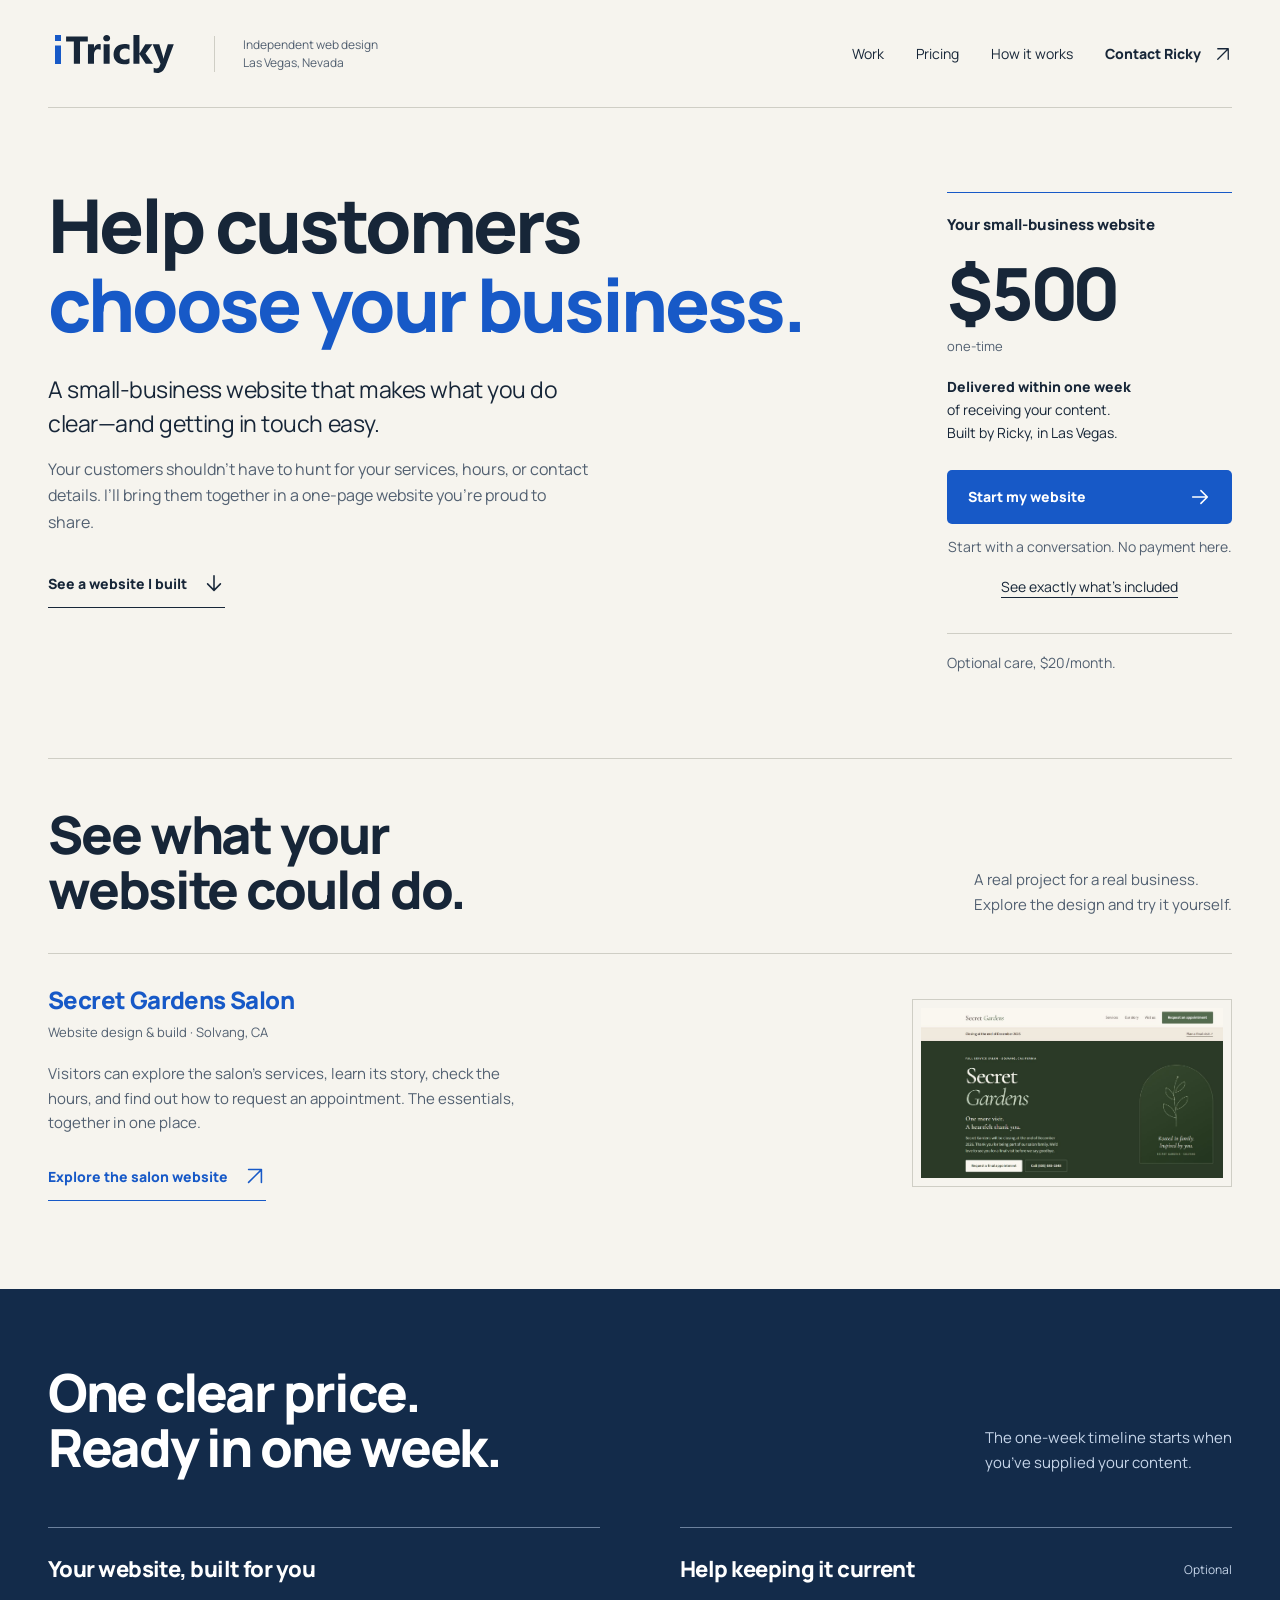
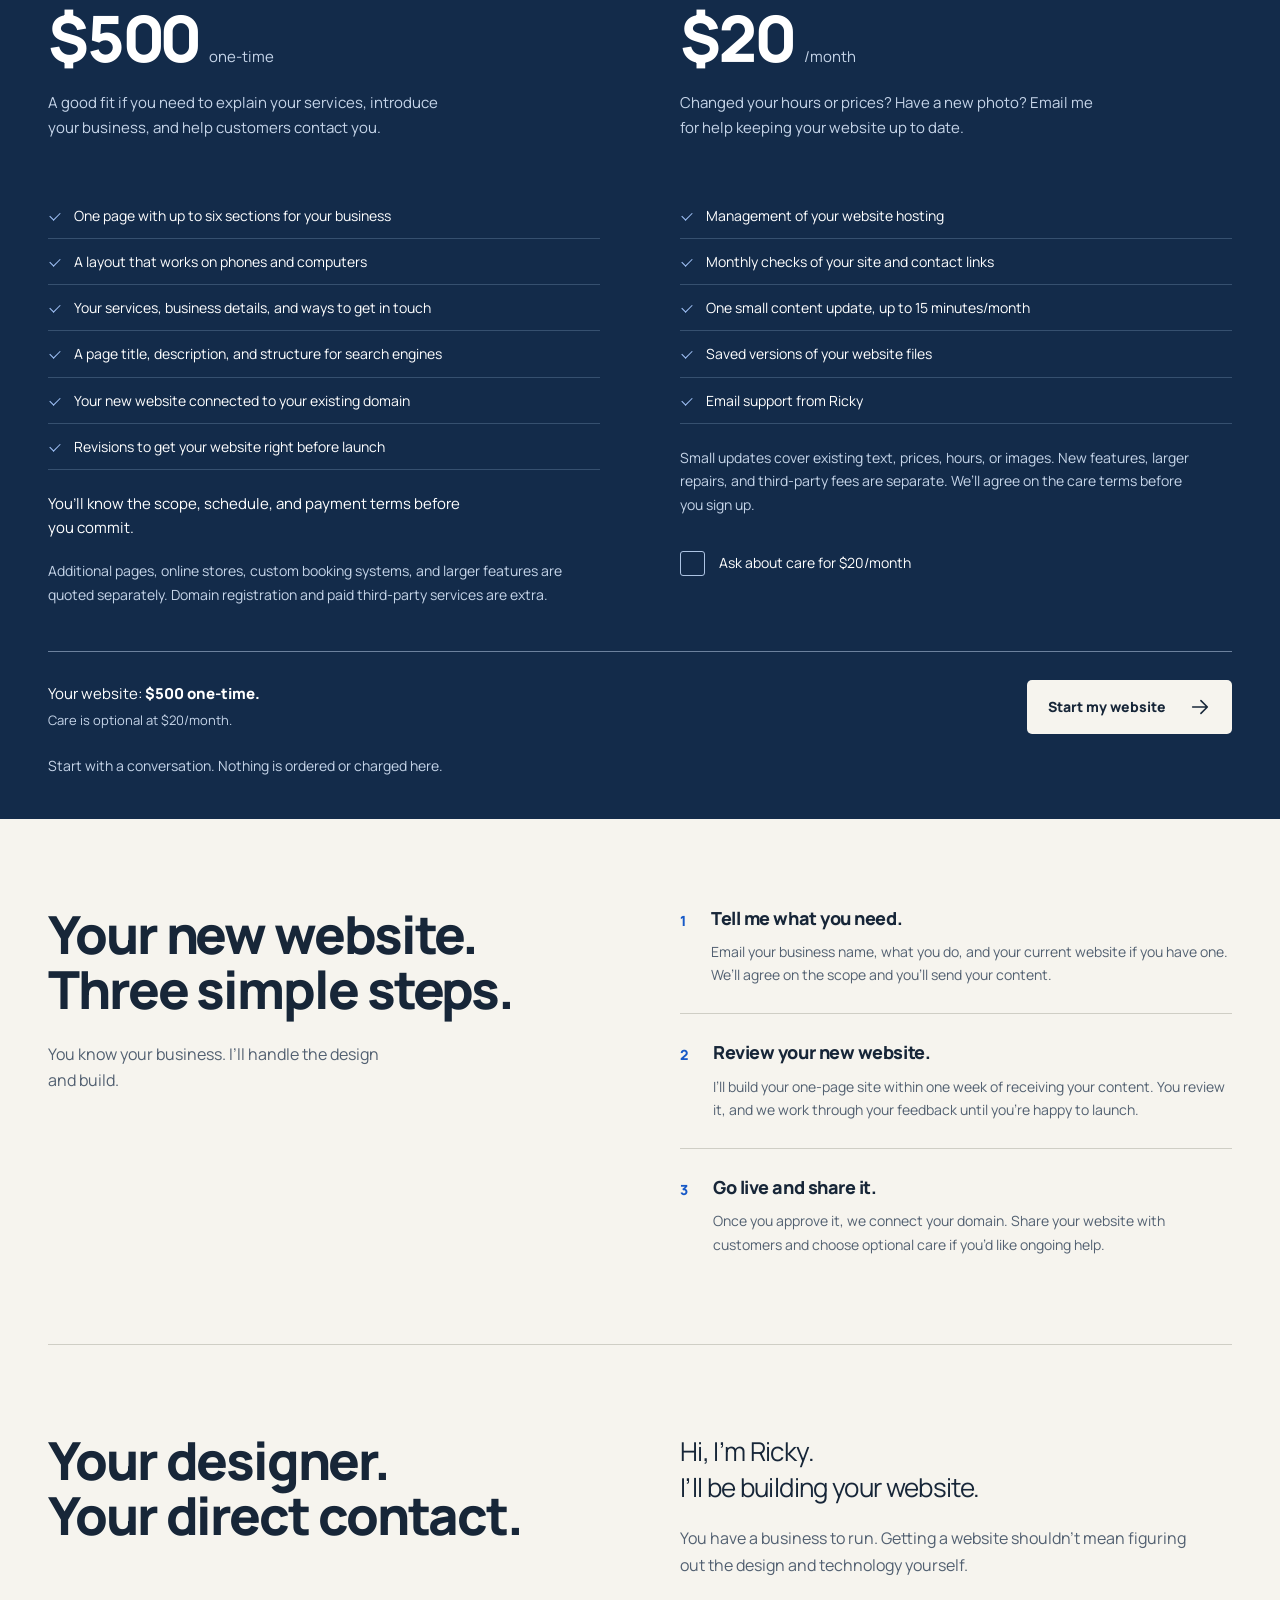
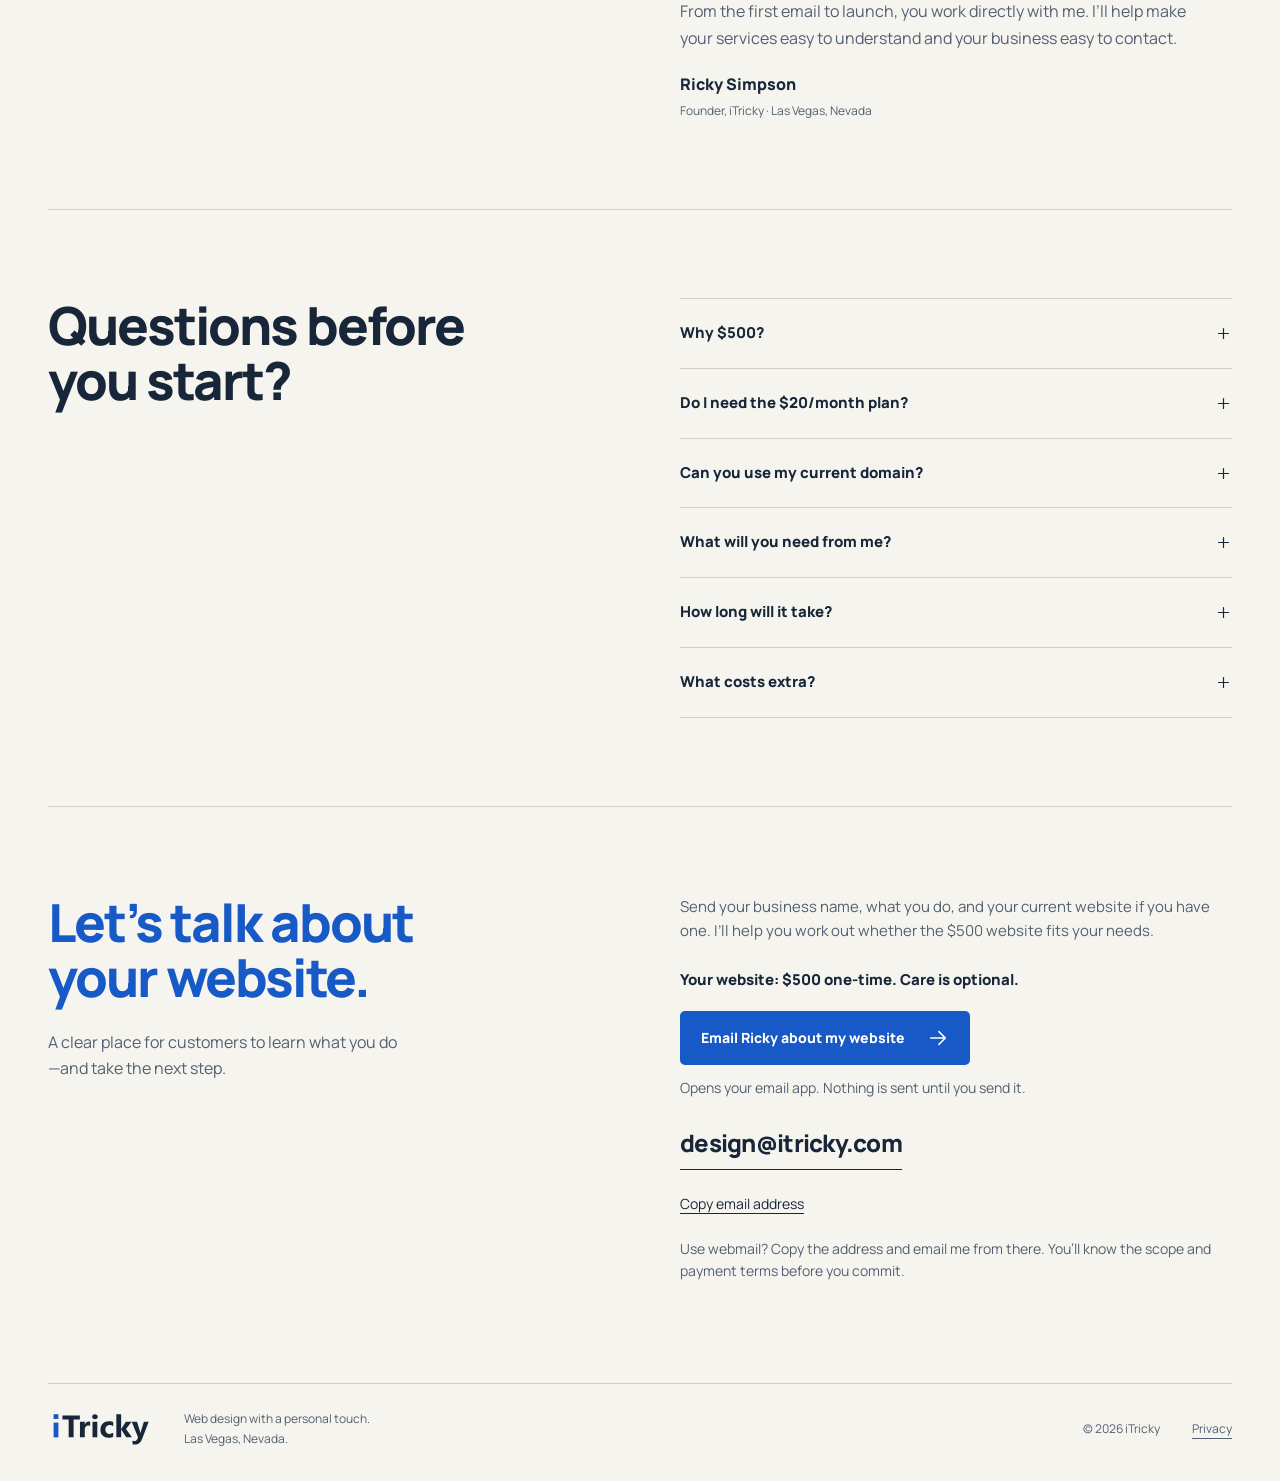
==== index.html @ b45ccc2a "Updated offer" ====
<!doctype html>
<html lang="en">
<head>
  <meta charset="utf-8">
  <meta name="viewport" content="width=device-width, initial-scale=1">
  <meta name="theme-color" content="#f6f4ee">
  <title>iTricky — $500 Websites for Small Businesses | Las Vegas</title>
  <meta name="description" content="Help customers understand your business and get in touch. A one-page website for $500, delivered within one week of receiving your content. Built by Ricky Simpson in Las Vegas.">
  <meta property="og:title" content="Help customers choose your business. — iTricky">
  <meta property="og:description" content="Your small-business website for $500, delivered within one week of receiving your content. Work directly with Ricky. Optional care for $20/month.">
  <meta property="og:type" content="website">
  <meta property="og:url" content="https://www.itricky.com/">
  <link rel="canonical" href="https://www.itricky.com/">
  <link rel="icon" type="image/svg+xml" href="assets/favicon.svg">
  <link rel="preload" href="assets/manrope-extrabold.ttf" as="font" type="font/ttf" crossorigin>
  <link rel="stylesheet" href="styles.css">
  <script src="script.js" defer></script>
</head>
<body>
  <a class="skip-link" href="#main">Skip to content</a>
  <header class="masthead wrap">
    <a class="brand" href="#" aria-label="iTricky home"><img src="assets/itricky-wordmark.svg" width="130" height="55" alt="iTricky"></a>
    <p class="location">Independent web design<br>Las Vegas, Nevada</p>
    <nav aria-label="Main navigation"><a href="#work">Work</a><a href="#pricing">Pricing</a><a href="#process">How it works</a><a class="nav-contact" href="#contact">Contact Ricky <svg aria-hidden="true" viewBox="0 0 24 24"><path d="M5 19 19 5M5 5h14v14"/></svg></a></nav>
  </header>
  <main id="main" tabindex="-1">
    <section class="hero wrap" aria-labelledby="hero-title">
      <div class="hero-story">
        <h1 id="hero-title">Help customers<br><span>choose your business.</span></h1>
        <p class="intro">A small-business website that makes what you do clear—and getting in touch easy.</p>
        <p class="hero-copy">Your customers shouldn’t have to hunt for your services, hours, or contact details. I’ll bring them together in a one-page website you’re proud to share.</p>
        <a class="text-link" href="#work">See a website I built <svg aria-hidden="true" viewBox="0 0 24 24"><path d="M12 4v16M5 13l7 7 7-7"/></svg></a>
      </div>
      <aside class="hero-offer" aria-label="Website offer">
        <p class="offer-title">Your small-business website</p>
        <p class="hero-price">$500<span>one-time</span></p>
        <p class="delivery-promise"><strong>Delivered within one week</strong><br>of receiving your content.<br>Built by Ricky, in Las Vegas.</p>
        <a class="button primary" href="#contact">Start my website <svg aria-hidden="true" viewBox="0 0 24 24"><path d="M4 12h16m-7-7 7 7-7 7"/></svg></a>
        <p class="action-note">Start with a conversation. No payment here.</p>
        <a class="offer-details" href="#pricing">See exactly what’s included</a>
        <p class="optional-note">Optional care, $20/month.</p>
      </aside>
    </section>

    <section class="work wrap section" id="work" aria-labelledby="work-title">
      <div class="section-heading"><h2 id="work-title">See what your<br>website could do.</h2><p>A real project for a real business.<br class="desktop-break"> Explore the design and try it yourself.</p></div>
      <article class="project">
        <div class="project-details">
          <h3>Secret Gardens Salon</h3>
          <p class="project-meta">Website design &amp; build · Solvang, CA</p>
          <p class="project-description">Visitors can explore the salon’s services, learn its story, check the hours, and find out how to request an appointment. The essentials, together in one place.</p>
          <a class="text-link" href="https://secretgardenssalon.com/" target="_blank" rel="noopener noreferrer">Explore the salon website <svg aria-hidden="true" viewBox="0 0 24 24"><path d="M5 19 19 5M5 5h14v14"/></svg><span class="sr-only"> (opens in a new tab)</span></a>
        </div>
        <a class="project-art project-screenshot" href="https://secretgardenssalon.com/" target="_blank" rel="noopener noreferrer" aria-label="Visit Secret Gardens Salon website (opens in a new tab)">
          <img src="assets/salon-website.jpg" alt="Secret Gardens Salon website, with an olive-green homepage, elegant typography, services navigation, and appointment links" width="1425" height="802" loading="lazy">
        </a>
      </article>
    </section>

    <section class="pricing" id="pricing" aria-labelledby="pricing-title">
      <div class="wrap pricing-inner">
        <div class="section-heading"><h2 id="pricing-title">One clear price.<br>Ready in one week.</h2><p>The one-week timeline starts when<br class="desktop-break"> you’ve supplied your content.</p></div>
        <div class="price-layout">
          <div class="website-plan">
            <h3>Your website, built for you</h3><p class="price">$500 <span>one-time</span></p>
            <p class="plan-description">A good fit if you need to explain your services, introduce your business, and help customers contact you.</p>
            <ul class="included"><li>One page with up to six sections for your business</li><li>A layout that works on phones and computers</li><li>Your services, business details, and ways to get in touch</li><li>A page title, description, and structure for search engines</li><li>Your new website connected to your existing domain</li><li>Revisions to get your website right before launch</li></ul>
            <p class="plan-reassurance">You’ll know the scope, schedule, and payment terms before you commit.</p>
            <p class="fineprint">Additional pages, online stores, custom booking systems, and larger features are quoted separately. Domain registration and paid third-party services are extra.</p>
          </div>
          <div class="care-plan">
            <div class="plan-label"><h3>Help keeping it current</h3><span>Optional</span></div>
            <p class="price">$20 <span>/month</span></p>
            <p class="plan-description">Changed your hours or prices? Have a new photo? Email me for help keeping your website up to date.</p>
            <ul class="included"><li>Management of your website hosting</li><li>Monthly checks of your site and contact links</li><li>One small content update, up to 15 minutes/month</li><li>Saved versions of your website files</li><li>Email support from Ricky</li></ul>
            <p class="fineprint">Small updates cover existing text, prices, hours, or images. New features, larger repairs, and third-party fees are separate. We’ll agree on the care terms before you sign up.</p>
            <label class="care-choice" for="care" hidden><input type="checkbox" id="care"><span>Ask about care for $20/month</span><span class="check-visual" aria-hidden="true"><svg viewBox="0 0 24 24"><path d="m5 12 4 4 10-10"/></svg></span></label>
            <noscript><p class="fineprint">Interested in care? Mention the $20/month plan in your email.</p></noscript>
          </div>
        </div>
        <div class="price-summary"><p id="price-summary" aria-live="polite" aria-atomic="true">Your website: <strong>$500 one-time.</strong><span>Care is optional at $20/month.</span></p><a class="button light" href="#contact">Start my website <svg aria-hidden="true" viewBox="0 0 24 24"><path d="M4 12h16m-7-7 7 7-7 7"/></svg></a></div>
        <p class="inquiry-note">Start with a conversation. Nothing is ordered or charged here.</p>
      </div>
    </section>

    <section class="process wrap section" id="process" aria-labelledby="process-title">
      <div><h2 id="process-title">Your new website.<br>Three simple steps.</h2><p class="section-intro">You know your business. I’ll handle the design and build.</p></div>
      <ol class="steps"><li><span class="step-number" aria-hidden="true">1</span><div><h3>Tell me what you need.</h3><p>Email your business name, what you do, and your current website if you have one. We’ll agree on the scope and you’ll send your content.</p></div></li><li><span class="step-number" aria-hidden="true">2</span><div><h3>Review your new website.</h3><p>I’ll build your one-page site within one week of receiving your content. You review it, and we work through your feedback until you’re happy to launch.</p></div></li><li><span class="step-number" aria-hidden="true">3</span><div><h3>Go live and share it.</h3><p>Once you approve it, we connect your domain. Share your website with customers and choose optional care if you’d like ongoing help.</p></div></li></ol>
    </section>

    <section class="about wrap section" aria-labelledby="about-title">
      <h2 id="about-title">Your designer.<br>Your direct contact.</h2>
      <div class="about-copy"><p class="lead">Hi, I’m Ricky.<br>I’ll be building your website.</p><p>You have a business to run. Getting a website shouldn’t mean figuring out the design and technology yourself.</p><p>From the first email to launch, you work directly with me. I’ll help make your services easy to understand and your business easy to contact.</p><p class="signature">Ricky Simpson <span>Founder, iTricky · Las Vegas, Nevada</span></p></div>
    </section>

    <section class="faq wrap section" id="questions" aria-labelledby="faq-title">
      <h2 id="faq-title">Questions before<br>you start?</h2>
      <div class="questions">
        <details><summary>Why $500?<svg aria-hidden="true" viewBox="0 0 24 24"><path d="M5 12h14M12 5v14"/></svg></summary><div><p>The offer has a clear, focused scope: one page with up to six sections, built around your business. I use modern tools and work directly with you to keep the process efficient.</p></div></details>
        <details><summary>Do I need the $20/month plan?<svg aria-hidden="true" viewBox="0 0 24 24"><path d="M5 12h14M12 5v14"/></svg></summary><div><p>No. Care is optional. If you prefer to manage the site yourself, we’ll agree on the hosting setup and handoff before work begins. You can discuss care with me later, too.</p></div></details>
        <details><summary>Can you use my current domain?<svg aria-hidden="true" viewBox="0 0 24 24"><path d="M5 12h14M12 5v14"/></svg></summary><div><p>Yes. You keep ownership of your domain. We’ll arrange the access needed to connect the new site and preserve your existing email settings.</p></div></details>
        <details><summary>What will you need from me?<svg aria-hidden="true" viewBox="0 0 24 24"><path d="M5 12h14M12 5v14"/></svg></summary><div><p>Your business details, services, contact information, and any logo or photos you want to use. If something is missing, tell me—we’ll work out what’s needed before starting.</p></div></details>
        <details><summary>How long will it take?<svg aria-hidden="true" viewBox="0 0 24 24"><path d="M5 12h14M12 5v14"/></svg></summary><div><p>I’ll deliver your one-page website within one week of receiving your content. We’ll confirm what you need to send before starting. The site goes live after your review and approval.</p></div></details>
        <details><summary>What costs extra?<svg aria-hidden="true" viewBox="0 0 24 24"><path d="M5 12h14M12 5v14"/></svg></summary><div><p>Domain registration and paid third-party services are separate. Additional pages, online stores, custom booking systems, and larger features need a separate quote. We’ll agree on what your project needs before work begins.</p></div></details>
      </div>
    </section>

    <section class="contact wrap section" id="contact" aria-labelledby="contact-title">
      <div><h2 id="contact-title">Let’s talk about<br>your website.</h2><p class="section-intro">A clear place for customers to learn what you do—and take the next step.</p></div>
      <div class="contact-details">
        <p>Send your business name, what you do, and your current website if you have one. I’ll help you work out whether the $500 website fits your needs.</p>
        <p class="contact-plan" id="contact-plan">Your website: $500 one-time. Care is optional.</p>
        <a class="button primary inquiry" href="mailto:design@itricky.com?subject=My%20%24500%20website%20inquiry">Email Ricky about my website <svg aria-hidden="true" viewBox="0 0 24 24"><path d="M4 12h16m-7-7 7 7-7 7"/></svg></a>
        <p class="contact-note">Opens your email app. Nothing is sent until you send it.</p>
        <a class="contact-email inquiry" href="mailto:design@itricky.com?subject=My%20%24500%20website%20inquiry">design@itricky.com</a>
        <div class="email-help"><button type="button" id="copy-email" hidden>Copy email address</button><span id="copy-status" role="status"></span></div>
        <p class="contact-note">Use webmail? Copy the address and email me from there. You’ll know the scope and payment terms before you commit.</p>
      </div>
    </section>
  </main>
  <footer class="wrap footer"><a class="brand" href="#" aria-label="iTricky home"><img src="assets/itricky-wordmark.svg" width="104" height="44" alt="iTricky"></a><p>Web design with a personal touch.<br>Las Vegas, Nevada.</p><p class="copyright">© <span id="year">2026</span> iTricky</p><a href="privacy.html">Privacy</a></footer>
</body>
</html>
---- styles.css ----
@font-face{font-family:Manrope;src:url('assets/manrope-regular.ttf') format('truetype');font-weight:400;font-style:normal;font-display:swap}
@font-face{font-family:Manrope;src:url('assets/manrope-extrabold.ttf') format('truetype');font-weight:800;font-style:normal;font-display:swap}
:root{--paper:#f6f4ee;--ink:#172638;--muted:#526071;--blue:#1759c7;--line:#cfcec5;--dark:#132b4a;--light-ink:#c6d5e9;--max:1240px;--ease:cubic-bezier(.16,1,.3,1)}
*{box-sizing:border-box}html{scroll-behavior:smooth;scroll-padding-top:28px;scrollbar-color:var(--blue) var(--paper)}body{margin:0;background:var(--paper);color:var(--ink);font-family:Manrope,Arial,sans-serif;font-size:16px;line-height:1.65;-webkit-font-smoothing:antialiased}::selection{background:var(--blue);color:white}a{color:inherit;text-underline-offset:5px}button,input{font:inherit}button,a,input,summary{-webkit-tap-highlight-color:transparent}a:focus-visible,button:focus-visible,summary:focus-visible,input:focus-visible{outline:3px solid var(--blue);outline-offset:6px}svg{width:22px;height:22px;fill:none;stroke:currentColor;stroke-width:1.7;stroke-linecap:round;stroke-linejoin:round;flex-shrink:0}img{display:block;max-width:100%}h1,h2,h3,p{margin:0}h1,h2,h3{font-weight:800}h1,h2{letter-spacing:-.04em;line-height:1.05;text-wrap:balance}h2{font-size:clamp(32px,4.1vw,54px)}h3{font-size:22px;letter-spacing:-.025em;line-height:1.3}.wrap{width:min(var(--max),calc(100% - 96px));margin-inline:auto}.section{padding-block:88px}.skip-link{position:absolute;top:8px;left:8px;transform:translateY(-160%);padding:10px 20px;background:var(--ink);color:#fff;z-index:10}.skip-link:focus{transform:none}.sr-only{position:absolute;width:1px;height:1px;padding:0;margin:-1px;overflow:hidden;clip:rect(0,0,0,0);white-space:nowrap;border:0}
.masthead{display:flex;align-items:center;gap:36px;border-bottom:1px solid var(--line);min-height:108px}.brand{display:inline-flex;flex-shrink:0}.brand img{object-fit:contain}.location{font-size:12px;line-height:1.5;color:var(--muted);border-left:1px solid var(--line);padding-left:28px}.masthead nav{display:flex;align-items:center;gap:32px;margin-left:auto;font-size:14px}.masthead nav a{text-decoration:none;padding-block:12px}.masthead nav a:hover{color:var(--blue)}.nav-contact{display:flex;align-items:center;gap:13px;font-weight:800}.nav-contact svg{width:18px;height:18px}
.hero{display:grid;grid-template-columns:minmax(0,1fr) 285px;gap:72px;padding-top:78px;padding-bottom:84px}.hero h1{font-size:clamp(48px,6.7vw,88px);line-height:1.06;max-width:900px}.hero h1 span{color:var(--blue)}.intro{font-size:23px;line-height:1.45;margin-top:30px;letter-spacing:-.02em}.hero-copy{color:var(--muted);max-width:48ch;margin-top:16px;font-size:16px}.text-link{display:inline-flex;align-items:center;gap:16px;font-weight:800;text-decoration:none;border-bottom:1px solid currentColor;padding-bottom:5px;line-height:1.5;transition:gap .25s var(--ease)}.text-link:hover{gap:23px;color:var(--blue)}.hero-story>.text-link{margin-top:29px;font-size:14px}.hero-offer{align-self:start;border-top:1px solid var(--blue);padding-top:20px;margin-top:6px}.offer-title{font-size:15px;font-weight:800}.hero-price{font-size:72px;font-weight:800;letter-spacing:-.04em;line-height:1.2;margin:12px 0 20px;font-variant-numeric:tabular-nums}.hero-price span{display:block;font-size:13px;font-weight:400;letter-spacing:0;color:var(--muted);margin-top:3px}.hero-offer>p:not(.hero-price):not(.offer-title){font-size:14px}.hero-offer .button{margin-top:26px;width:100%}.button{display:inline-flex;align-items:center;justify-content:space-between;gap:22px;min-height:54px;padding:14px 21px;text-decoration:none;font-size:14px;font-weight:800;border-radius:5px;transition:background .2s var(--ease),color .2s var(--ease)}.primary{background:var(--blue);color:#fff}.primary:hover{background:var(--ink)}.offer-details{display:block;font-size:12px;margin-top:15px;text-align:center}.hero-offer .optional-note{border-top:1px solid var(--line);padding-top:17px;margin-top:24px;color:var(--muted);font-size:12px!important}
.work{border-top:1px solid var(--line);padding-top:48px}.section-heading{display:flex;align-items:end;justify-content:space-between;gap:32px;margin-bottom:36px}.section-heading>p{color:var(--muted);font-size:15px;max-width:34ch}.about{display:grid;grid-template-columns:1fr 1fr;gap:80px;border-top:1px solid var(--line)}.about-copy{max-width:51ch}.lead{font-size:26px;line-height:1.4;letter-spacing:-.025em}.about-copy>p+p{margin-top:20px}.about-copy>p:not(.lead):not(.signature){color:var(--muted)}.signature{font-weight:800}.signature span{display:block;font-size:12px;font-weight:400;color:var(--muted);margin-top:4px}
.pricing{background:var(--dark);color:#fff}.pricing-inner{padding-block:76px 42px}.pricing .section-heading{margin-bottom:52px}.pricing .section-heading>p{color:var(--light-ink)}.price-layout{display:grid;grid-template-columns:1fr 1fr;gap:80px}.website-plan{border-top:1px solid #6c819d;padding-top:27px}.care-plan{border-top:1px solid #6c819d;padding-top:27px}.plan-label{display:flex;align-items:center;justify-content:space-between;gap:15px}.plan-label>span{color:var(--light-ink);font-size:12px}.price{font-size:64px;letter-spacing:-.04em;line-height:1.3;font-weight:800;margin-top:12px;font-variant-numeric:tabular-nums}.price>span{font-size:15px;font-weight:400;letter-spacing:0;color:var(--light-ink)}.plan-description{font-size:15px;color:var(--light-ink);margin-top:12px;max-width:46ch;min-height:76px}.included{list-style:none;margin:26px 0 22px;padding:0}.included li{padding:11px 0 11px 26px;position:relative;border-bottom:1px solid #36506f;font-size:14px}.included li:before{content:"";position:absolute;left:2px;top:19px;width:9px;height:5px;border-left:1.5px solid #a2c4fa;border-bottom:1.5px solid #a2c4fa;transform:rotate(-45deg)}.fineprint{font-size:12px;color:var(--light-ink);max-width:58ch;line-height:1.8}.care-choice{display:flex;align-items:center;gap:14px;margin-top:24px;position:relative;width:fit-content;cursor:pointer;font-size:14px;min-height:44px;padding:6px 0}.care-choice input{position:absolute;left:0;top:10px;width:24px;height:24px;opacity:0}.check-visual{order:-1;width:25px;height:25px;border:1px solid #adc4e3;border-radius:3px;display:grid;place-items:center;transition:background .2s var(--ease)}.check-visual svg{opacity:0;width:20px;height:20px}.care-choice input:checked~.check-visual{background:#fff;color:var(--blue);border-color:white}.care-choice input:checked~.check-visual svg{opacity:1}.care-choice input:focus-visible~.check-visual{outline:3px solid #a2c4fa;outline-offset:5px}.price-summary{display:flex;align-items:center;justify-content:space-between;gap:30px;margin-top:44px;padding-top:28px;border-top:1px solid #6c819d}.price-summary p{font-size:15px}.price-summary p>span{display:block;font-size:13px;color:var(--light-ink);margin-top:4px}.light{background:var(--paper);color:var(--ink);min-width:205px}.light:hover{background:#dceaff}.pricing :focus-visible{outline-color:#a2c4fa}.inquiry-note{font-size:12px;color:var(--light-ink);margin-top:20px}.summary-change{animation:summary-pulse .5s var(--ease)}@keyframes summary-pulse{from{color:#a2c4fa;filter:blur(.3px)}to{color:#fff;filter:blur(0)}}
.process{display:grid;grid-template-columns:1fr 1fr;gap:80px}.steps{padding:0;list-style:none;margin:0}.steps li{display:flex;gap:25px;padding-block:27px;border-bottom:1px solid var(--line)}.steps li:first-child{padding-top:0}.steps li:last-child{border:0;padding-bottom:0}.step-number{font-size:14px;color:var(--blue);font-weight:800;padding-top:2px}.steps h3{font-size:18px}.steps p{font-size:14px;color:var(--muted);margin-top:10px}.faq{border-top:1px solid var(--line);display:grid;grid-template-columns:1fr 1fr;gap:80px}.faq h2{max-width:10ch}.questions details{border-bottom:1px solid var(--line)}.questions details:first-child{border-top:1px solid var(--line)}summary{display:flex;align-items:center;justify-content:space-between;gap:25px;cursor:pointer;list-style:none;padding:22px 0;font-size:15px;font-weight:800}summary::-webkit-details-marker{display:none}summary svg{width:17px;height:17px;transition:transform .25s var(--ease)}details[open] summary svg{transform:rotate(45deg)}details>div{padding:0 24px 22px 0;font-size:14px;color:var(--muted)}.contact{border-top:1px solid var(--line);display:grid;grid-template-columns:1fr 1fr;gap:80px;padding-bottom:100px}.contact h2{color:var(--blue)}.contact-details>p{font-size:15px;color:var(--muted)}.contact-email{display:flex;align-items:center;gap:15px;width:fit-content;font-size:clamp(22px,2.6vw,33px);font-weight:800;letter-spacing:-.03em;text-decoration:none;border-bottom:1px solid currentColor;margin-top:25px;padding-bottom:6px;overflow-wrap:anywhere}.contact-email:hover{color:var(--blue)}.email-help{display:flex;align-items:center;gap:14px;flex-wrap:wrap;margin-top:12px;font-size:12px;min-height:44px}.email-help button{border:0;background:none;color:var(--ink);padding:10px 0;text-decoration:underline;text-underline-offset:4px;cursor:pointer;font-size:12px}.email-help button:hover{color:var(--blue)}#copy-status{color:var(--blue)}.contact-details .contact-note{font-size:12px;margin-top:19px}.footer{border-top:1px solid var(--line);padding-block:23px 30px;display:flex;align-items:center;gap:32px;font-size:12px;color:var(--muted)}.copyright{margin-left:auto}.footer>a:last-child{padding-block:10px}
.legal{max-width:760px;padding-block:65px 100px}.legal h1{font-size:48px;margin-bottom:24px}.legal h2{font-size:25px;margin:38px 0 16px}.legal p{margin-top:16px;color:var(--muted)}
@media(min-width:1500px){.hero{padding-block:92px 100px}.hero h1{font-size:92px}}
@media(max-width:1100px){.wrap{width:calc(100% - 64px)}.hero{gap:40px;grid-template-columns:minmax(0,1fr) 255px}.hero h1{font-size:64px}.location{display:none}.about,.process,.faq,.contact,.price-layout{gap:44px}}
@media(max-width:760px){.wrap{width:calc(100% - 40px)}.masthead{min-height:84px;gap:16px}.masthead .brand img{width:106px;height:45px}.masthead nav{gap:17px;font-size:12px}.masthead .nav-contact{gap:6px}.nav-contact svg{width:15px;height:15px}.hero{grid-template-columns:1fr;gap:36px;padding-block:48px 50px}.hero h1{font-size:clamp(43px,8.8vw,65px)}.intro{font-size:21px;margin-top:24px}.hero-copy{font-size:15px;max-width:48ch}.hero-offer{display:grid;grid-template-columns:1fr 1fr;column-gap:24px;padding-top:20px;margin:0}.offer-title{grid-column:1}.hero-price{font-size:54px;grid-column:1;margin:8px 0 16px}.hero-offer>p:nth-of-type(3){grid-column:2;grid-row:1 / 3;align-self:center;font-size:12px!important}.hero-offer .button{grid-column:1 / -1;margin-top:8px}.offer-details{grid-column:1 / -1}.hero-offer .optional-note{grid-column:1 / -1;text-align:center;margin-top:17px;padding-top:13px}.section{padding-block:52px}.section-heading{display:block;margin-bottom:26px}.section-heading>p{margin-top:20px}.desktop-break{display:none}.about,.process,.faq,.contact{grid-template-columns:1fr;gap:30px}.about-copy{max-width:none}.lead{font-size:23px}.pricing-inner{padding-block:52px 30px}.pricing .section-heading{margin-bottom:32px}.price-layout{grid-template-columns:1fr;gap:36px}.price{font-size:58px}.plan-description{min-height:0;max-width:none}.price-summary{display:block;margin-top:32px}.price-summary .button{width:100%;margin-top:23px}.inquiry-note{line-height:1.7}.faq h2{max-width:none}.contact{padding-bottom:62px}.contact-email{font-size:27px}.footer{flex-wrap:wrap;gap:18px;justify-content:space-between}.footer>p:nth-child(2){font-size:12px;text-align:right}.copyright{margin-left:0;flex-basis:70%}.footer .brand img{width:94px;height:40px}.legal h1{font-size:38px}}
@media(max-width:370px){.masthead nav{gap:12px}.hero h1{font-size:40px}.hero-offer{column-gap:15px}.hero-offer>p:nth-of-type(3){font-size:12px!important}.contact-email{font-size:24px}}


.project{display:grid;grid-template-columns:minmax(0,1fr) 320px;align-items:center;gap:64px;padding-top:30px;border-top:1px solid var(--line)}
.project-details{max-width:58ch}.project-details h3{color:var(--blue);font-size:24px}.project-meta{font-size:13px;color:var(--muted);margin-top:7px}.project-description{font-size:15px;color:var(--muted);margin-top:18px;max-width:54ch}.project-details .text-link{color:var(--blue);font-size:14px;margin-top:21px}
.project-art{display:block;width:100%;border:1px solid var(--line);padding:8px;text-decoration:none;transition:border-color .2s var(--ease)}.project-art:hover{border-color:var(--blue)}.project-art img{display:block;width:100%;height:auto}
@media(max-width:760px){.project{grid-template-columns:1fr;gap:25px;padding-top:25px}.project-art{max-width:260px}.project-details h3{font-size:22px}}
@media(prefers-reduced-motion:reduce){html{scroll-behavior:auto}*,*:before,*:after{animation:none!important;transition:none!important}}

/* Clearer offer, readable terms, and one consistent inquiry path. */
[hidden]{display:none!important}
.hero h1{font-size:clamp(48px,5.8vw,76px);max-width:16ch}
.intro{max-width:39ch}
.hero-copy{max-width:54ch}
.hero-offer .action-note{font-size:13px;text-align:center;color:var(--muted);margin-top:12px;line-height:1.5}
.hero-offer .optional-note{font-size:14px!important}
.offer-details{font-size:14px;min-height:44px;display:flex;align-items:center;justify-content:center;margin-top:8px}
.delivery-promise strong{font-weight:800}
.fineprint{font-size:14px;line-height:1.7}
.plan-reassurance{font-size:15px;margin-bottom:18px;max-width:48ch}
.section-intro{font-size:16px;color:var(--muted);max-width:35ch;margin-top:24px}
.faq h2{max-width:14ch}
.contact-details .contact-plan{font-weight:800;color:var(--ink);margin-top:24px}
.contact-details>.button{margin-top:18px}
.contact-details .contact-note{font-size:14px;line-height:1.6;margin-top:12px}
.contact-email{font-size:24px;margin-top:24px;max-width:100%}
.email-help,.email-help button{font-size:14px}
.email-help button{min-height:44px}
.inquiry-note{font-size:14px}
.text-link{min-height:44px;align-items:center}
.footer a:last-child{min-height:44px;display:inline-flex;align-items:center}
@media(max-width:900px){
  .hero{grid-template-columns:1fr;gap:32px;padding-block:48px 52px}
  .hero h1{font-size:clamp(42px,7.4vw,64px);max-width:18ch}
  .hero-offer{display:grid;grid-template-columns:1fr 1fr;column-gap:24px;padding-top:20px;margin:0}
  .offer-title{grid-column:1}
  .hero-price{grid-column:1;font-size:54px;margin:8px 0 16px}
  .hero-offer>p.delivery-promise{grid-column:2;grid-row:1 / 3;align-self:center;font-size:14px!important}
  .hero-offer .button{grid-column:1 / -1;margin-top:8px}
  .hero-offer .action-note,.offer-details,.hero-offer .optional-note{grid-column:1 / -1}
  .hero-offer .optional-note{text-align:center;margin-top:16px;padding-top:16px}
}
@media(max-width:600px){
  .masthead{flex-wrap:wrap;gap:4px;padding-block:16px 8px}
  .masthead nav{width:100%;margin-left:0;justify-content:space-between;gap:12px;font-size:12px}
  .masthead nav a{min-height:44px;display:inline-flex;align-items:center}
  .masthead .nav-contact svg{display:none}
  .hero{padding-top:32px}
  .hero h1{font-size:clamp(36px,8.2vw,48px);max-width:17ch}
  .hero-offer{column-gap:16px}
  .hero-offer .offer-title{font-size:14px}
  .hero-offer>p.delivery-promise{font-size:14px!important}
  .contact-details>.button{width:100%;gap:14px}
  .contact-email{font-size:clamp(21px,6vw,24px)}
}
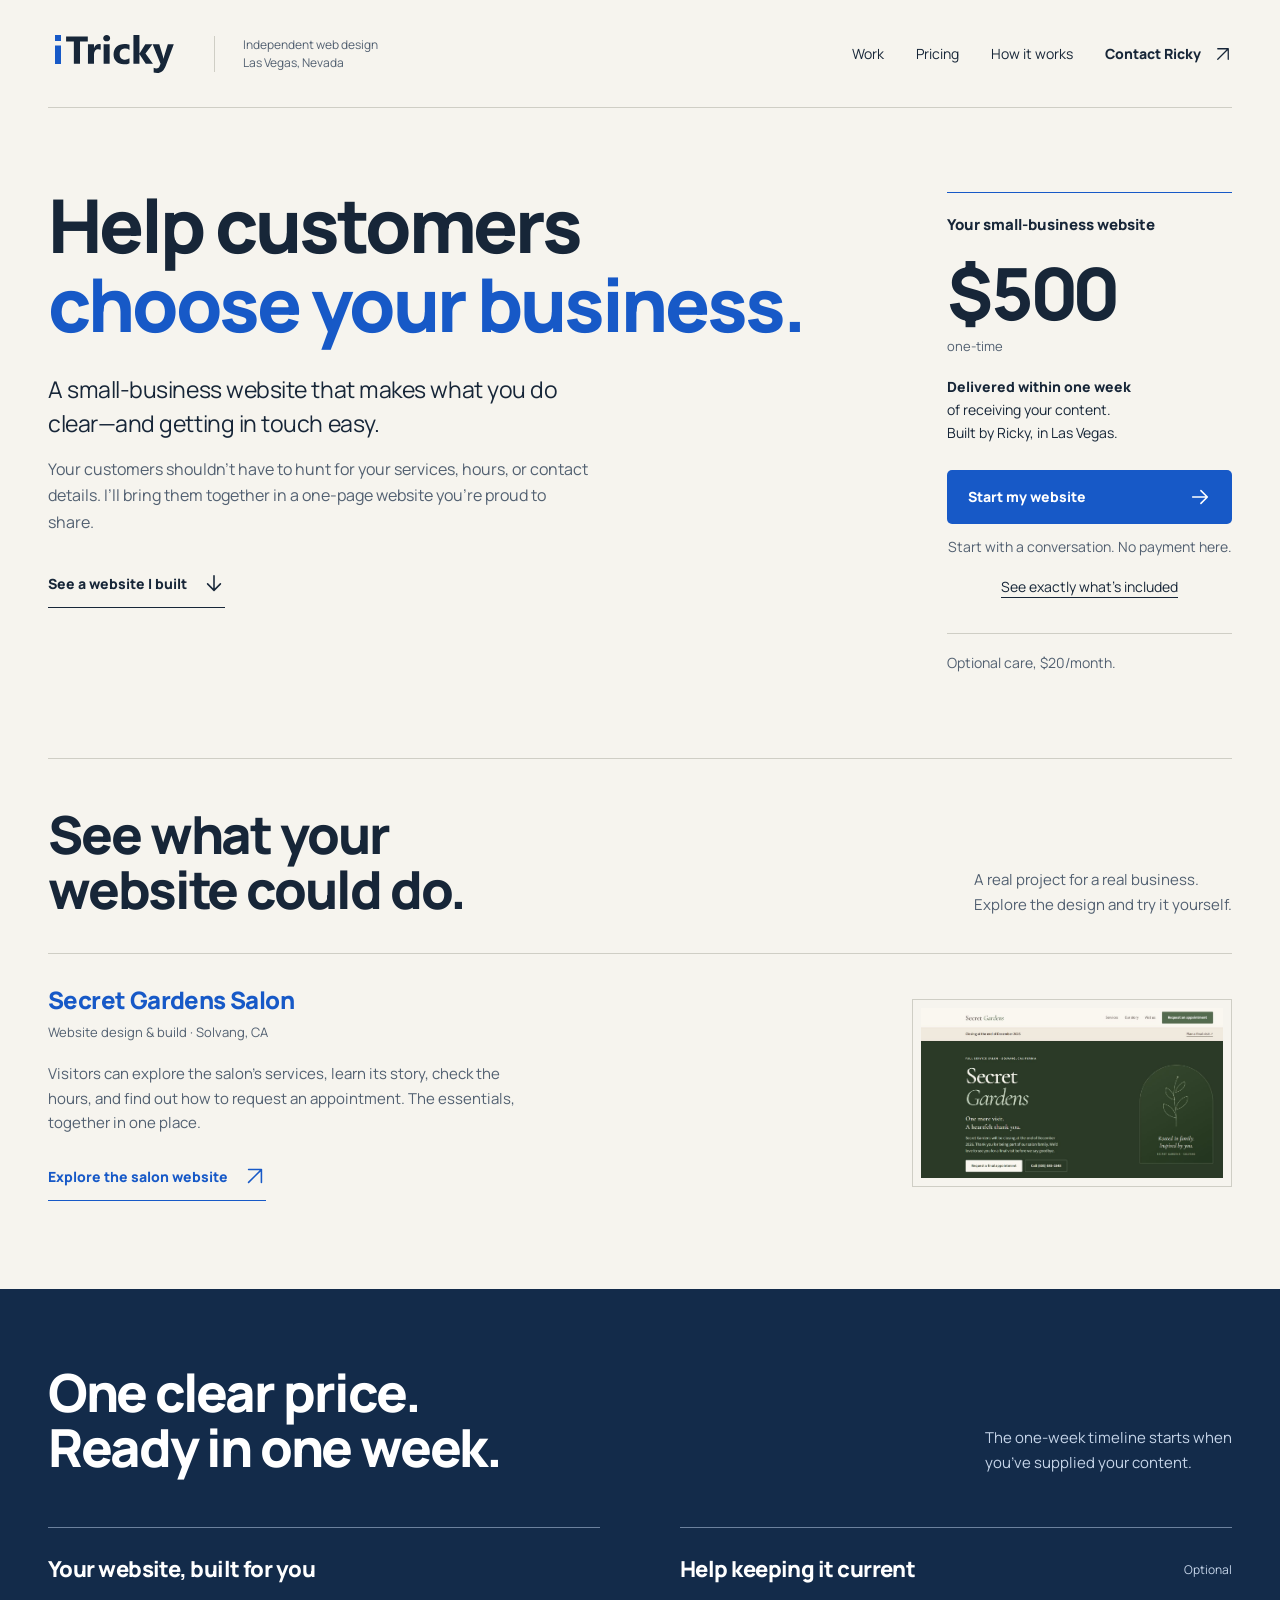
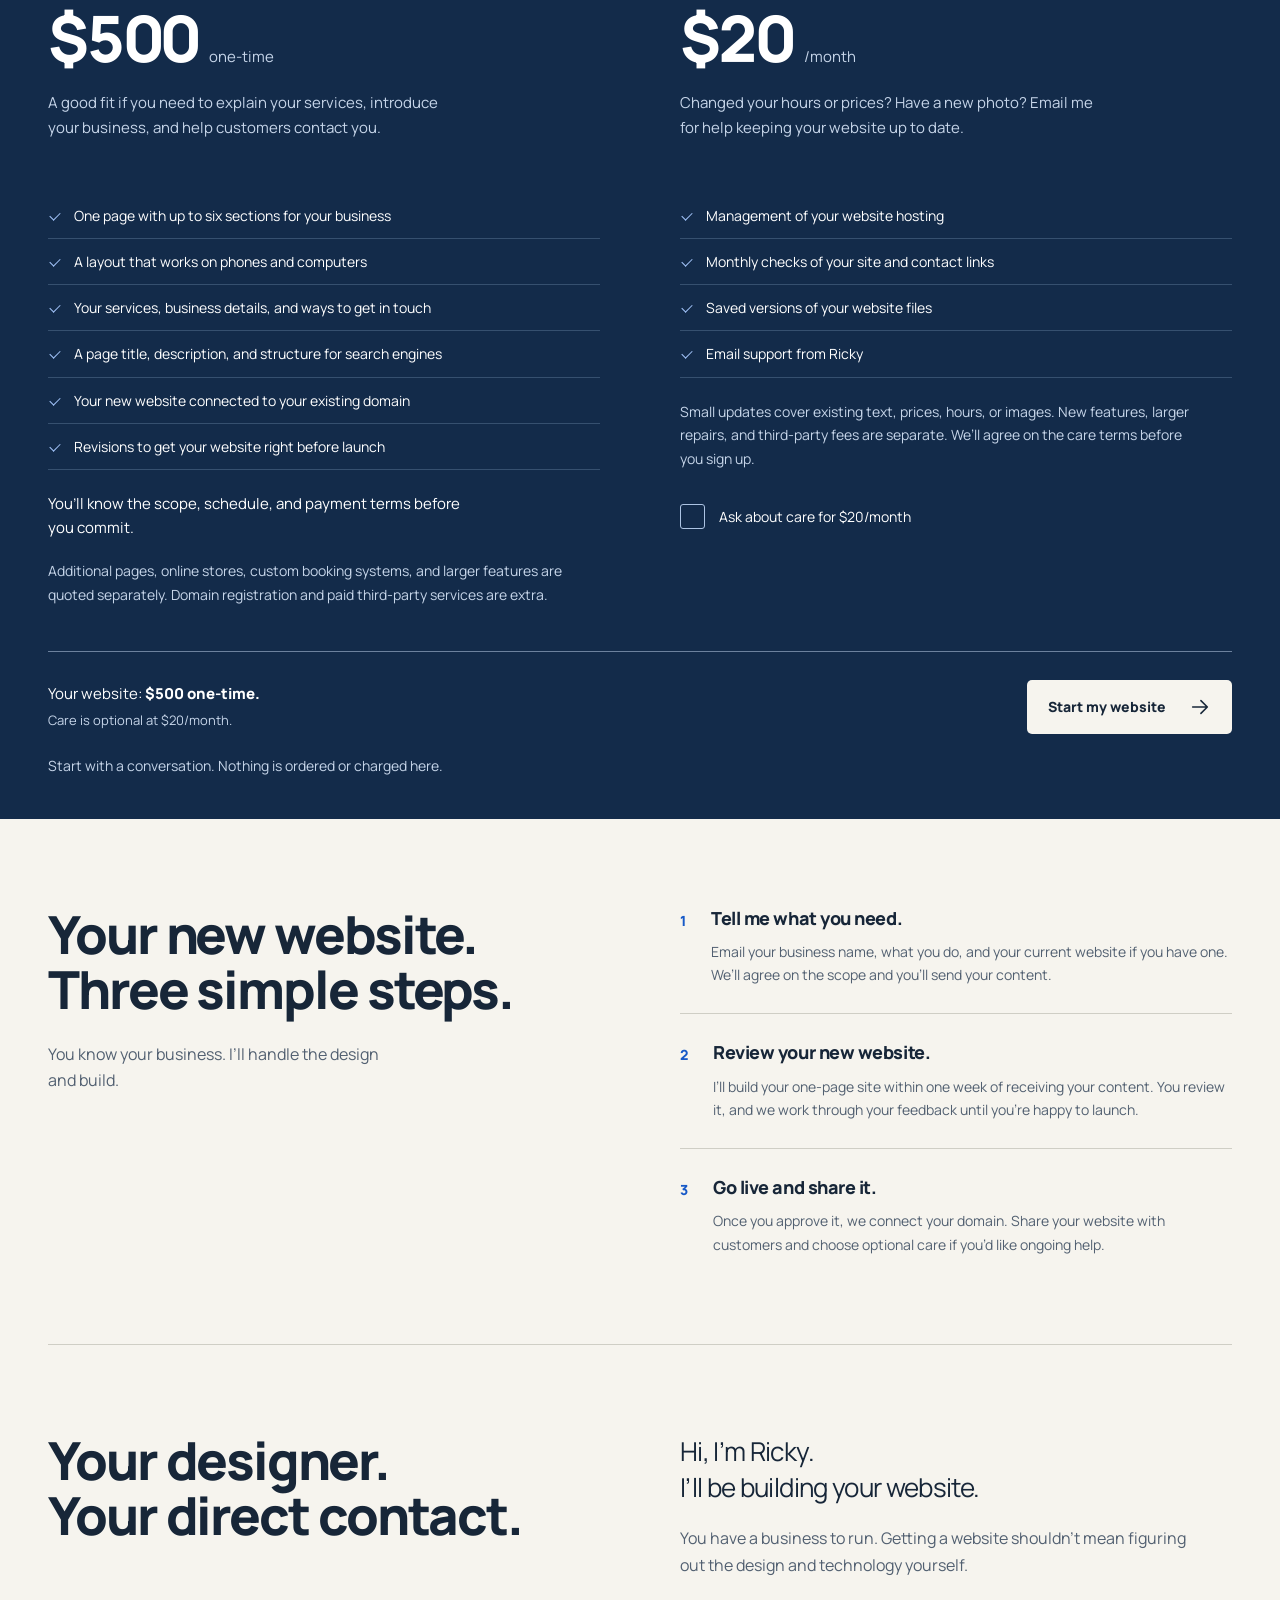
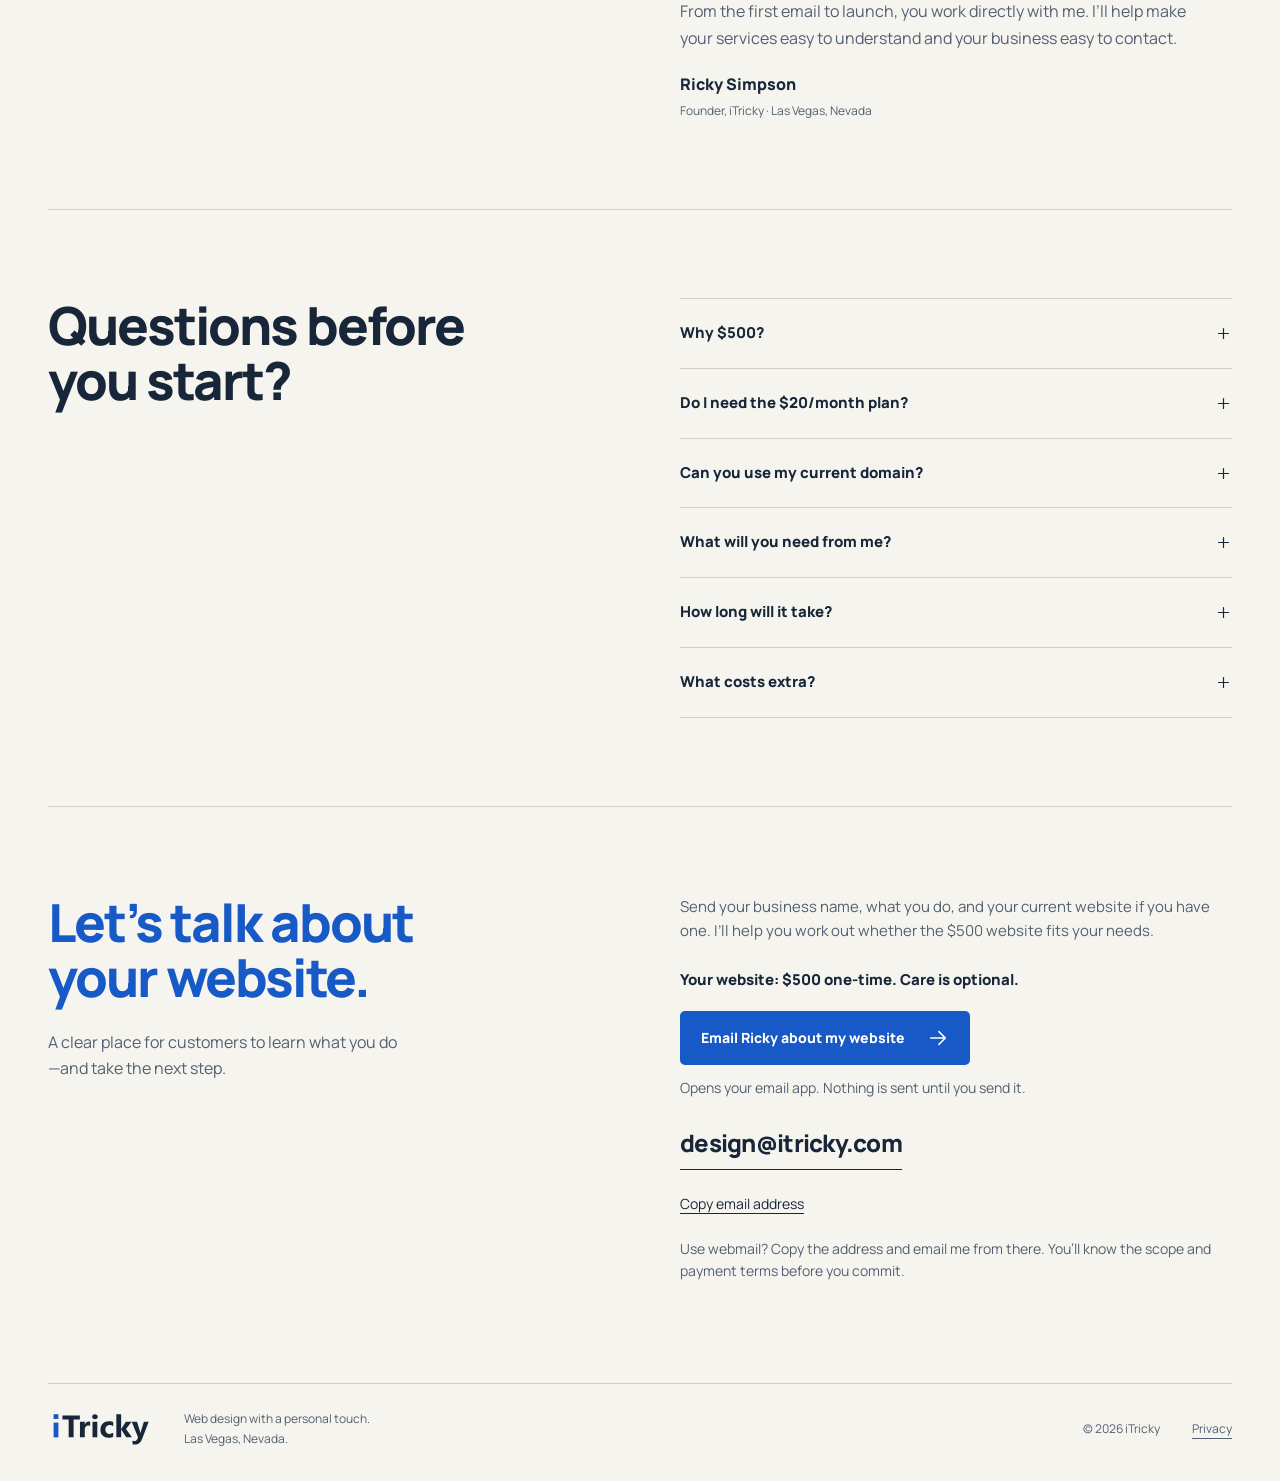
==== commit 927f8aaf: "Removed one line" ====
--- a/index.html
+++ b/index.html
@@ -72,7 +72,7 @@
             <div class="plan-label"><h3>Help keeping it current</h3><span>Optional</span></div>
             <p class="price">$20 <span>/month</span></p>
             <p class="plan-description">Changed your hours or prices? Have a new photo? Email me for help keeping your website up to date.</p>
-            <ul class="included"><li>Management of your website hosting</li><li>Monthly checks of your site and contact links</li><li>One small content update, up to 15 minutes/month</li><li>Saved versions of your website files</li><li>Email support from Ricky</li></ul>
+            <ul class="included"><li>Management of your website hosting</li><li>Monthly checks of your site and contact links</li><li>Saved versions of your website files</li><li>Email support from Ricky</li></ul>
             <p class="fineprint">Small updates cover existing text, prices, hours, or images. New features, larger repairs, and third-party fees are separate. We’ll agree on the care terms before you sign up.</p>
             <label class="care-choice" for="care" hidden><input type="checkbox" id="care"><span>Ask about care for $20/month</span><span class="check-visual" aria-hidden="true"><svg viewBox="0 0 24 24"><path d="m5 12 4 4 10-10"/></svg></span></label>
             <noscript><p class="fineprint">Interested in care? Mention the $20/month plan in your email.</p></noscript>
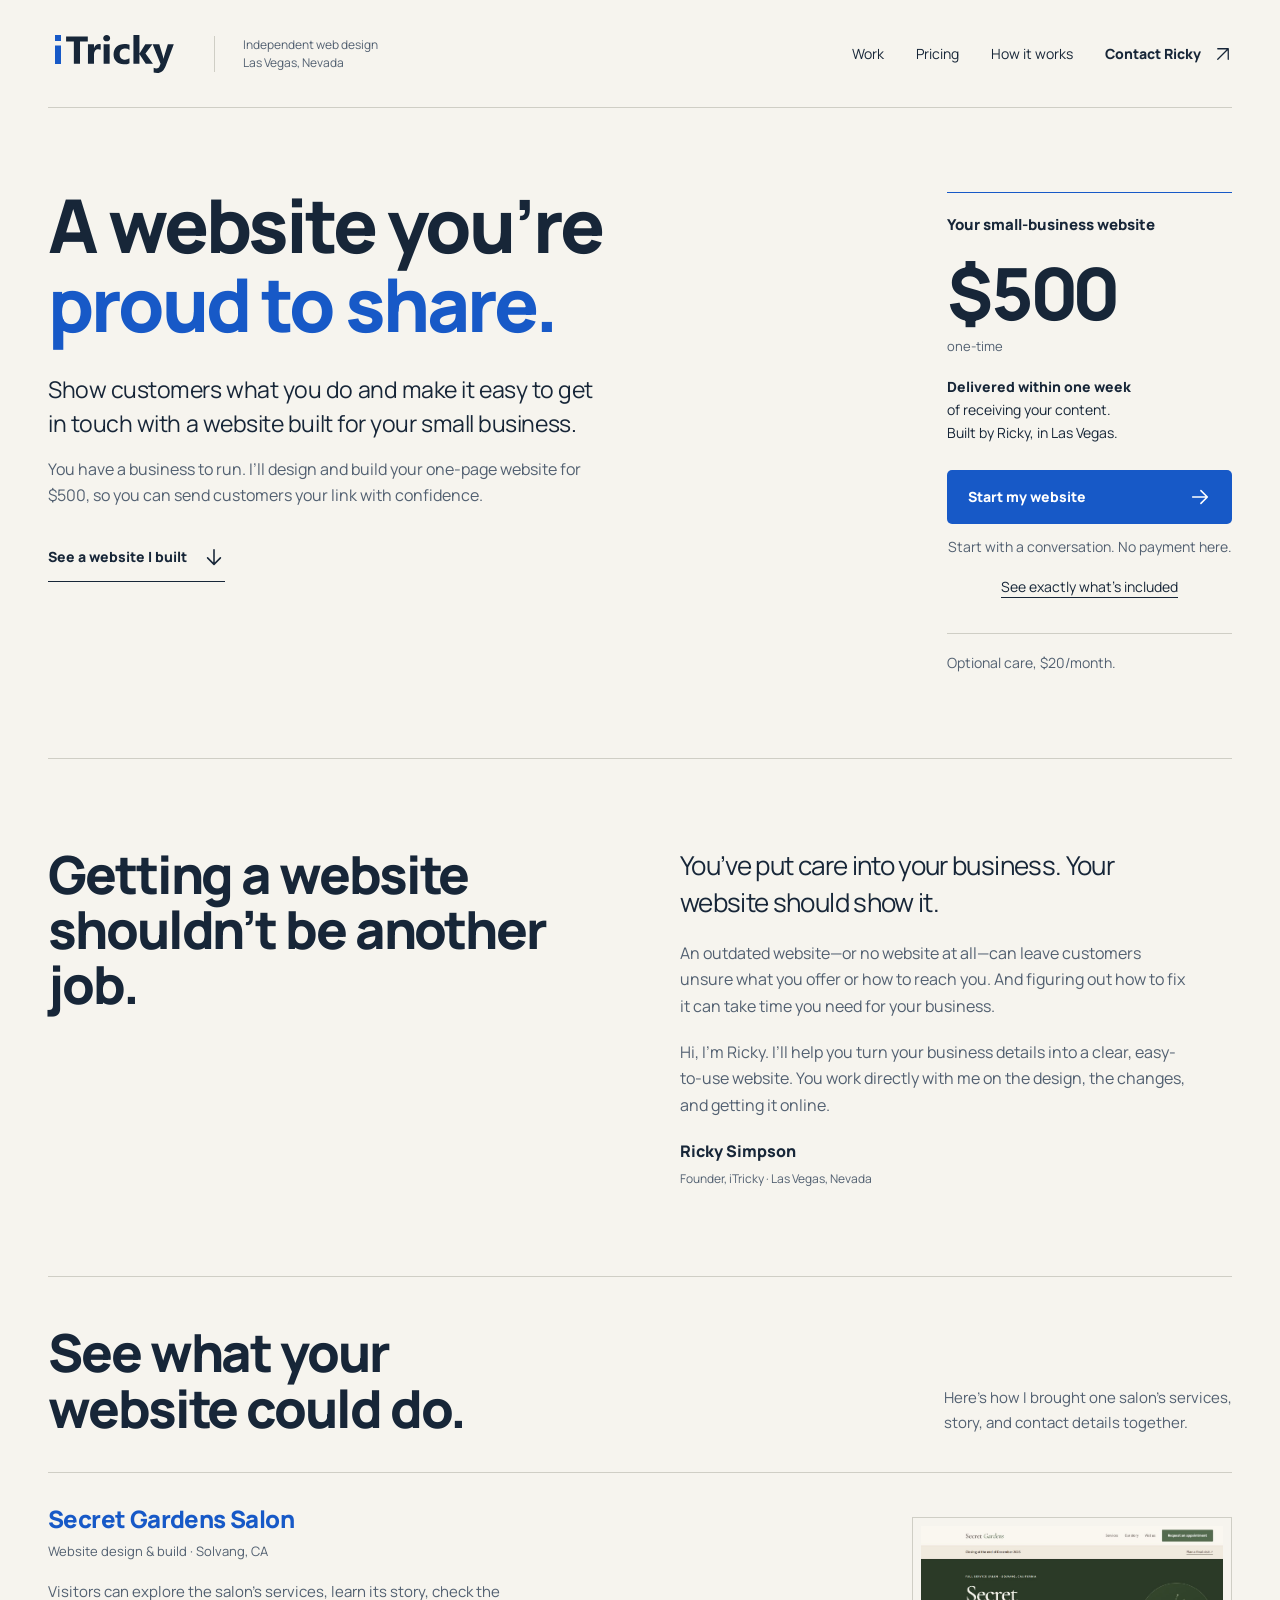
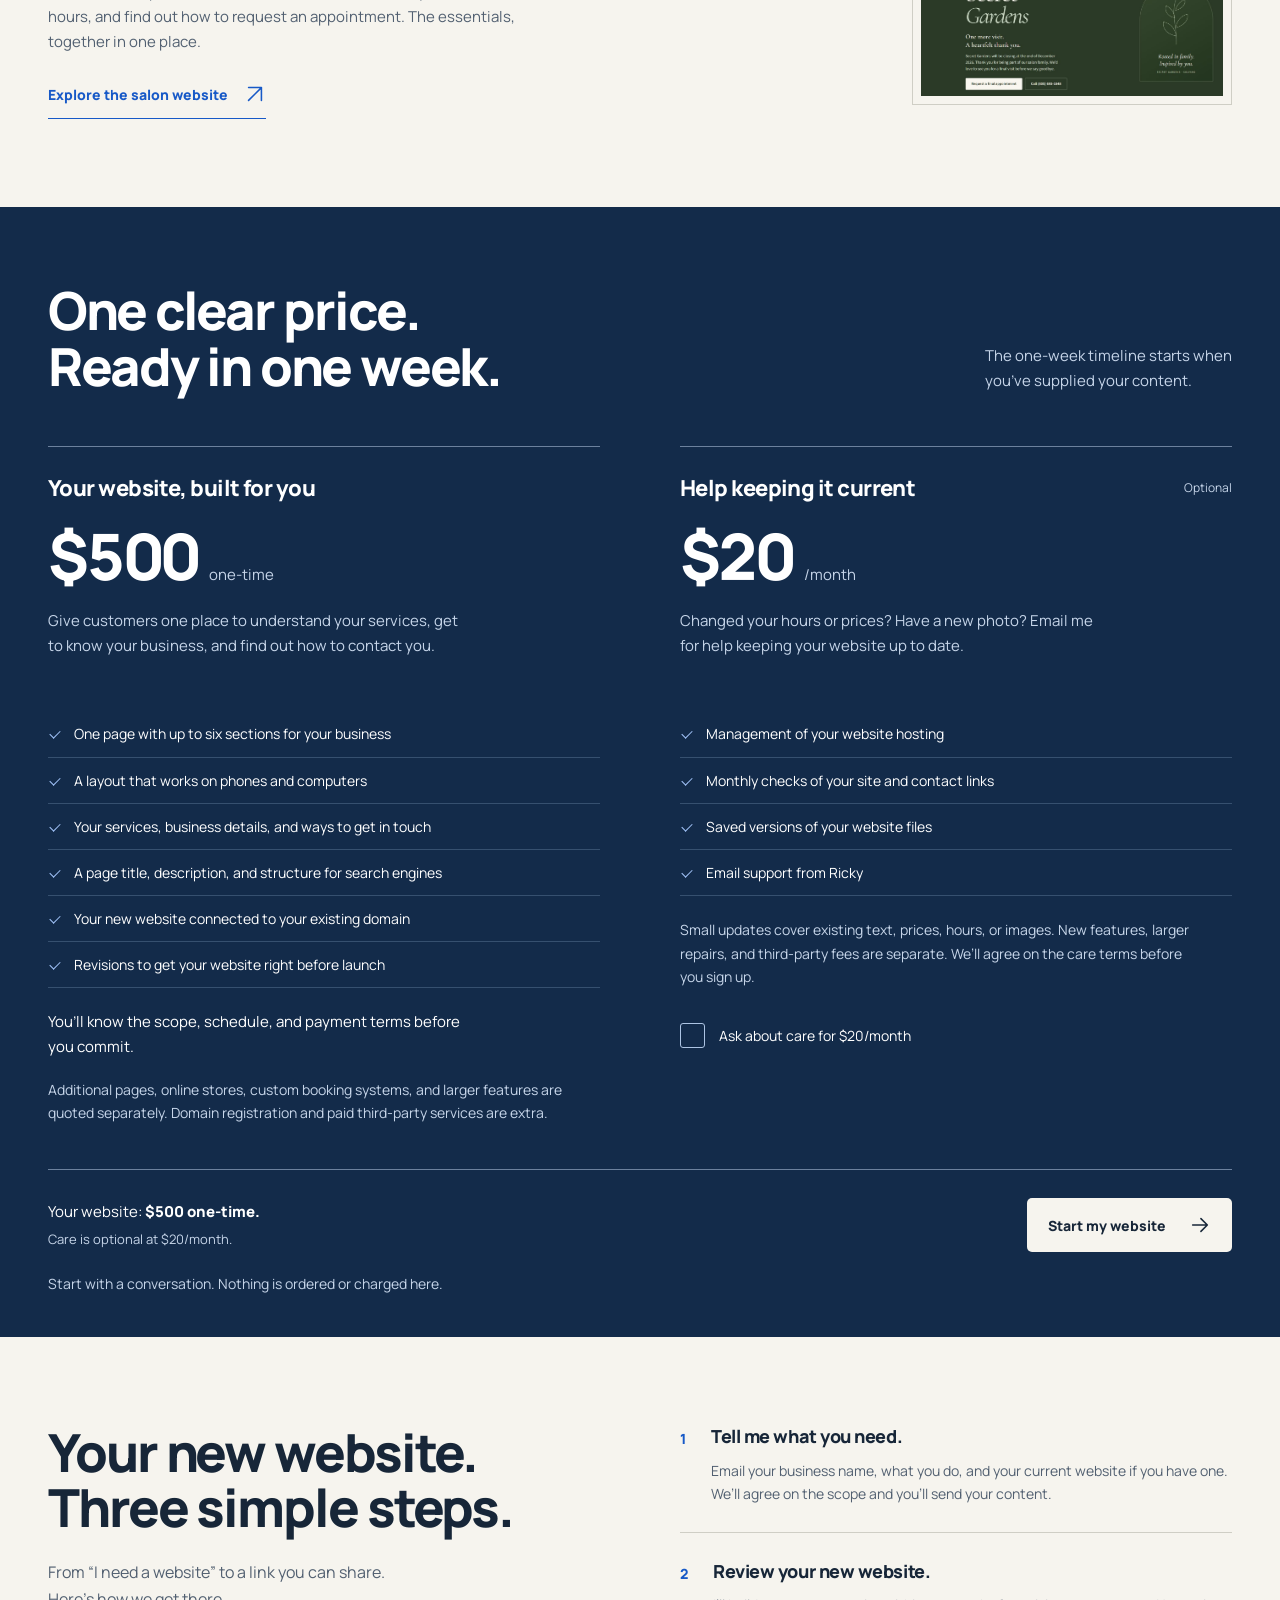
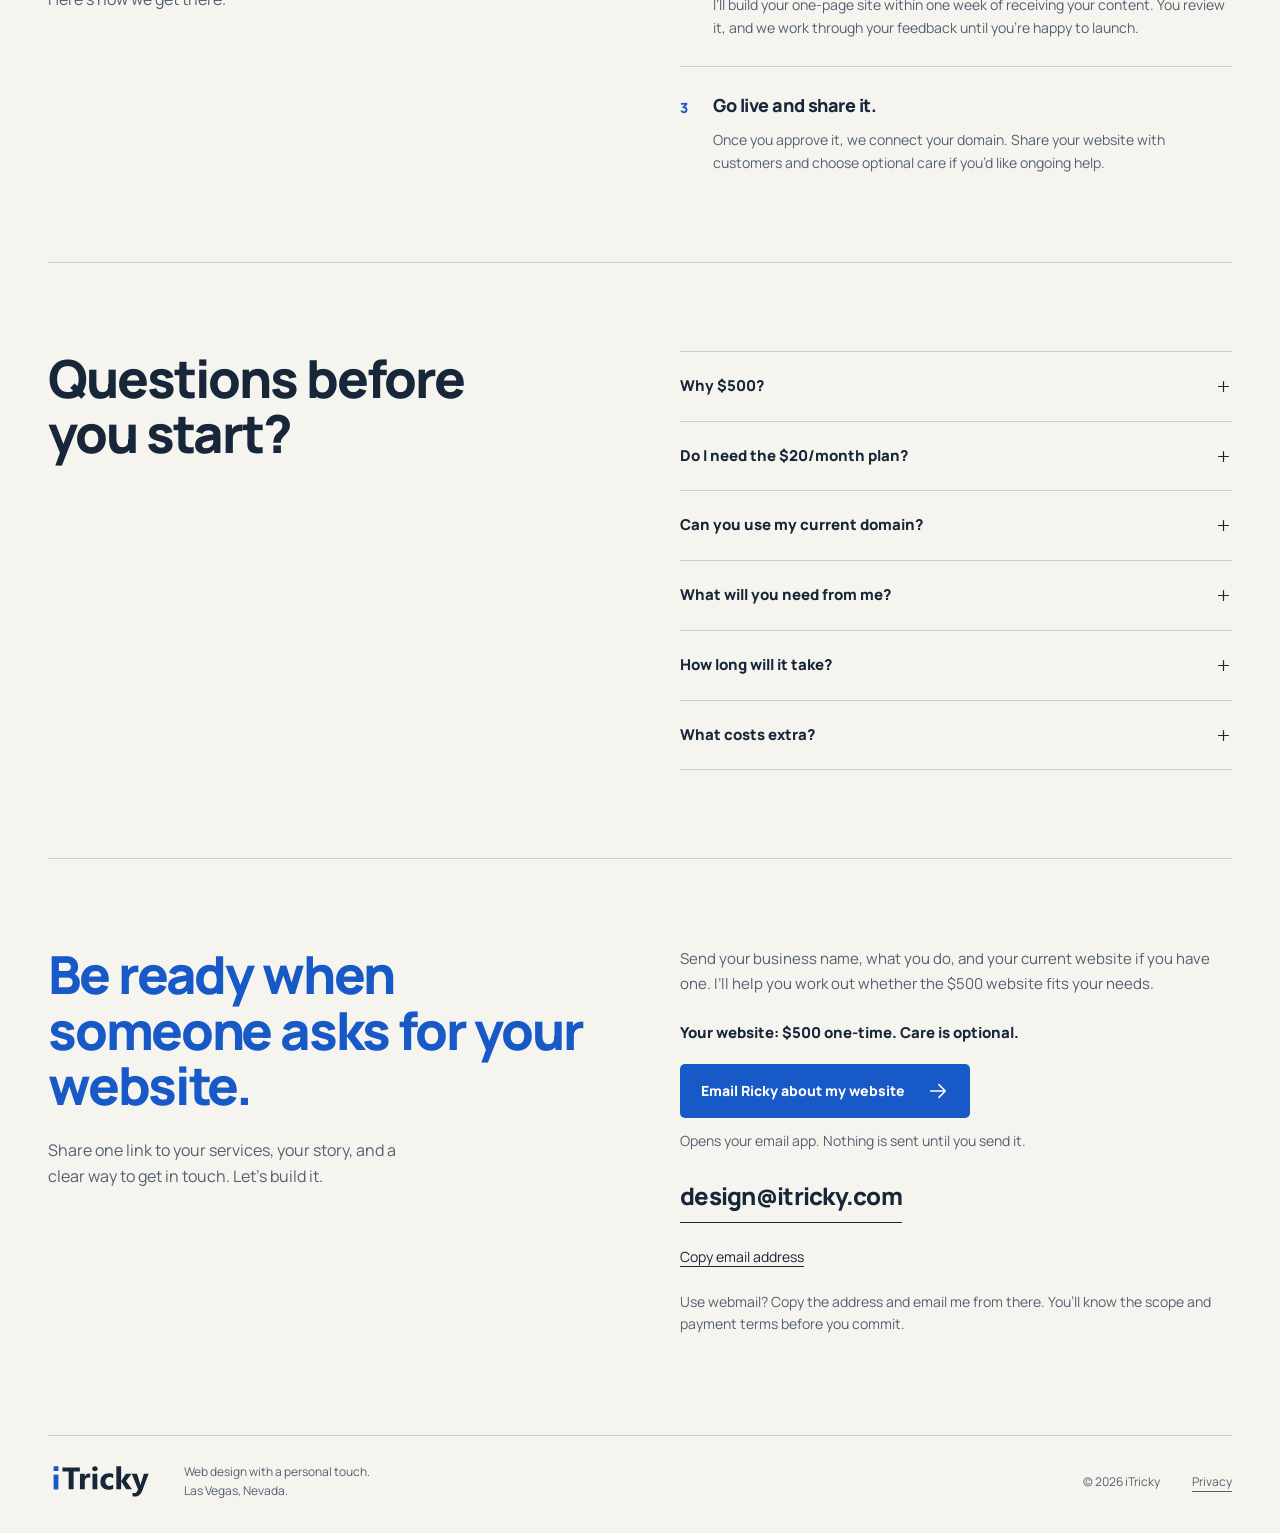
==== commit 92885cc1: "Update Lessons from Building a StoryBrand 2.0 first" ====
--- a/index.html
+++ b/index.html
@@ -5,8 +5,8 @@
   <meta name="viewport" content="width=device-width, initial-scale=1">
   <meta name="theme-color" content="#f6f4ee">
   <title>iTricky — $500 Websites for Small Businesses | Las Vegas</title>
-  <meta name="description" content="Help customers understand your business and get in touch. A one-page website for $500, delivered within one week of receiving your content. Built by Ricky Simpson in Las Vegas.">
-  <meta property="og:title" content="Help customers choose your business. — iTricky">
+  <meta name="description" content="Get a small-business website you’re proud to share. One page for $500, delivered within one week of receiving your content. Work directly with Ricky Simpson in Las Vegas.">
+  <meta property="og:title" content="A website you’re proud to share. — iTricky">
   <meta property="og:description" content="Your small-business website for $500, delivered within one week of receiving your content. Work directly with Ricky. Optional care for $20/month.">
   <meta property="og:type" content="website">
   <meta property="og:url" content="https://www.itricky.com/">
@@ -26,9 +26,9 @@
   <main id="main" tabindex="-1">
     <section class="hero wrap" aria-labelledby="hero-title">
       <div class="hero-story">
-        <h1 id="hero-title">Help customers<br><span>choose your business.</span></h1>
-        <p class="intro">A small-business website that makes what you do clear—and getting in touch easy.</p>
-        <p class="hero-copy">Your customers shouldn’t have to hunt for your services, hours, or contact details. I’ll bring them together in a one-page website you’re proud to share.</p>
+        <h1 id="hero-title">A website you’re<br><span>proud to share.</span></h1>
+        <p class="intro">Show customers what you do and make it easy to get in touch with a website built for your small business.</p>
+        <p class="hero-copy">You have a business to run. I’ll design and build your one-page website for $500, so you can send customers your link with confidence.</p>
         <a class="text-link" href="#work">See a website I built <svg aria-hidden="true" viewBox="0 0 24 24"><path d="M12 4v16M5 13l7 7 7-7"/></svg></a>
       </div>
       <aside class="hero-offer" aria-label="Website offer">
@@ -42,8 +42,13 @@
       </aside>
     </section>
 
+    <section class="about wrap section" aria-labelledby="about-title">
+      <h2 id="about-title">Getting a website<br>shouldn’t be another job.</h2>
+      <div class="about-copy"><p class="lead">You’ve put care into your business. Your website should show it.</p><p>An outdated website—or no website at all—can leave customers unsure what you offer or how to reach you. And figuring out how to fix it can take time you need for your business.</p><p>Hi, I’m Ricky. I’ll help you turn your business details into a clear, easy-to-use website. You work directly with me on the design, the changes, and getting it online.</p><p class="signature">Ricky Simpson <span>Founder, iTricky · Las Vegas, Nevada</span></p></div>
+    </section>
+
     <section class="work wrap section" id="work" aria-labelledby="work-title">
-      <div class="section-heading"><h2 id="work-title">See what your<br>website could do.</h2><p>A real project for a real business.<br class="desktop-break"> Explore the design and try it yourself.</p></div>
+      <div class="section-heading"><h2 id="work-title">See what your<br>website could do.</h2><p>Here’s how I brought one salon’s services,<br class="desktop-break"> story, and contact details together.</p></div>
       <article class="project">
         <div class="project-details">
           <h3>Secret Gardens Salon</h3>
@@ -63,7 +68,7 @@
         <div class="price-layout">
           <div class="website-plan">
             <h3>Your website, built for you</h3><p class="price">$500 <span>one-time</span></p>
-            <p class="plan-description">A good fit if you need to explain your services, introduce your business, and help customers contact you.</p>
+            <p class="plan-description">Give customers one place to understand your services, get to know your business, and find out how to contact you.</p>
             <ul class="included"><li>One page with up to six sections for your business</li><li>A layout that works on phones and computers</li><li>Your services, business details, and ways to get in touch</li><li>A page title, description, and structure for search engines</li><li>Your new website connected to your existing domain</li><li>Revisions to get your website right before launch</li></ul>
             <p class="plan-reassurance">You’ll know the scope, schedule, and payment terms before you commit.</p>
             <p class="fineprint">Additional pages, online stores, custom booking systems, and larger features are quoted separately. Domain registration and paid third-party services are extra.</p>
@@ -84,13 +89,8 @@
     </section>
 
     <section class="process wrap section" id="process" aria-labelledby="process-title">
-      <div><h2 id="process-title">Your new website.<br>Three simple steps.</h2><p class="section-intro">You know your business. I’ll handle the design and build.</p></div>
+      <div><h2 id="process-title">Your new website.<br>Three simple steps.</h2><p class="section-intro">From “I need a website” to a link you can share. Here’s how we get there.</p></div>
       <ol class="steps"><li><span class="step-number" aria-hidden="true">1</span><div><h3>Tell me what you need.</h3><p>Email your business name, what you do, and your current website if you have one. We’ll agree on the scope and you’ll send your content.</p></div></li><li><span class="step-number" aria-hidden="true">2</span><div><h3>Review your new website.</h3><p>I’ll build your one-page site within one week of receiving your content. You review it, and we work through your feedback until you’re happy to launch.</p></div></li><li><span class="step-number" aria-hidden="true">3</span><div><h3>Go live and share it.</h3><p>Once you approve it, we connect your domain. Share your website with customers and choose optional care if you’d like ongoing help.</p></div></li></ol>
-    </section>
-
-    <section class="about wrap section" aria-labelledby="about-title">
-      <h2 id="about-title">Your designer.<br>Your direct contact.</h2>
-      <div class="about-copy"><p class="lead">Hi, I’m Ricky.<br>I’ll be building your website.</p><p>You have a business to run. Getting a website shouldn’t mean figuring out the design and technology yourself.</p><p>From the first email to launch, you work directly with me. I’ll help make your services easy to understand and your business easy to contact.</p><p class="signature">Ricky Simpson <span>Founder, iTricky · Las Vegas, Nevada</span></p></div>
     </section>
 
     <section class="faq wrap section" id="questions" aria-labelledby="faq-title">
@@ -106,7 +106,7 @@
     </section>
 
     <section class="contact wrap section" id="contact" aria-labelledby="contact-title">
-      <div><h2 id="contact-title">Let’s talk about<br>your website.</h2><p class="section-intro">A clear place for customers to learn what you do—and take the next step.</p></div>
+      <div><h2 id="contact-title">Be ready when<br>someone asks for your website.</h2><p class="section-intro">Share one link to your services, your story, and a clear way to get in touch. Let’s build it.</p></div>
       <div class="contact-details">
         <p>Send your business name, what you do, and your current website if you have one. I’ll help you work out whether the $500 website fits your needs.</p>
         <p class="contact-plan" id="contact-plan">Your website: $500 one-time. Care is optional.</p>
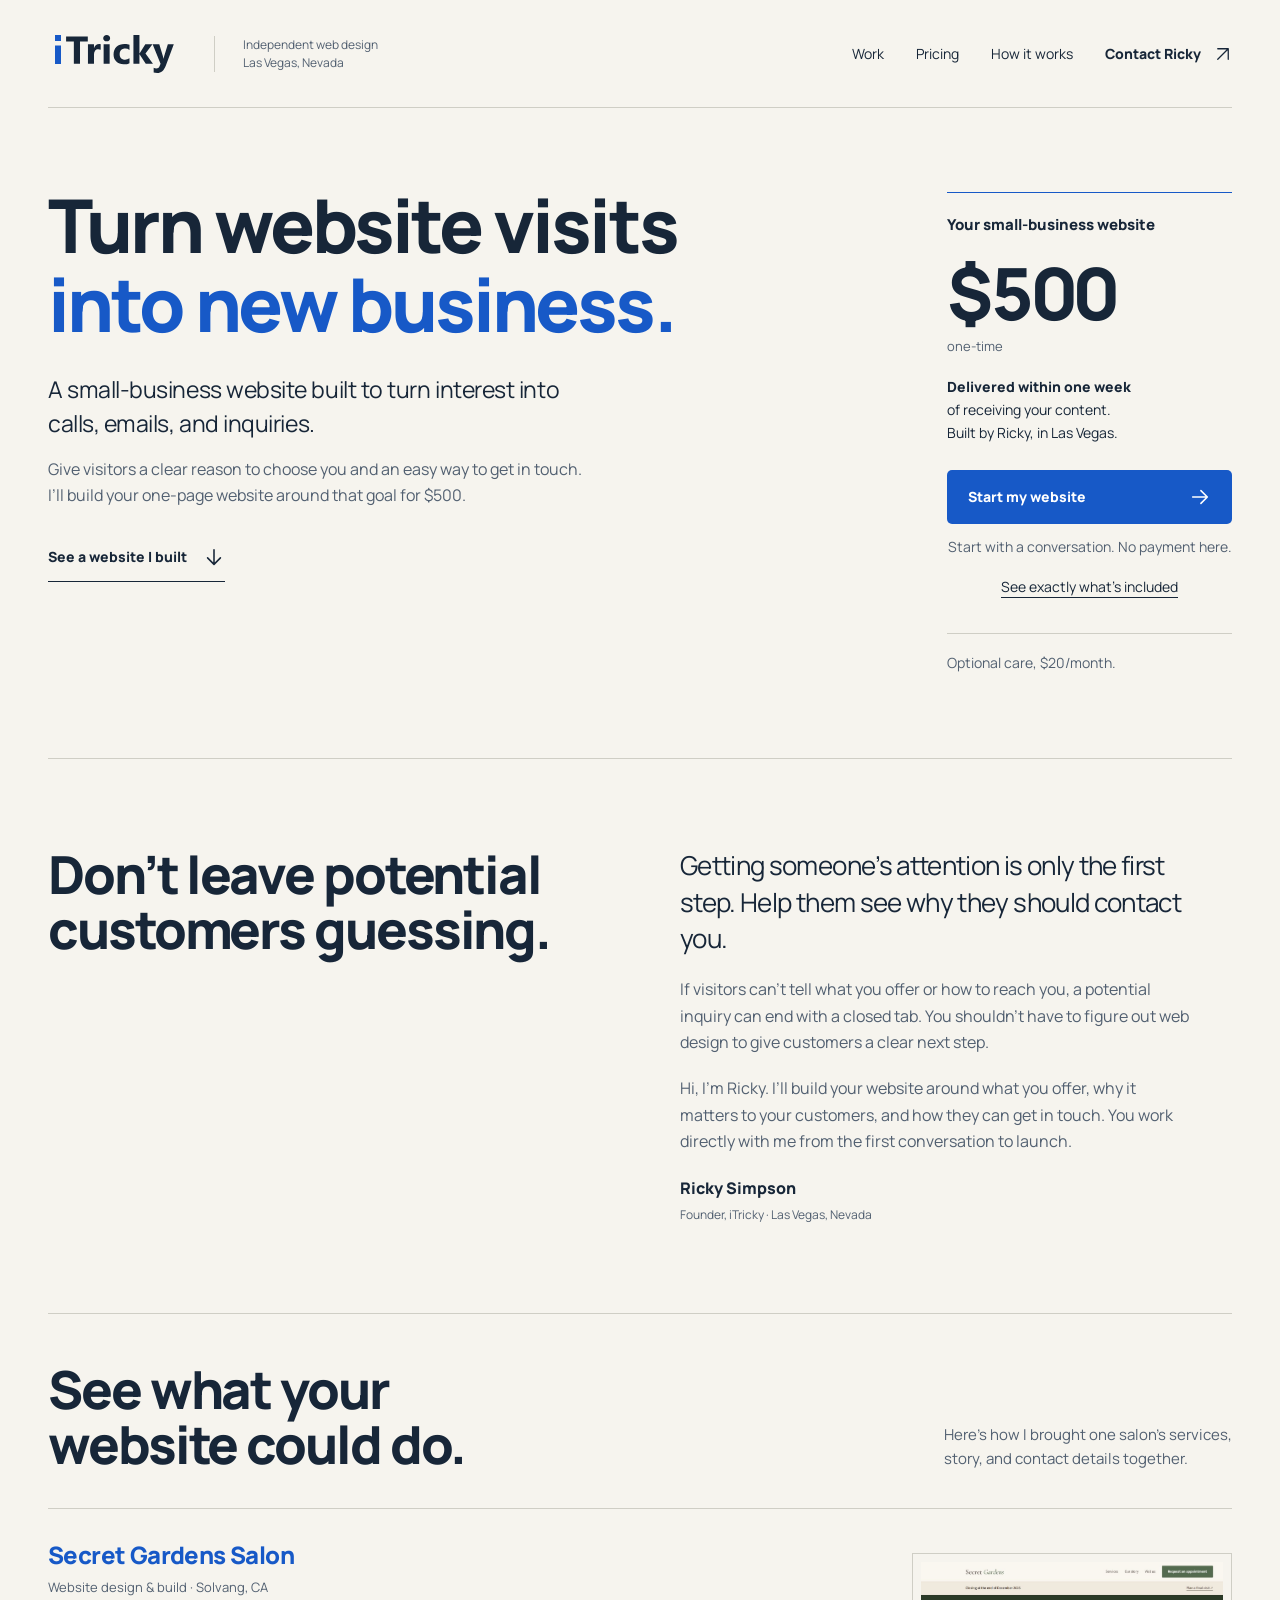
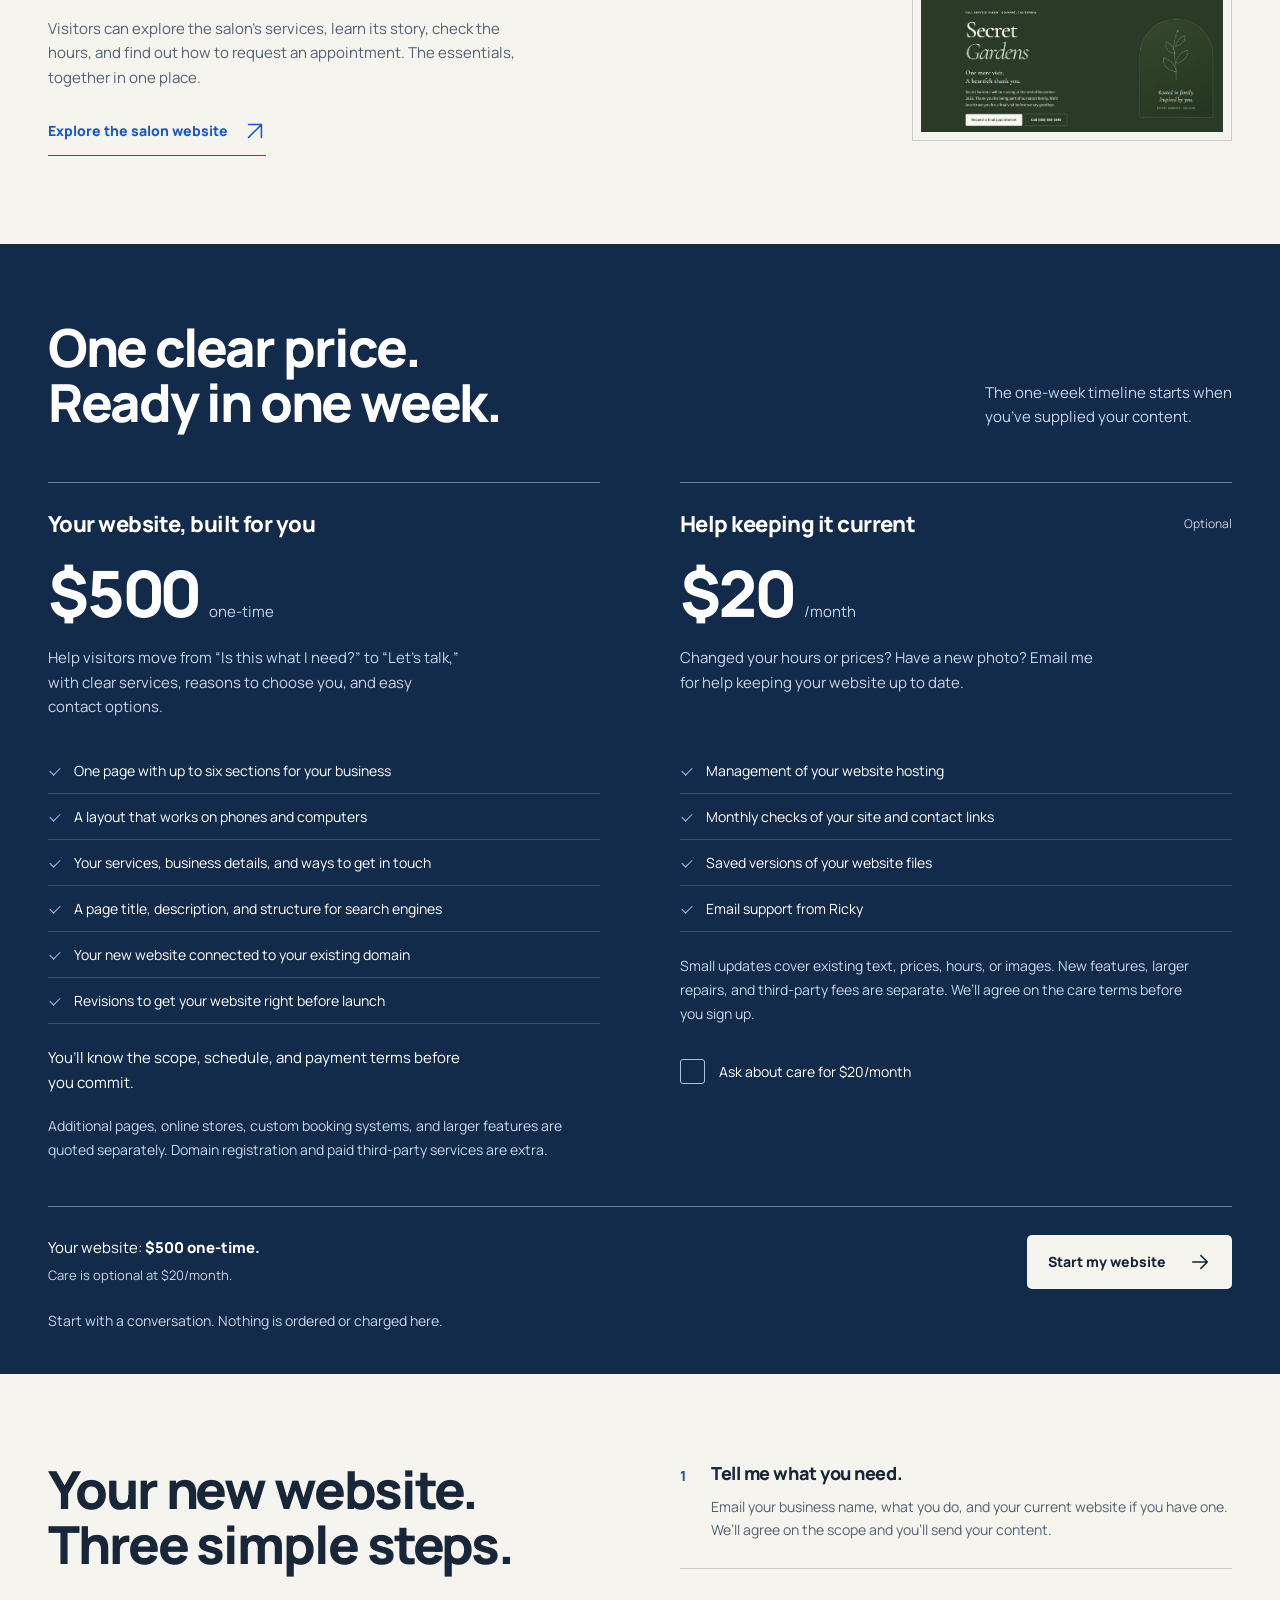
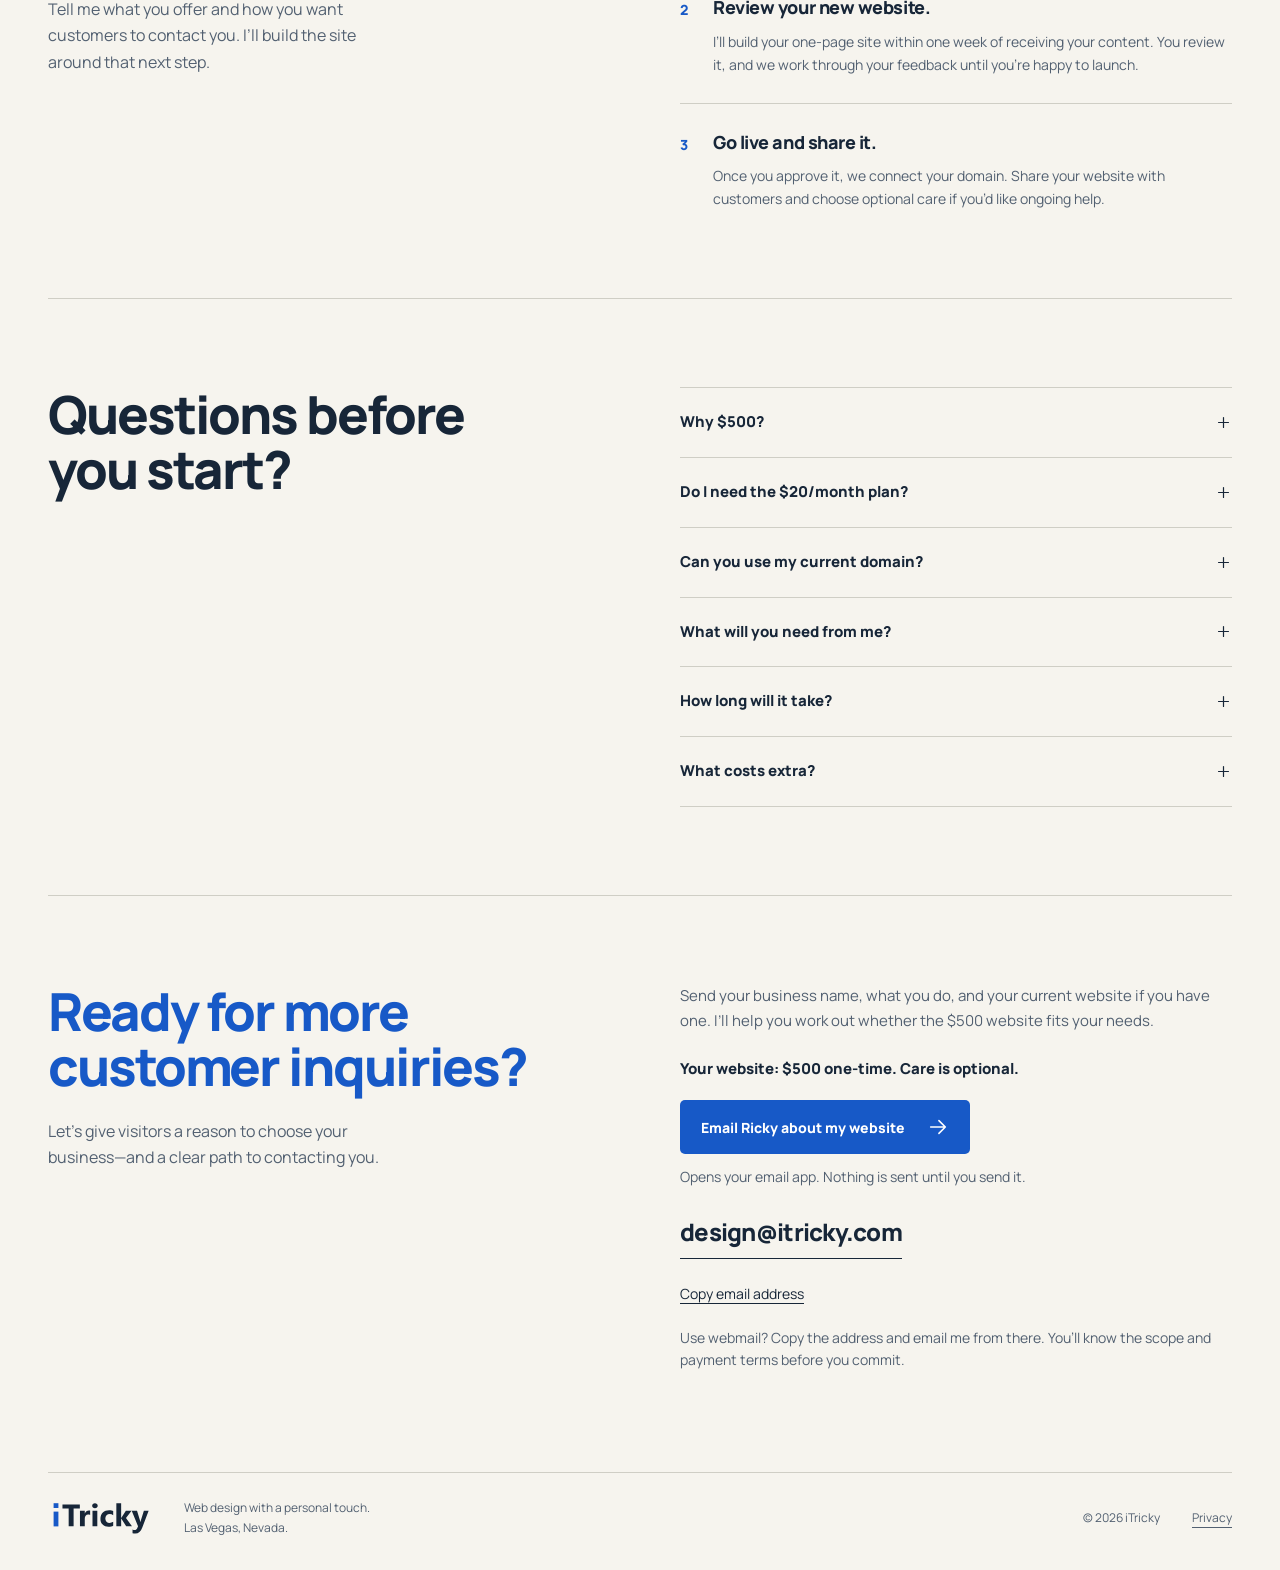
==== commit 1fc4028a: "Update customer goal" ====
--- a/index.html
+++ b/index.html
@@ -5,9 +5,9 @@
   <meta name="viewport" content="width=device-width, initial-scale=1">
   <meta name="theme-color" content="#f6f4ee">
   <title>iTricky — $500 Websites for Small Businesses | Las Vegas</title>
-  <meta name="description" content="Get a small-business website you’re proud to share. One page for $500, delivered within one week of receiving your content. Work directly with Ricky Simpson in Las Vegas.">
-  <meta property="og:title" content="A website you’re proud to share. — iTricky">
-  <meta property="og:description" content="Your small-business website for $500, delivered within one week of receiving your content. Work directly with Ricky. Optional care for $20/month.">
+  <meta name="description" content="Turn website visits into new business. A one-page website built to help customers choose you and get in touch. $500, delivered within one week of receiving your content.">
+  <meta property="og:title" content="Turn website visits into new business. — iTricky">
+  <meta property="og:description" content="A small-business website built to turn interest into calls, emails, and inquiries. $500, delivered within one week of receiving your content. Work directly with Ricky.">
   <meta property="og:type" content="website">
   <meta property="og:url" content="https://www.itricky.com/">
   <link rel="canonical" href="https://www.itricky.com/">
@@ -26,9 +26,9 @@
   <main id="main" tabindex="-1">
     <section class="hero wrap" aria-labelledby="hero-title">
       <div class="hero-story">
-        <h1 id="hero-title">A website you’re<br><span>proud to share.</span></h1>
-        <p class="intro">Show customers what you do and make it easy to get in touch with a website built for your small business.</p>
-        <p class="hero-copy">You have a business to run. I’ll design and build your one-page website for $500, so you can send customers your link with confidence.</p>
+        <h1 id="hero-title">Turn website visits<br><span>into new business.</span></h1>
+        <p class="intro">A small-business website built to turn interest into calls, emails, and inquiries.</p>
+        <p class="hero-copy">Give visitors a clear reason to choose you and an easy way to get in touch. I’ll build your one-page website around that goal for $500.</p>
         <a class="text-link" href="#work">See a website I built <svg aria-hidden="true" viewBox="0 0 24 24"><path d="M12 4v16M5 13l7 7 7-7"/></svg></a>
       </div>
       <aside class="hero-offer" aria-label="Website offer">
@@ -43,8 +43,8 @@
     </section>
 
     <section class="about wrap section" aria-labelledby="about-title">
-      <h2 id="about-title">Getting a website<br>shouldn’t be another job.</h2>
-      <div class="about-copy"><p class="lead">You’ve put care into your business. Your website should show it.</p><p>An outdated website—or no website at all—can leave customers unsure what you offer or how to reach you. And figuring out how to fix it can take time you need for your business.</p><p>Hi, I’m Ricky. I’ll help you turn your business details into a clear, easy-to-use website. You work directly with me on the design, the changes, and getting it online.</p><p class="signature">Ricky Simpson <span>Founder, iTricky · Las Vegas, Nevada</span></p></div>
+      <h2 id="about-title">Don’t leave potential<br>customers guessing.</h2>
+      <div class="about-copy"><p class="lead">Getting someone’s attention is only the first step. Help them see why they should contact you.</p><p>If visitors can’t tell what you offer or how to reach you, a potential inquiry can end with a closed tab. You shouldn’t have to figure out web design to give customers a clear next step.</p><p>Hi, I’m Ricky. I’ll build your website around what you offer, why it matters to your customers, and how they can get in touch. You work directly with me from the first conversation to launch.</p><p class="signature">Ricky Simpson <span>Founder, iTricky · Las Vegas, Nevada</span></p></div>
     </section>
 
     <section class="work wrap section" id="work" aria-labelledby="work-title">
@@ -68,7 +68,7 @@
         <div class="price-layout">
           <div class="website-plan">
             <h3>Your website, built for you</h3><p class="price">$500 <span>one-time</span></p>
-            <p class="plan-description">Give customers one place to understand your services, get to know your business, and find out how to contact you.</p>
+            <p class="plan-description">Help visitors move from “Is this what I need?” to “Let’s talk,” with clear services, reasons to choose you, and easy contact options.</p>
             <ul class="included"><li>One page with up to six sections for your business</li><li>A layout that works on phones and computers</li><li>Your services, business details, and ways to get in touch</li><li>A page title, description, and structure for search engines</li><li>Your new website connected to your existing domain</li><li>Revisions to get your website right before launch</li></ul>
             <p class="plan-reassurance">You’ll know the scope, schedule, and payment terms before you commit.</p>
             <p class="fineprint">Additional pages, online stores, custom booking systems, and larger features are quoted separately. Domain registration and paid third-party services are extra.</p>
@@ -89,7 +89,7 @@
     </section>
 
     <section class="process wrap section" id="process" aria-labelledby="process-title">
-      <div><h2 id="process-title">Your new website.<br>Three simple steps.</h2><p class="section-intro">From “I need a website” to a link you can share. Here’s how we get there.</p></div>
+      <div><h2 id="process-title">Your new website.<br>Three simple steps.</h2><p class="section-intro">Tell me what you offer and how you want customers to contact you. I’ll build the site around that next step.</p></div>
       <ol class="steps"><li><span class="step-number" aria-hidden="true">1</span><div><h3>Tell me what you need.</h3><p>Email your business name, what you do, and your current website if you have one. We’ll agree on the scope and you’ll send your content.</p></div></li><li><span class="step-number" aria-hidden="true">2</span><div><h3>Review your new website.</h3><p>I’ll build your one-page site within one week of receiving your content. You review it, and we work through your feedback until you’re happy to launch.</p></div></li><li><span class="step-number" aria-hidden="true">3</span><div><h3>Go live and share it.</h3><p>Once you approve it, we connect your domain. Share your website with customers and choose optional care if you’d like ongoing help.</p></div></li></ol>
     </section>
 
@@ -106,7 +106,7 @@
     </section>
 
     <section class="contact wrap section" id="contact" aria-labelledby="contact-title">
-      <div><h2 id="contact-title">Be ready when<br>someone asks for your website.</h2><p class="section-intro">Share one link to your services, your story, and a clear way to get in touch. Let’s build it.</p></div>
+      <div><h2 id="contact-title">Ready for more<br>customer inquiries?</h2><p class="section-intro">Let’s give visitors a reason to choose your business—and a clear path to contacting you.</p></div>
       <div class="contact-details">
         <p>Send your business name, what you do, and your current website if you have one. I’ll help you work out whether the $500 website fits your needs.</p>
         <p class="contact-plan" id="contact-plan">Your website: $500 one-time. Care is optional.</p>
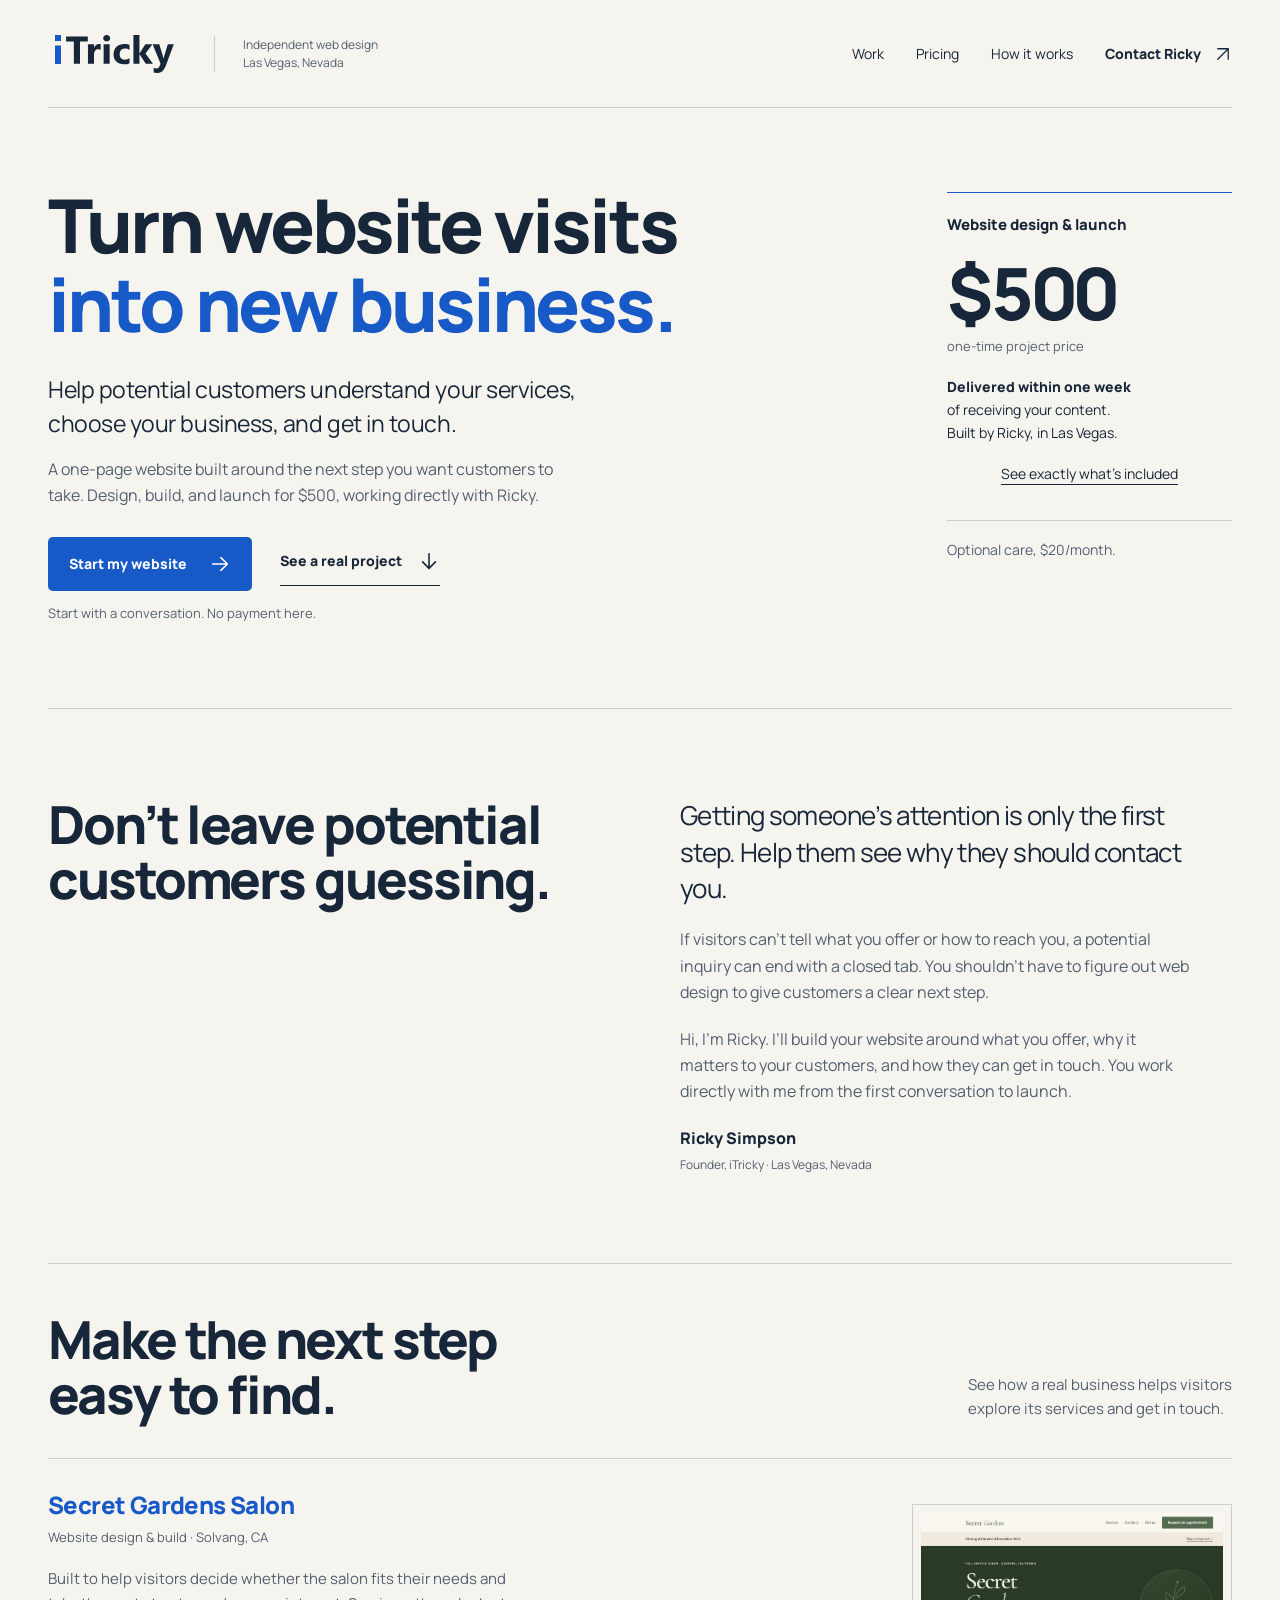
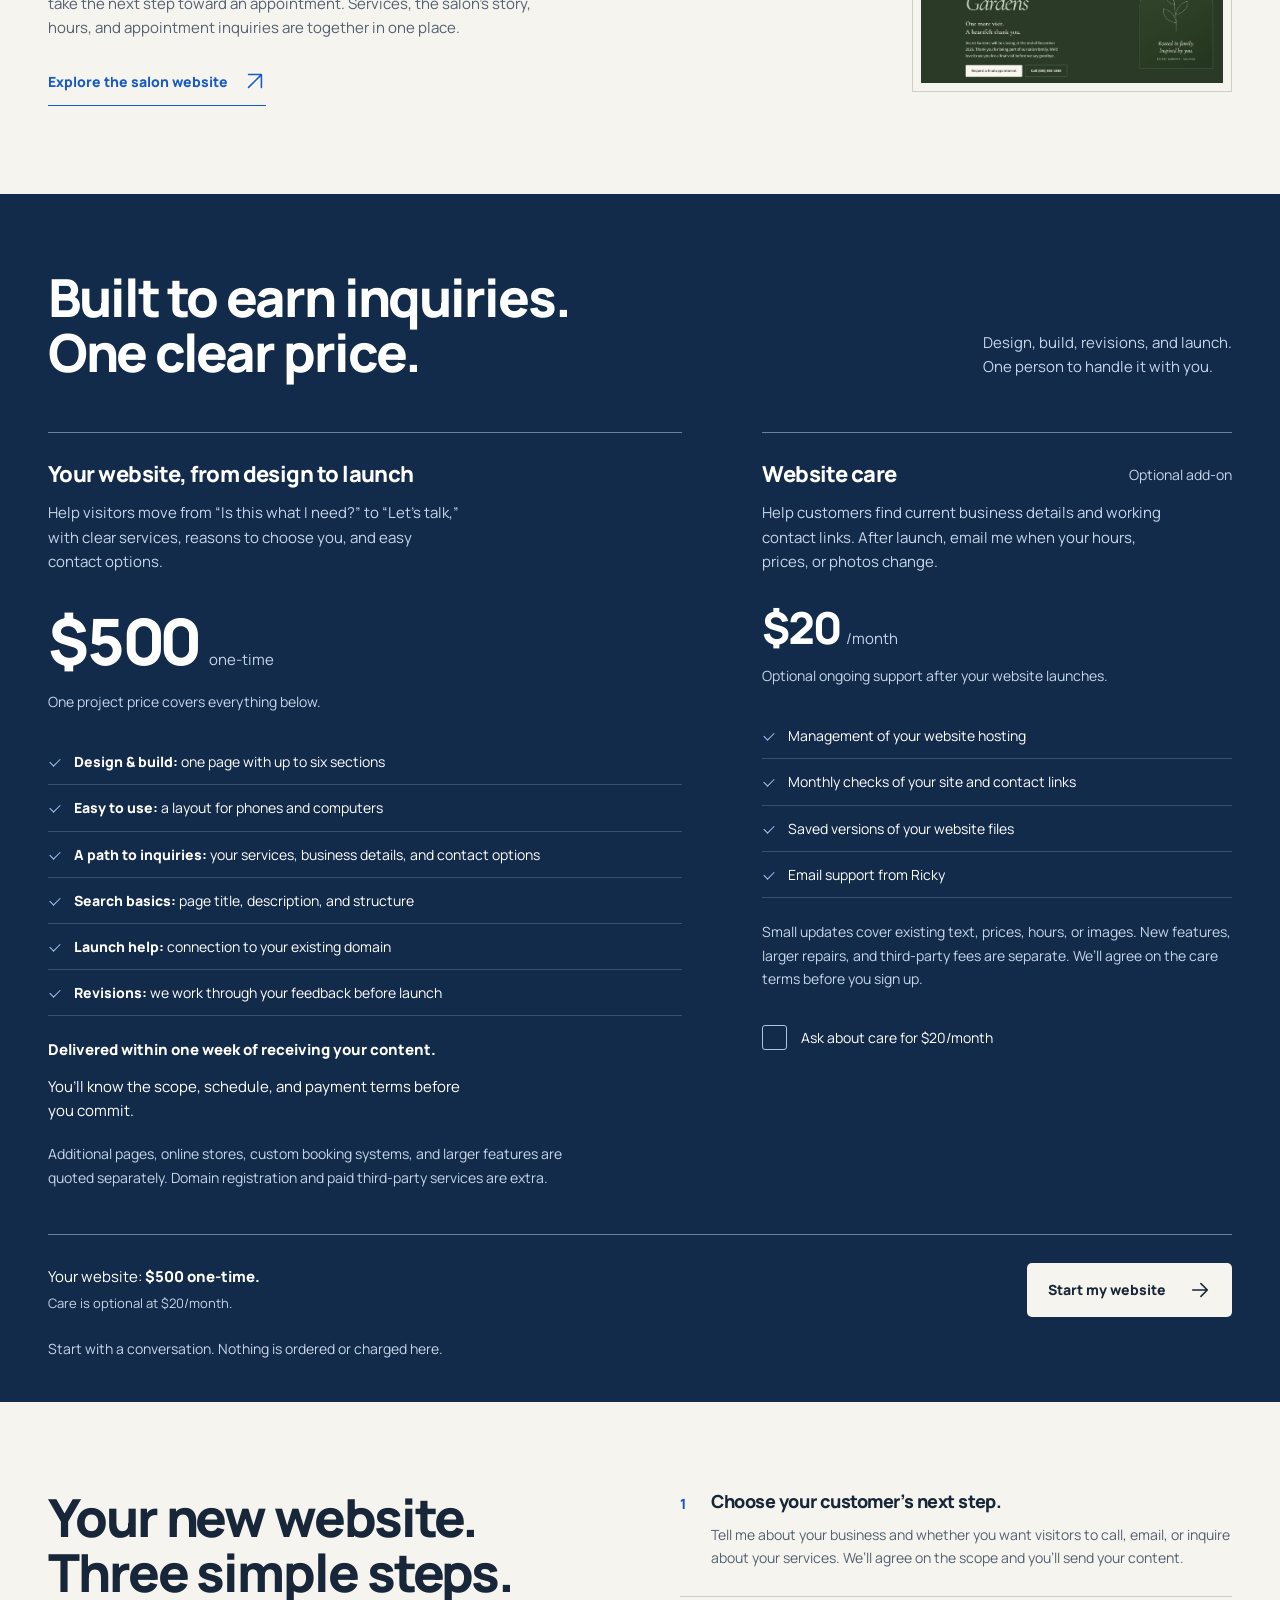
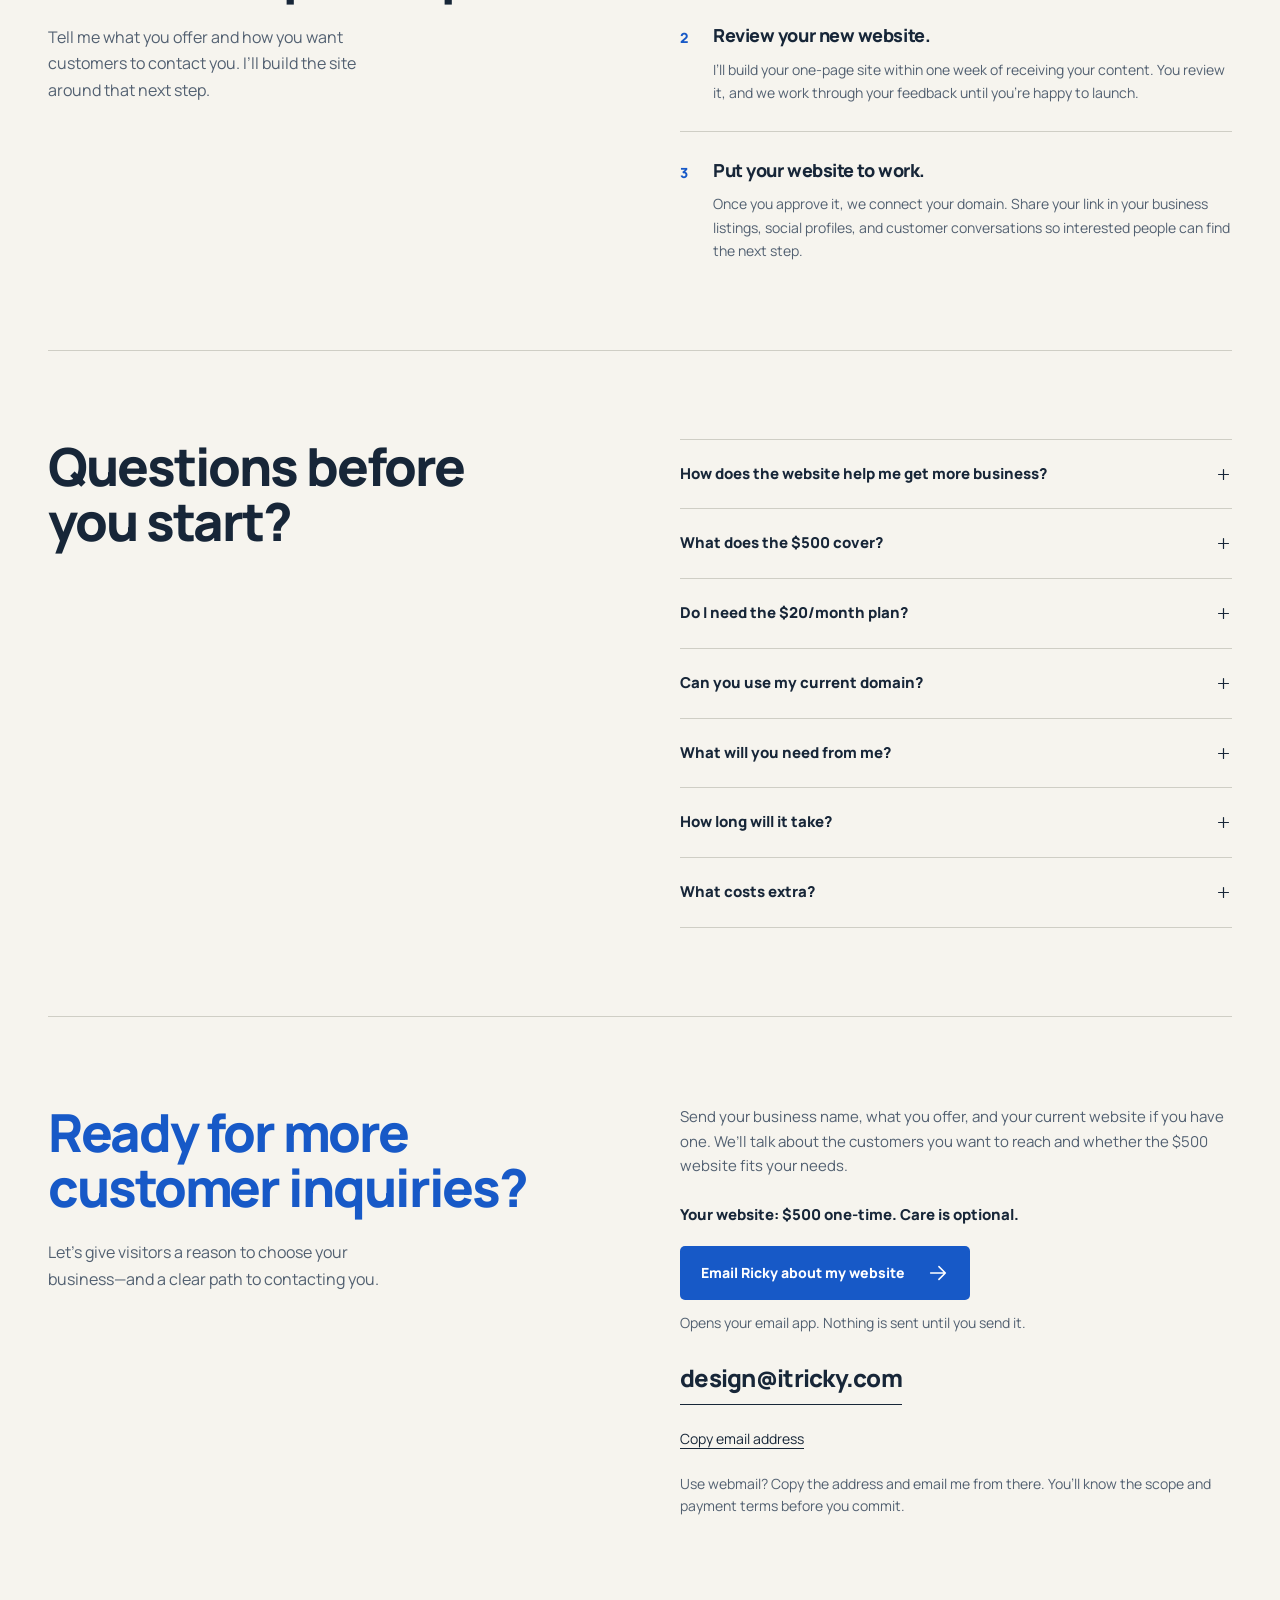
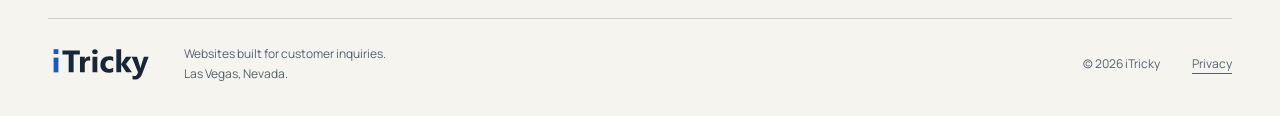
==== commit dd6bc262: "Price Psychology" ====
--- a/index.html
+++ b/index.html
@@ -27,16 +27,18 @@
     <section class="hero wrap" aria-labelledby="hero-title">
       <div class="hero-story">
         <h1 id="hero-title">Turn website visits<br><span>into new business.</span></h1>
-        <p class="intro">A small-business website built to turn interest into calls, emails, and inquiries.</p>
-        <p class="hero-copy">Give visitors a clear reason to choose you and an easy way to get in touch. I’ll build your one-page website around that goal for $500.</p>
-        <a class="text-link" href="#work">See a website I built <svg aria-hidden="true" viewBox="0 0 24 24"><path d="M12 4v16M5 13l7 7 7-7"/></svg></a>
+        <p class="intro">Help potential customers understand your services, choose your business, and get in touch.</p>
+        <p class="hero-copy">A one-page website built around the next step you want customers to take. Design, build, and launch for $500, working directly with Ricky.</p>
+        <div class="hero-actions">
+          <a class="button primary" href="#contact">Start my website <svg aria-hidden="true" viewBox="0 0 24 24"><path d="M4 12h16m-7-7 7 7-7 7"/></svg></a>
+          <a class="text-link" href="#work">See a real project <svg aria-hidden="true" viewBox="0 0 24 24"><path d="M12 4v16M5 13l7 7 7-7"/></svg></a>
+        </div>
+        <p class="hero-action-note">Start with a conversation. No payment here.</p>
       </div>
       <aside class="hero-offer" aria-label="Website offer">
-        <p class="offer-title">Your small-business website</p>
-        <p class="hero-price">$500<span>one-time</span></p>
+        <p class="offer-title">Website design &amp; launch</p>
+        <p class="hero-price">$500<span>one-time project price</span></p>
         <p class="delivery-promise"><strong>Delivered within one week</strong><br>of receiving your content.<br>Built by Ricky, in Las Vegas.</p>
-        <a class="button primary" href="#contact">Start my website <svg aria-hidden="true" viewBox="0 0 24 24"><path d="M4 12h16m-7-7 7 7-7 7"/></svg></a>
-        <p class="action-note">Start with a conversation. No payment here.</p>
         <a class="offer-details" href="#pricing">See exactly what’s included</a>
         <p class="optional-note">Optional care, $20/month.</p>
       </aside>
@@ -48,12 +50,12 @@
     </section>
 
     <section class="work wrap section" id="work" aria-labelledby="work-title">
-      <div class="section-heading"><h2 id="work-title">See what your<br>website could do.</h2><p>Here’s how I brought one salon’s services,<br class="desktop-break"> story, and contact details together.</p></div>
+      <div class="section-heading"><h2 id="work-title">Make the next step<br>easy to find.</h2><p>See how a real business helps visitors<br class="desktop-break"> explore its services and get in touch.</p></div>
       <article class="project">
         <div class="project-details">
           <h3>Secret Gardens Salon</h3>
           <p class="project-meta">Website design &amp; build · Solvang, CA</p>
-          <p class="project-description">Visitors can explore the salon’s services, learn its story, check the hours, and find out how to request an appointment. The essentials, together in one place.</p>
+          <p class="project-description">Built to help visitors decide whether the salon fits their needs and take the next step toward an appointment. Services, the salon’s story, hours, and appointment inquiries are together in one place.</p>
           <a class="text-link" href="https://secretgardenssalon.com/" target="_blank" rel="noopener noreferrer">Explore the salon website <svg aria-hidden="true" viewBox="0 0 24 24"><path d="M5 19 19 5M5 5h14v14"/></svg><span class="sr-only"> (opens in a new tab)</span></a>
         </div>
         <a class="project-art project-screenshot" href="https://secretgardenssalon.com/" target="_blank" rel="noopener noreferrer" aria-label="Visit Secret Gardens Salon website (opens in a new tab)">
@@ -64,19 +66,23 @@
 
     <section class="pricing" id="pricing" aria-labelledby="pricing-title">
       <div class="wrap pricing-inner">
-        <div class="section-heading"><h2 id="pricing-title">One clear price.<br>Ready in one week.</h2><p>The one-week timeline starts when<br class="desktop-break"> you’ve supplied your content.</p></div>
+        <div class="section-heading"><h2 id="pricing-title">Built to earn inquiries.<br>One clear price.</h2><p>Design, build, revisions, and launch.<br class="desktop-break"> One person to handle it with you.</p></div>
         <div class="price-layout">
           <div class="website-plan">
-            <h3>Your website, built for you</h3><p class="price">$500 <span>one-time</span></p>
+            <h3>Your website, from design to launch</h3>
             <p class="plan-description">Help visitors move from “Is this what I need?” to “Let’s talk,” with clear services, reasons to choose you, and easy contact options.</p>
-            <ul class="included"><li>One page with up to six sections for your business</li><li>A layout that works on phones and computers</li><li>Your services, business details, and ways to get in touch</li><li>A page title, description, and structure for search engines</li><li>Your new website connected to your existing domain</li><li>Revisions to get your website right before launch</li></ul>
+            <p class="price">$500 <span>one-time</span></p>
+            <p class="package-note">One project price covers everything below.</p>
+            <ul class="included"><li><strong>Design &amp; build:</strong> one page with up to six sections</li><li><strong>Easy to use:</strong> a layout for phones and computers</li><li><strong>A path to inquiries:</strong> your services, business details, and contact options</li><li><strong>Search basics:</strong> page title, description, and structure</li><li><strong>Launch help:</strong> connection to your existing domain</li><li><strong>Revisions:</strong> we work through your feedback before launch</li></ul>
+            <p class="delivery-note">Delivered within one week of receiving your content.</p>
             <p class="plan-reassurance">You’ll know the scope, schedule, and payment terms before you commit.</p>
             <p class="fineprint">Additional pages, online stores, custom booking systems, and larger features are quoted separately. Domain registration and paid third-party services are extra.</p>
           </div>
           <div class="care-plan">
-            <div class="plan-label"><h3>Help keeping it current</h3><span>Optional</span></div>
+            <div class="plan-label"><h3>Website care</h3><span>Optional add-on</span></div>
+            <p class="plan-description">Help customers find current business details and working contact links. After launch, email me when your hours, prices, or photos change.</p>
             <p class="price">$20 <span>/month</span></p>
-            <p class="plan-description">Changed your hours or prices? Have a new photo? Email me for help keeping your website up to date.</p>
+            <p class="package-note">Optional ongoing support after your website launches.</p>
             <ul class="included"><li>Management of your website hosting</li><li>Monthly checks of your site and contact links</li><li>Saved versions of your website files</li><li>Email support from Ricky</li></ul>
             <p class="fineprint">Small updates cover existing text, prices, hours, or images. New features, larger repairs, and third-party fees are separate. We’ll agree on the care terms before you sign up.</p>
             <label class="care-choice" for="care" hidden><input type="checkbox" id="care"><span>Ask about care for $20/month</span><span class="check-visual" aria-hidden="true"><svg viewBox="0 0 24 24"><path d="m5 12 4 4 10-10"/></svg></span></label>
@@ -90,13 +96,14 @@
 
     <section class="process wrap section" id="process" aria-labelledby="process-title">
       <div><h2 id="process-title">Your new website.<br>Three simple steps.</h2><p class="section-intro">Tell me what you offer and how you want customers to contact you. I’ll build the site around that next step.</p></div>
-      <ol class="steps"><li><span class="step-number" aria-hidden="true">1</span><div><h3>Tell me what you need.</h3><p>Email your business name, what you do, and your current website if you have one. We’ll agree on the scope and you’ll send your content.</p></div></li><li><span class="step-number" aria-hidden="true">2</span><div><h3>Review your new website.</h3><p>I’ll build your one-page site within one week of receiving your content. You review it, and we work through your feedback until you’re happy to launch.</p></div></li><li><span class="step-number" aria-hidden="true">3</span><div><h3>Go live and share it.</h3><p>Once you approve it, we connect your domain. Share your website with customers and choose optional care if you’d like ongoing help.</p></div></li></ol>
+      <ol class="steps"><li><span class="step-number" aria-hidden="true">1</span><div><h3>Choose your customer’s next step.</h3><p>Tell me about your business and whether you want visitors to call, email, or inquire about your services. We’ll agree on the scope and you’ll send your content.</p></div></li><li><span class="step-number" aria-hidden="true">2</span><div><h3>Review your new website.</h3><p>I’ll build your one-page site within one week of receiving your content. You review it, and we work through your feedback until you’re happy to launch.</p></div></li><li><span class="step-number" aria-hidden="true">3</span><div><h3>Put your website to work.</h3><p>Once you approve it, we connect your domain. Share your link in your business listings, social profiles, and customer conversations so interested people can find the next step.</p></div></li></ol>
     </section>
 
     <section class="faq wrap section" id="questions" aria-labelledby="faq-title">
       <h2 id="faq-title">Questions before<br>you start?</h2>
       <div class="questions">
-        <details><summary>Why $500?<svg aria-hidden="true" viewBox="0 0 24 24"><path d="M5 12h14M12 5v14"/></svg></summary><div><p>The offer has a clear, focused scope: one page with up to six sections, built around your business. I use modern tools and work directly with you to keep the process efficient.</p></div></details>
+        <details><summary>How does the website help me get more business?<svg aria-hidden="true" viewBox="0 0 24 24"><path d="M5 12h14M12 5v14"/></svg></summary><div><p>It gives people who find your business a clear view of what you offer, reasons to choose you, and an easy way to contact you. We’ll build around the action that matters to your business, such as a call or service inquiry, so visitors know what to do next.</p></div></details>
+        <details><summary>What does the $500 cover?<svg aria-hidden="true" viewBox="0 0 24 24"><path d="M5 12h14M12 5v14"/></svg></summary><div><p>It covers the design and build of your one-page website, up to six sections, revisions before launch, and connection to your existing domain. You work directly with me throughout. Domain registration and paid third-party services are separate; ongoing care is optional.</p></div></details>
         <details><summary>Do I need the $20/month plan?<svg aria-hidden="true" viewBox="0 0 24 24"><path d="M5 12h14M12 5v14"/></svg></summary><div><p>No. Care is optional. If you prefer to manage the site yourself, we’ll agree on the hosting setup and handoff before work begins. You can discuss care with me later, too.</p></div></details>
         <details><summary>Can you use my current domain?<svg aria-hidden="true" viewBox="0 0 24 24"><path d="M5 12h14M12 5v14"/></svg></summary><div><p>Yes. You keep ownership of your domain. We’ll arrange the access needed to connect the new site and preserve your existing email settings.</p></div></details>
         <details><summary>What will you need from me?<svg aria-hidden="true" viewBox="0 0 24 24"><path d="M5 12h14M12 5v14"/></svg></summary><div><p>Your business details, services, contact information, and any logo or photos you want to use. If something is missing, tell me—we’ll work out what’s needed before starting.</p></div></details>
@@ -108,7 +115,7 @@
     <section class="contact wrap section" id="contact" aria-labelledby="contact-title">
       <div><h2 id="contact-title">Ready for more<br>customer inquiries?</h2><p class="section-intro">Let’s give visitors a reason to choose your business—and a clear path to contacting you.</p></div>
       <div class="contact-details">
-        <p>Send your business name, what you do, and your current website if you have one. I’ll help you work out whether the $500 website fits your needs.</p>
+        <p>Send your business name, what you offer, and your current website if you have one. We’ll talk about the customers you want to reach and whether the $500 website fits your needs.</p>
         <p class="contact-plan" id="contact-plan">Your website: $500 one-time. Care is optional.</p>
         <a class="button primary inquiry" href="mailto:design@itricky.com?subject=My%20%24500%20website%20inquiry">Email Ricky about my website <svg aria-hidden="true" viewBox="0 0 24 24"><path d="M4 12h16m-7-7 7 7-7 7"/></svg></a>
         <p class="contact-note">Opens your email app. Nothing is sent until you send it.</p>
@@ -118,6 +125,6 @@
       </div>
     </section>
   </main>
-  <footer class="wrap footer"><a class="brand" href="#" aria-label="iTricky home"><img src="assets/itricky-wordmark.svg" width="104" height="44" alt="iTricky"></a><p>Web design with a personal touch.<br>Las Vegas, Nevada.</p><p class="copyright">© <span id="year">2026</span> iTricky</p><a href="privacy.html">Privacy</a></footer>
+  <footer class="wrap footer"><a class="brand" href="#" aria-label="iTricky home"><img src="assets/itricky-wordmark.svg" width="104" height="44" alt="iTricky"></a><p>Websites built for customer inquiries.<br>Las Vegas, Nevada.</p><p class="copyright">© <span id="year">2026</span> iTricky</p><a href="privacy.html">Privacy</a></footer>
 </body>
 </html>
--- a/styles.css
+++ b/styles.css
@@ -25,12 +25,24 @@
 .hero h1{font-size:clamp(48px,5.8vw,76px);max-width:16ch}
 .intro{max-width:39ch}
 .hero-copy{max-width:54ch}
+.hero-actions{display:flex;align-items:center;flex-wrap:wrap;gap:16px 28px;margin-top:28px}
+.hero-actions .text-link{font-size:14px}
+.hero-action-note{font-size:13px;color:var(--muted);margin-top:12px}
 .hero-offer .action-note{font-size:13px;text-align:center;color:var(--muted);margin-top:12px;line-height:1.5}
 .hero-offer .optional-note{font-size:14px!important}
 .offer-details{font-size:14px;min-height:44px;display:flex;align-items:center;justify-content:center;margin-top:8px}
 .delivery-promise strong{font-weight:800}
 .fineprint{font-size:14px;line-height:1.7}
 .plan-reassurance{font-size:15px;margin-bottom:18px;max-width:48ch}
+.price-layout{grid-template-columns:minmax(0,1.35fr) minmax(0,1fr)}
+.price-layout .plan-description{min-height:0}
+.website-plan .price{margin-top:24px}
+.care-plan .price{font-size:44px;margin-top:24px}
+.plan-label{flex-wrap:wrap}
+.plan-label>span{font-size:14px}
+.package-note{font-size:14px;color:var(--light-ink);margin-top:8px;max-width:48ch}
+.delivery-note{font-size:15px;font-weight:800;margin-bottom:12px;max-width:48ch}
+@media(max-width:760px){.price-layout{grid-template-columns:1fr}}
 .section-intro{font-size:16px;color:var(--muted);max-width:35ch;margin-top:24px}
 .faq h2{max-width:14ch}
 .contact-details .contact-plan{font-weight:800;color:var(--ink);margin-top:24px}
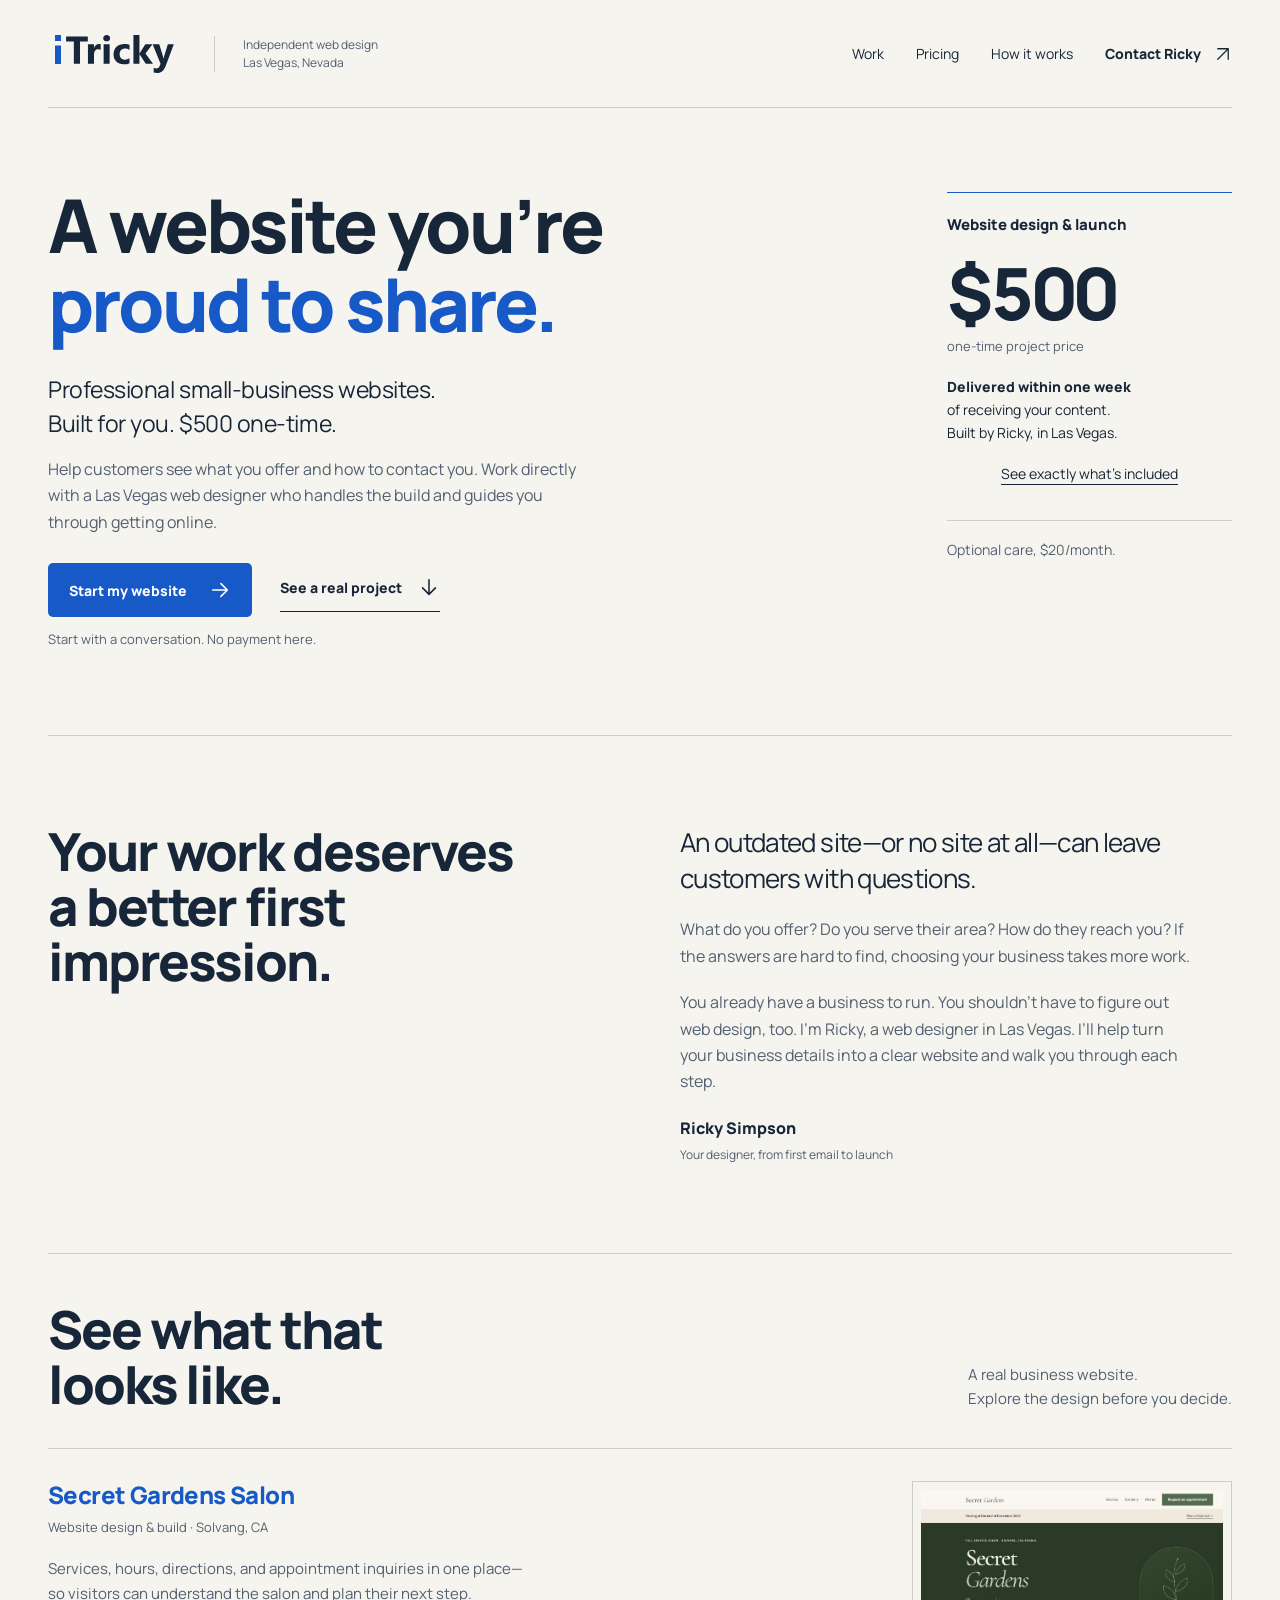
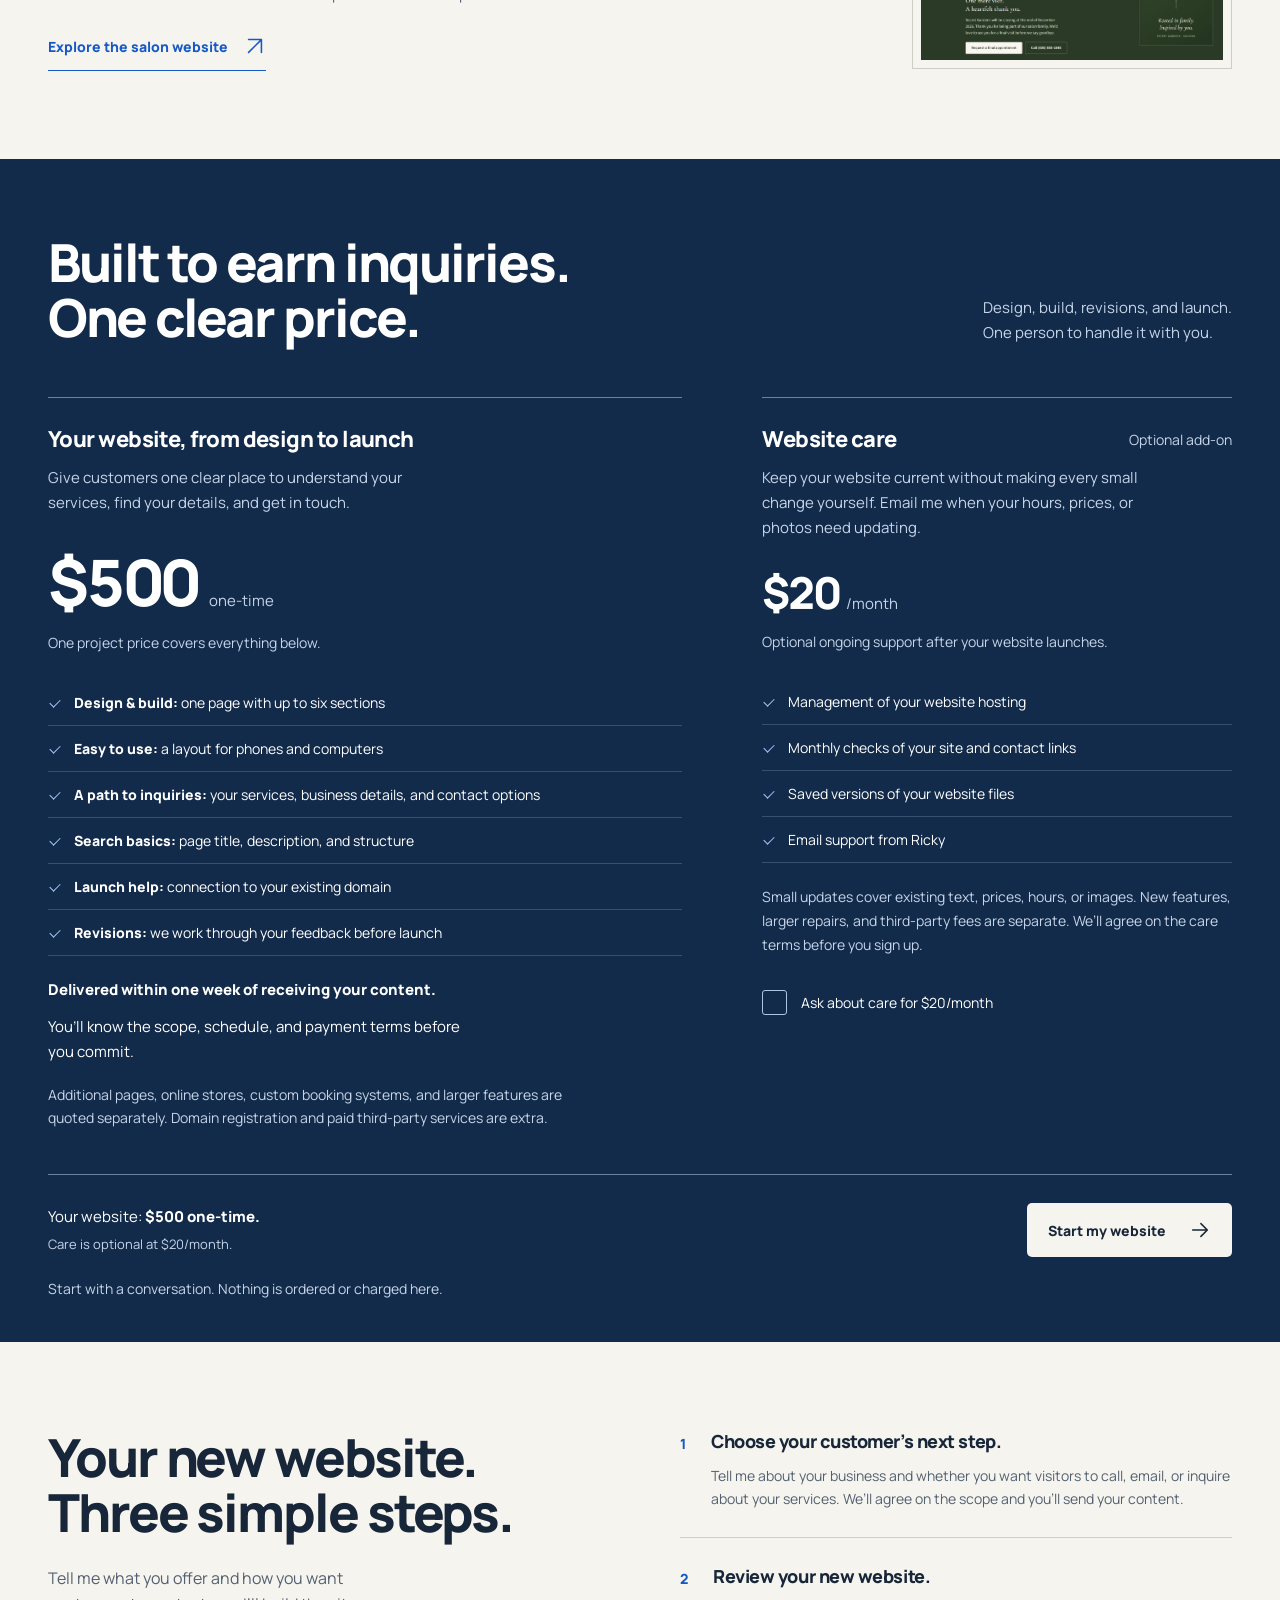
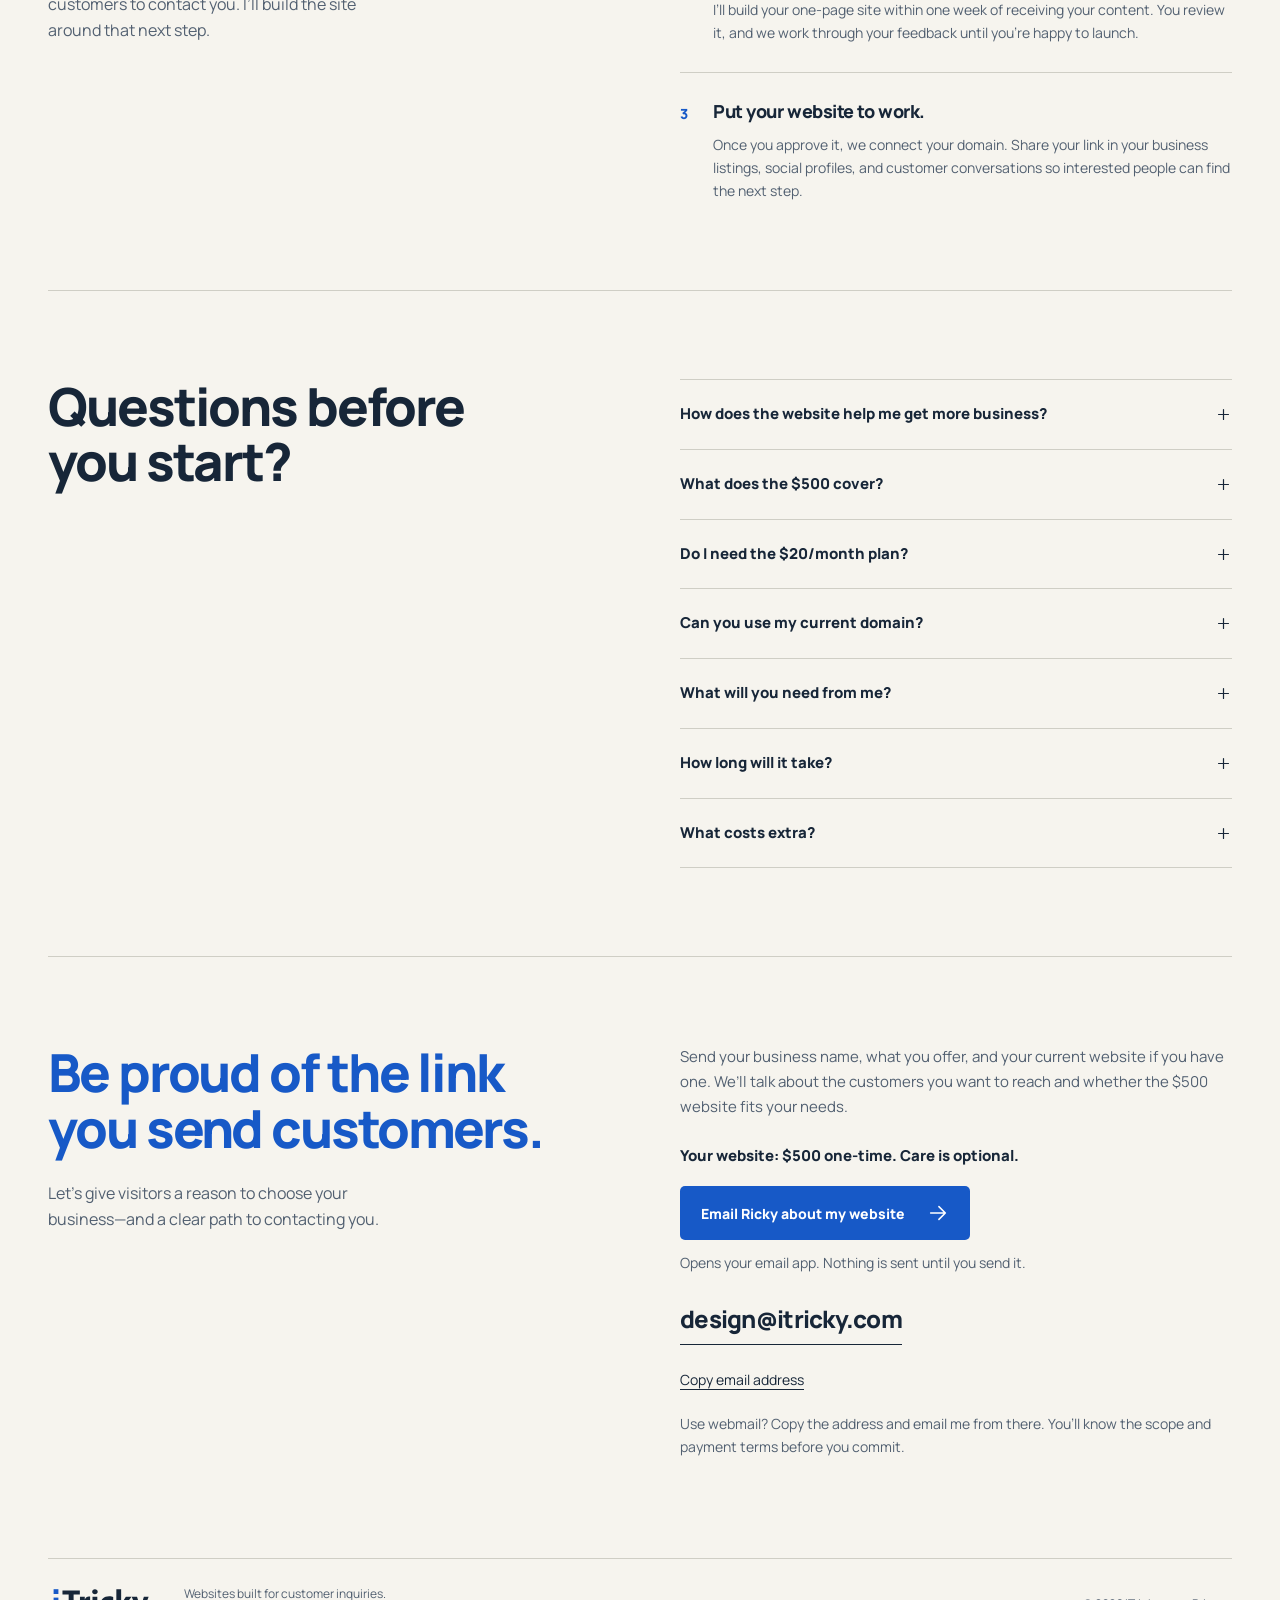
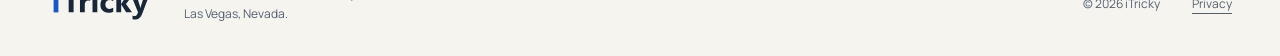
==== commit e6bb334a: "Update check" ====
--- a/index.html
+++ b/index.html
@@ -6,7 +6,7 @@
   <meta name="theme-color" content="#f6f4ee">
   <title>iTricky — $500 Websites for Small Businesses | Las Vegas</title>
   <meta name="description" content="Turn website visits into new business. A one-page website built to help customers choose you and get in touch. $500, delivered within one week of receiving your content.">
-  <meta property="og:title" content="Turn website visits into new business. — iTricky">
+  <meta property="og:title" content="A website you’re proud to share. — iTricky">
   <meta property="og:description" content="A small-business website built to turn interest into calls, emails, and inquiries. $500, delivered within one week of receiving your content. Work directly with Ricky.">
   <meta property="og:type" content="website">
   <meta property="og:url" content="https://www.itricky.com/">
@@ -26,9 +26,9 @@
   <main id="main" tabindex="-1">
     <section class="hero wrap" aria-labelledby="hero-title">
       <div class="hero-story">
-        <h1 id="hero-title">Turn website visits<br><span>into new business.</span></h1>
-        <p class="intro">Help potential customers understand your services, choose your business, and get in touch.</p>
-        <p class="hero-copy">A one-page website built around the next step you want customers to take. Design, build, and launch for $500, working directly with Ricky.</p>
+        <h1 id="hero-title">A website you’re<br><span>proud to share.</span></h1>
+        <p class="intro">Professional small-business websites.<br>Built for you. $500 one-time.</p>
+        <p class="hero-copy">Help customers see what you offer and how to contact you. Work directly with a Las Vegas web designer who handles the build and guides you through getting online.</p>
         <div class="hero-actions">
           <a class="button primary" href="#contact">Start my website <svg aria-hidden="true" viewBox="0 0 24 24"><path d="M4 12h16m-7-7 7 7-7 7"/></svg></a>
           <a class="text-link" href="#work">See a real project <svg aria-hidden="true" viewBox="0 0 24 24"><path d="M12 4v16M5 13l7 7 7-7"/></svg></a>
@@ -45,17 +45,17 @@
     </section>
 
     <section class="about wrap section" aria-labelledby="about-title">
-      <h2 id="about-title">Don’t leave potential<br>customers guessing.</h2>
-      <div class="about-copy"><p class="lead">Getting someone’s attention is only the first step. Help them see why they should contact you.</p><p>If visitors can’t tell what you offer or how to reach you, a potential inquiry can end with a closed tab. You shouldn’t have to figure out web design to give customers a clear next step.</p><p>Hi, I’m Ricky. I’ll build your website around what you offer, why it matters to your customers, and how they can get in touch. You work directly with me from the first conversation to launch.</p><p class="signature">Ricky Simpson <span>Founder, iTricky · Las Vegas, Nevada</span></p></div>
+      <h2 id="about-title">Your work deserves<br>a better first impression.</h2>
+      <div class="about-copy"><p class="lead">An outdated site—or no site at all—can leave customers with questions.</p><p>What do you offer? Do you serve their area? How do they reach you? If the answers are hard to find, choosing your business takes more work.</p><p>You already have a business to run. You shouldn’t have to figure out web design, too. I’m Ricky, a web designer in Las Vegas. I’ll help turn your business details into a clear website and walk you through each step.</p><p class="signature">Ricky Simpson <span>Your designer, from first email to launch</span></p></div>
     </section>
 
     <section class="work wrap section" id="work" aria-labelledby="work-title">
-      <div class="section-heading"><h2 id="work-title">Make the next step<br>easy to find.</h2><p>See how a real business helps visitors<br class="desktop-break"> explore its services and get in touch.</p></div>
+      <div class="section-heading"><h2 id="work-title">See what that<br>looks like.</h2><p>A real business website.<br>Explore the design before you decide.</p></div>
       <article class="project">
         <div class="project-details">
           <h3>Secret Gardens Salon</h3>
           <p class="project-meta">Website design &amp; build · Solvang, CA</p>
-          <p class="project-description">Built to help visitors decide whether the salon fits their needs and take the next step toward an appointment. Services, the salon’s story, hours, and appointment inquiries are together in one place.</p>
+          <p class="project-description">Services, hours, directions, and appointment inquiries in one place—so visitors can understand the salon and plan their next step.</p>
           <a class="text-link" href="https://secretgardenssalon.com/" target="_blank" rel="noopener noreferrer">Explore the salon website <svg aria-hidden="true" viewBox="0 0 24 24"><path d="M5 19 19 5M5 5h14v14"/></svg><span class="sr-only"> (opens in a new tab)</span></a>
         </div>
         <a class="project-art project-screenshot" href="https://secretgardenssalon.com/" target="_blank" rel="noopener noreferrer" aria-label="Visit Secret Gardens Salon website (opens in a new tab)">
@@ -70,7 +70,7 @@
         <div class="price-layout">
           <div class="website-plan">
             <h3>Your website, from design to launch</h3>
-            <p class="plan-description">Help visitors move from “Is this what I need?” to “Let’s talk,” with clear services, reasons to choose you, and easy contact options.</p>
+            <p class="plan-description">Give customers one clear place to understand your services, find your details, and get in touch.</p>
             <p class="price">$500 <span>one-time</span></p>
             <p class="package-note">One project price covers everything below.</p>
             <ul class="included"><li><strong>Design &amp; build:</strong> one page with up to six sections</li><li><strong>Easy to use:</strong> a layout for phones and computers</li><li><strong>A path to inquiries:</strong> your services, business details, and contact options</li><li><strong>Search basics:</strong> page title, description, and structure</li><li><strong>Launch help:</strong> connection to your existing domain</li><li><strong>Revisions:</strong> we work through your feedback before launch</li></ul>
@@ -80,7 +80,7 @@
           </div>
           <div class="care-plan">
             <div class="plan-label"><h3>Website care</h3><span>Optional add-on</span></div>
-            <p class="plan-description">Help customers find current business details and working contact links. After launch, email me when your hours, prices, or photos change.</p>
+            <p class="plan-description">Keep your website current without making every small change yourself. Email me when your hours, prices, or photos need updating.</p>
             <p class="price">$20 <span>/month</span></p>
             <p class="package-note">Optional ongoing support after your website launches.</p>
             <ul class="included"><li>Management of your website hosting</li><li>Monthly checks of your site and contact links</li><li>Saved versions of your website files</li><li>Email support from Ricky</li></ul>
@@ -113,7 +113,7 @@
     </section>
 
     <section class="contact wrap section" id="contact" aria-labelledby="contact-title">
-      <div><h2 id="contact-title">Ready for more<br>customer inquiries?</h2><p class="section-intro">Let’s give visitors a reason to choose your business—and a clear path to contacting you.</p></div>
+      <div><h2 id="contact-title">Be proud of the link<br>you send customers.</h2><p class="section-intro">Let’s give visitors a reason to choose your business—and a clear path to contacting you.</p></div>
       <div class="contact-details">
         <p>Send your business name, what you offer, and your current website if you have one. We’ll talk about the customers you want to reach and whether the $500 website fits your needs.</p>
         <p class="contact-plan" id="contact-plan">Your website: $500 one-time. Care is optional.</p>
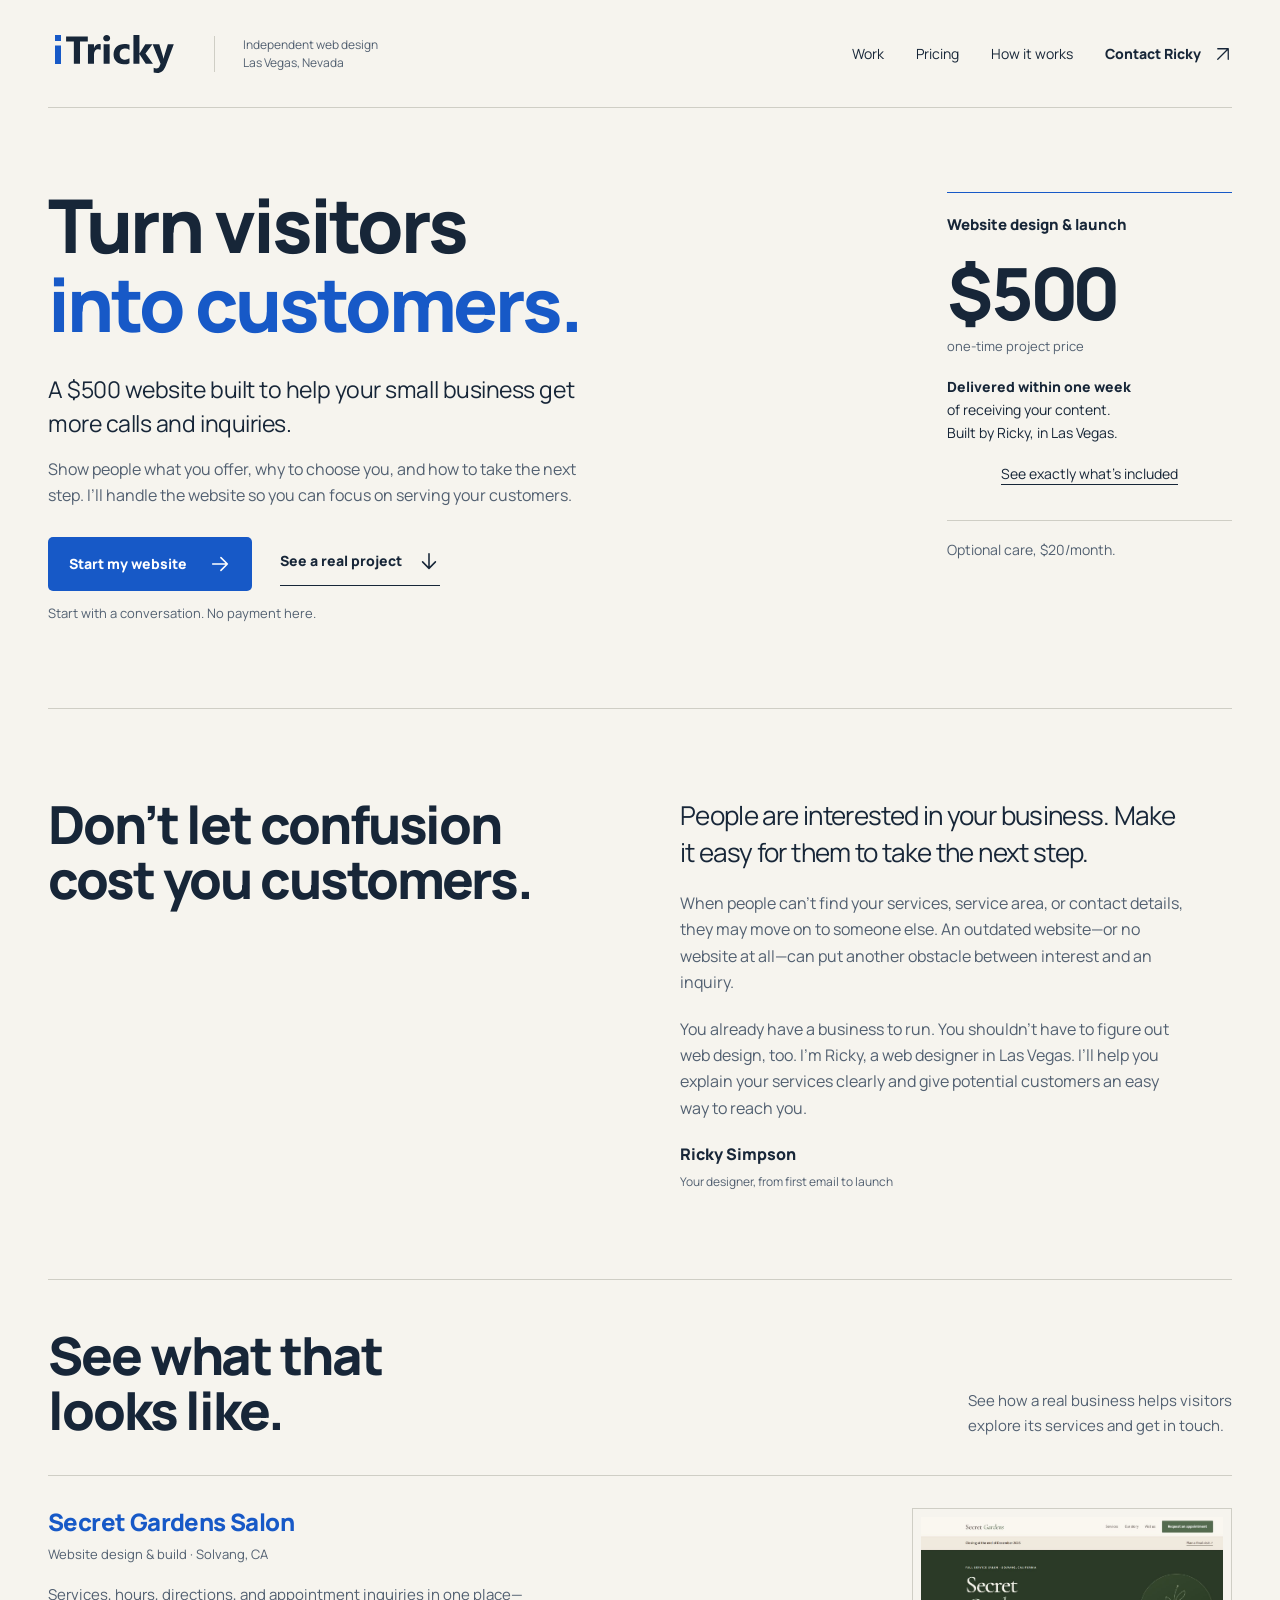
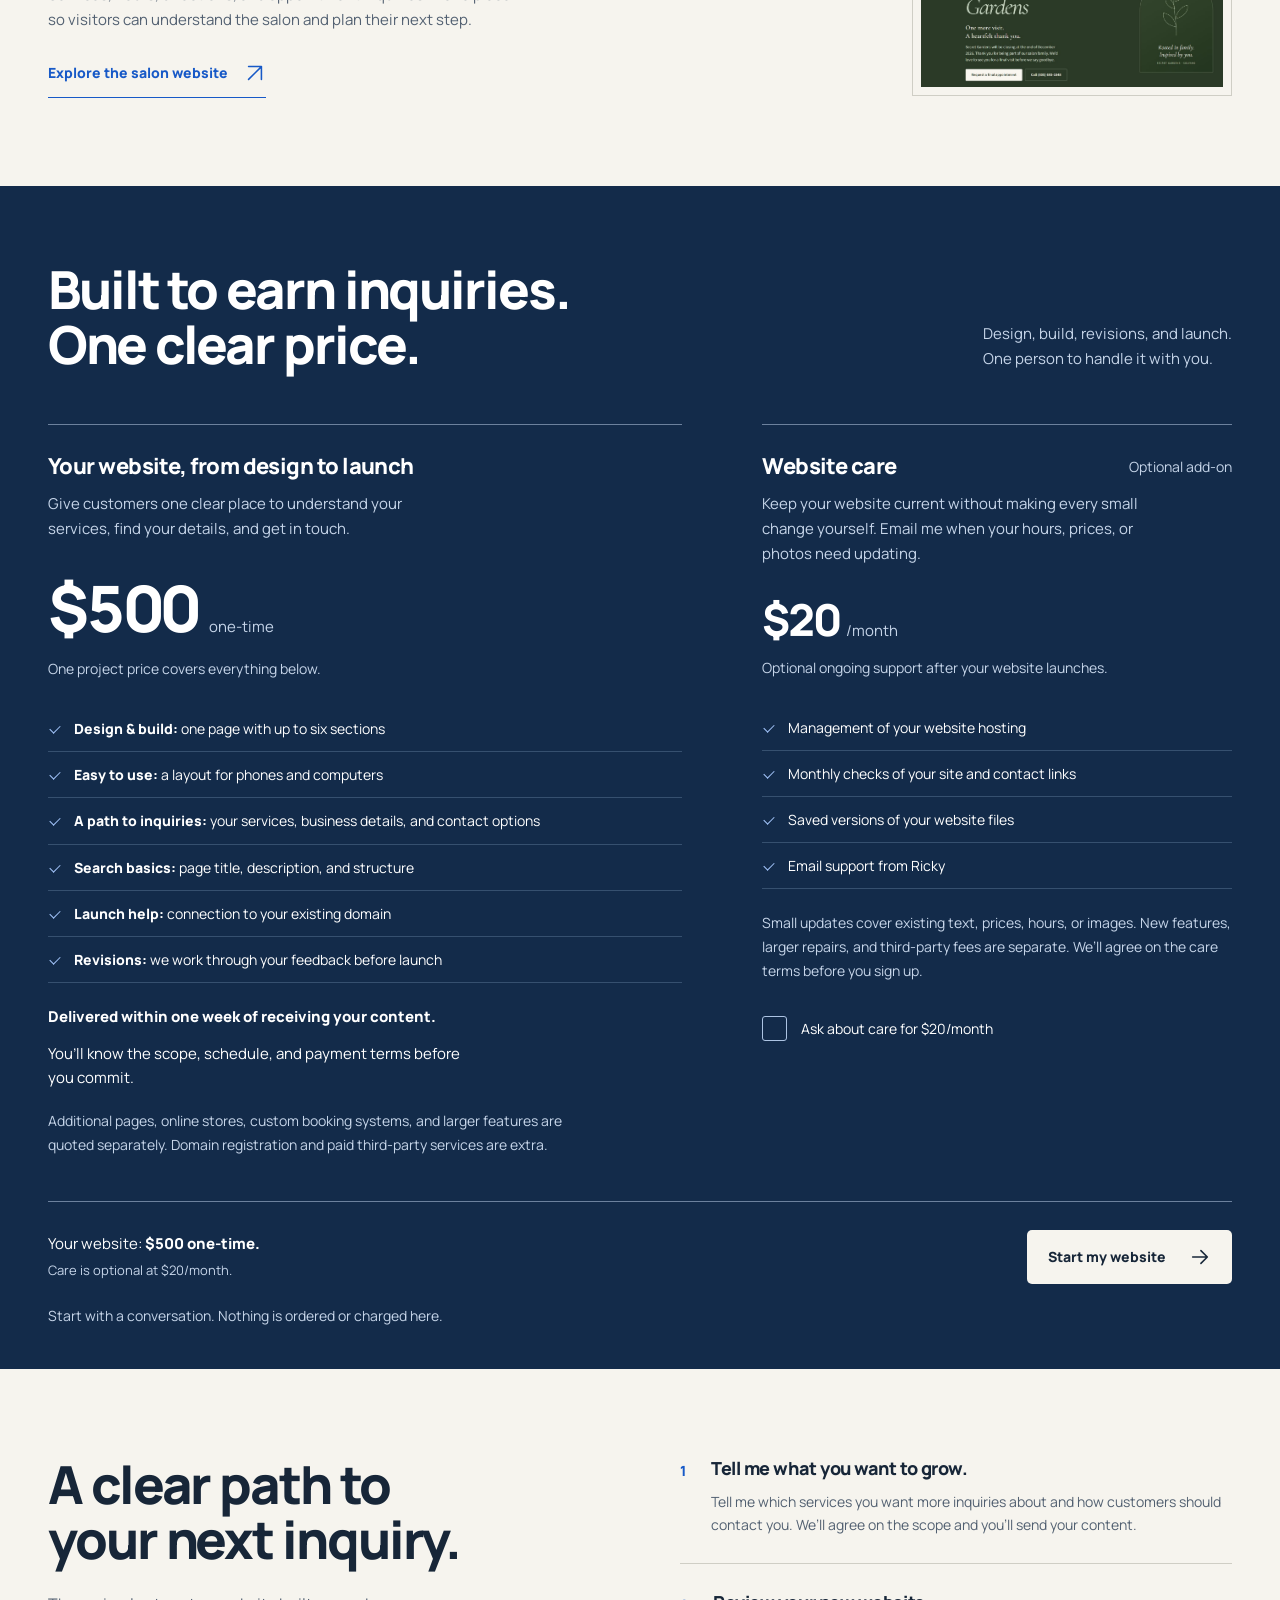
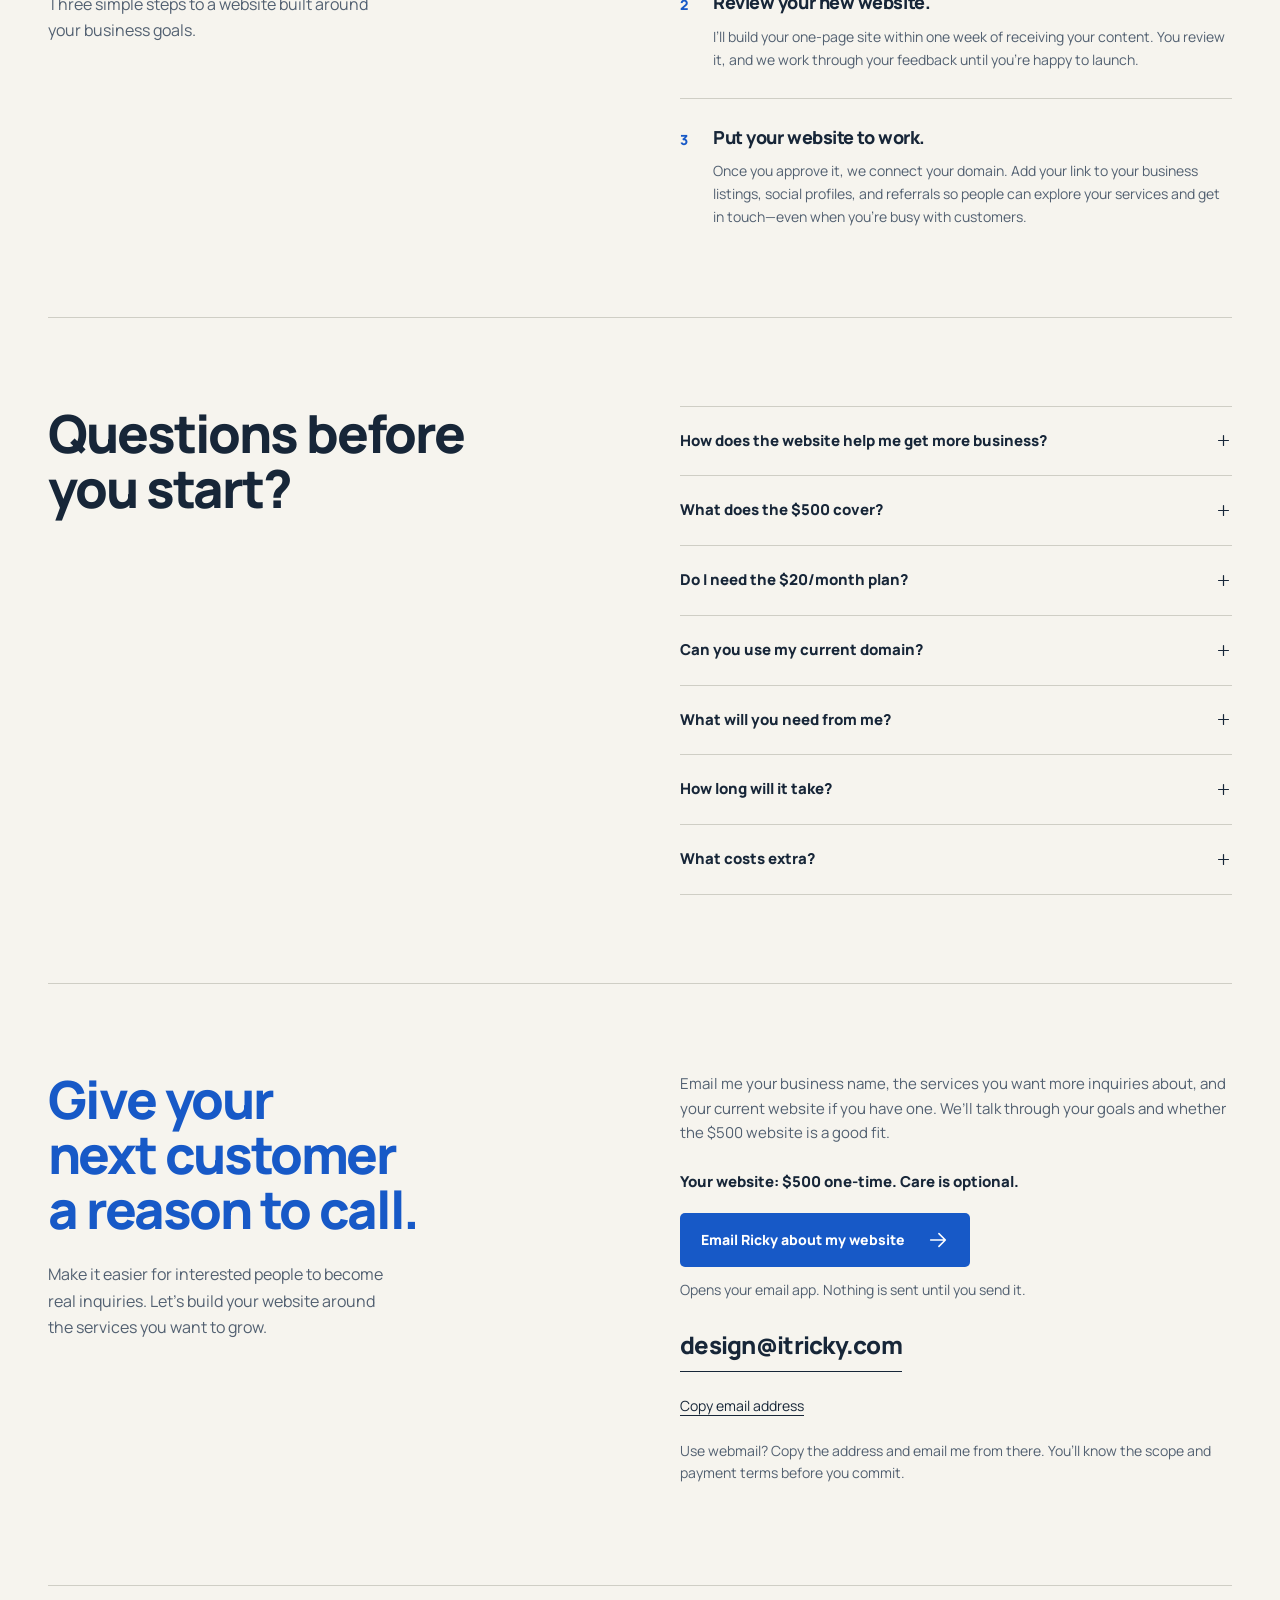
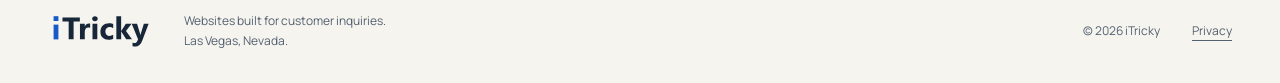
==== commit cbae6928: "Better customer focus" ====
--- a/index.html
+++ b/index.html
@@ -5,12 +5,12 @@
   <meta name="viewport" content="width=device-width, initial-scale=1">
   <meta name="theme-color" content="#f6f4ee">
   <title>iTricky — $500 Websites for Small Businesses | Las Vegas</title>
-  <meta name="description" content="Turn website visits into new business. A one-page website built to help customers choose you and get in touch. $500, delivered within one week of receiving your content.">
-  <meta property="og:title" content="A website you’re proud to share. — iTricky">
-  <meta property="og:description" content="A small-business website built to turn interest into calls, emails, and inquiries. $500, delivered within one week of receiving your content. Work directly with Ricky.">
+  <meta name="description" content="Turn visitors into customers with a website built for calls and inquiries. $500 one-time, by Ricky in Las Vegas. Optional care for $20/month.">
+  <meta property="og:title" content="Turn visitors into customers. — iTricky">
+  <meta property="og:description" content="Turn visitors into customers with a website built for calls and inquiries. $500 one-time, by Ricky in Las Vegas. Optional care for $20/month.">
   <meta property="og:type" content="website">
-  <meta property="og:url" content="https://www.itricky.com/">
-  <link rel="canonical" href="https://www.itricky.com/">
+  <meta property="og:url" content="https://itricky.com/">
+  <link rel="canonical" href="https://itricky.com/">
   <link rel="icon" type="image/svg+xml" href="assets/favicon.svg">
   <link rel="preload" href="assets/manrope-extrabold.ttf" as="font" type="font/ttf" crossorigin>
   <link rel="stylesheet" href="styles.css">
@@ -26,9 +26,9 @@
   <main id="main" tabindex="-1">
     <section class="hero wrap" aria-labelledby="hero-title">
       <div class="hero-story">
-        <h1 id="hero-title">A website you’re<br><span>proud to share.</span></h1>
-        <p class="intro">Professional small-business websites.<br>Built for you. $500 one-time.</p>
-        <p class="hero-copy">Help customers see what you offer and how to contact you. Work directly with a Las Vegas web designer who handles the build and guides you through getting online.</p>
+        <h1 id="hero-title">Turn visitors<br><span>into customers.</span></h1>
+        <p class="intro">A $500 website built to help your small business get more calls and inquiries.</p>
+        <p class="hero-copy">Show people what you offer, why to choose you, and how to take the next step. I’ll handle the website so you can focus on serving your customers.</p>
         <div class="hero-actions">
           <a class="button primary" href="#contact">Start my website <svg aria-hidden="true" viewBox="0 0 24 24"><path d="M4 12h16m-7-7 7 7-7 7"/></svg></a>
           <a class="text-link" href="#work">See a real project <svg aria-hidden="true" viewBox="0 0 24 24"><path d="M12 4v16M5 13l7 7 7-7"/></svg></a>
@@ -45,12 +45,12 @@
     </section>
 
     <section class="about wrap section" aria-labelledby="about-title">
-      <h2 id="about-title">Your work deserves<br>a better first impression.</h2>
-      <div class="about-copy"><p class="lead">An outdated site—or no site at all—can leave customers with questions.</p><p>What do you offer? Do you serve their area? How do they reach you? If the answers are hard to find, choosing your business takes more work.</p><p>You already have a business to run. You shouldn’t have to figure out web design, too. I’m Ricky, a web designer in Las Vegas. I’ll help turn your business details into a clear website and walk you through each step.</p><p class="signature">Ricky Simpson <span>Your designer, from first email to launch</span></p></div>
+      <h2 id="about-title">Don’t let confusion<br>cost you customers.</h2>
+      <div class="about-copy"><p class="lead">People are interested in your business. Make it easy for them to take the next step.</p><p>When people can’t find your services, service area, or contact details, they may move on to someone else. An outdated website—or no website at all—can put another obstacle between interest and an inquiry.</p><p>You already have a business to run. You shouldn’t have to figure out web design, too. I’m Ricky, a web designer in Las Vegas. I’ll help you explain your services clearly and give potential customers an easy way to reach you.</p><p class="signature">Ricky Simpson <span>Your designer, from first email to launch</span></p></div>
     </section>
 
     <section class="work wrap section" id="work" aria-labelledby="work-title">
-      <div class="section-heading"><h2 id="work-title">See what that<br>looks like.</h2><p>A real business website.<br>Explore the design before you decide.</p></div>
+      <div class="section-heading"><h2 id="work-title">See what that<br>looks like.</h2><p>See how a real business helps visitors<br>explore its services and get in touch.</p></div>
       <article class="project">
         <div class="project-details">
           <h3>Secret Gardens Salon</h3>
@@ -95,8 +95,8 @@
     </section>
 
     <section class="process wrap section" id="process" aria-labelledby="process-title">
-      <div><h2 id="process-title">Your new website.<br>Three simple steps.</h2><p class="section-intro">Tell me what you offer and how you want customers to contact you. I’ll build the site around that next step.</p></div>
-      <ol class="steps"><li><span class="step-number" aria-hidden="true">1</span><div><h3>Choose your customer’s next step.</h3><p>Tell me about your business and whether you want visitors to call, email, or inquire about your services. We’ll agree on the scope and you’ll send your content.</p></div></li><li><span class="step-number" aria-hidden="true">2</span><div><h3>Review your new website.</h3><p>I’ll build your one-page site within one week of receiving your content. You review it, and we work through your feedback until you’re happy to launch.</p></div></li><li><span class="step-number" aria-hidden="true">3</span><div><h3>Put your website to work.</h3><p>Once you approve it, we connect your domain. Share your link in your business listings, social profiles, and customer conversations so interested people can find the next step.</p></div></li></ol>
+      <div><h2 id="process-title">A clear path to<br>your next inquiry.</h2><p class="section-intro">Three simple steps to a website built around your business goals.</p></div>
+      <ol class="steps"><li><span class="step-number" aria-hidden="true">1</span><div><h3>Tell me what you want to grow.</h3><p>Tell me which services you want more inquiries about and how customers should contact you. We’ll agree on the scope and you’ll send your content.</p></div></li><li><span class="step-number" aria-hidden="true">2</span><div><h3>Review your new website.</h3><p>I’ll build your one-page site within one week of receiving your content. You review it, and we work through your feedback until you’re happy to launch.</p></div></li><li><span class="step-number" aria-hidden="true">3</span><div><h3>Put your website to work.</h3><p>Once you approve it, we connect your domain. Add your link to your business listings, social profiles, and referrals so people can explore your services and get in touch—even when you’re busy with customers.</p></div></li></ol>
     </section>
 
     <section class="faq wrap section" id="questions" aria-labelledby="faq-title">
@@ -113,9 +113,9 @@
     </section>
 
     <section class="contact wrap section" id="contact" aria-labelledby="contact-title">
-      <div><h2 id="contact-title">Be proud of the link<br>you send customers.</h2><p class="section-intro">Let’s give visitors a reason to choose your business—and a clear path to contacting you.</p></div>
+      <div><h2 id="contact-title">Give your next customer<br>a reason to call.</h2><p class="section-intro">Make it easier for interested people to become real inquiries. Let’s build your website around the services you want to grow.</p></div>
       <div class="contact-details">
-        <p>Send your business name, what you offer, and your current website if you have one. We’ll talk about the customers you want to reach and whether the $500 website fits your needs.</p>
+        <p>Email me your business name, the services you want more inquiries about, and your current website if you have one. We’ll talk through your goals and whether the $500 website is a good fit.</p>
         <p class="contact-plan" id="contact-plan">Your website: $500 one-time. Care is optional.</p>
         <a class="button primary inquiry" href="mailto:design@itricky.com?subject=My%20%24500%20website%20inquiry">Email Ricky about my website <svg aria-hidden="true" viewBox="0 0 24 24"><path d="M4 12h16m-7-7 7 7-7 7"/></svg></a>
         <p class="contact-note">Opens your email app. Nothing is sent until you send it.</p>
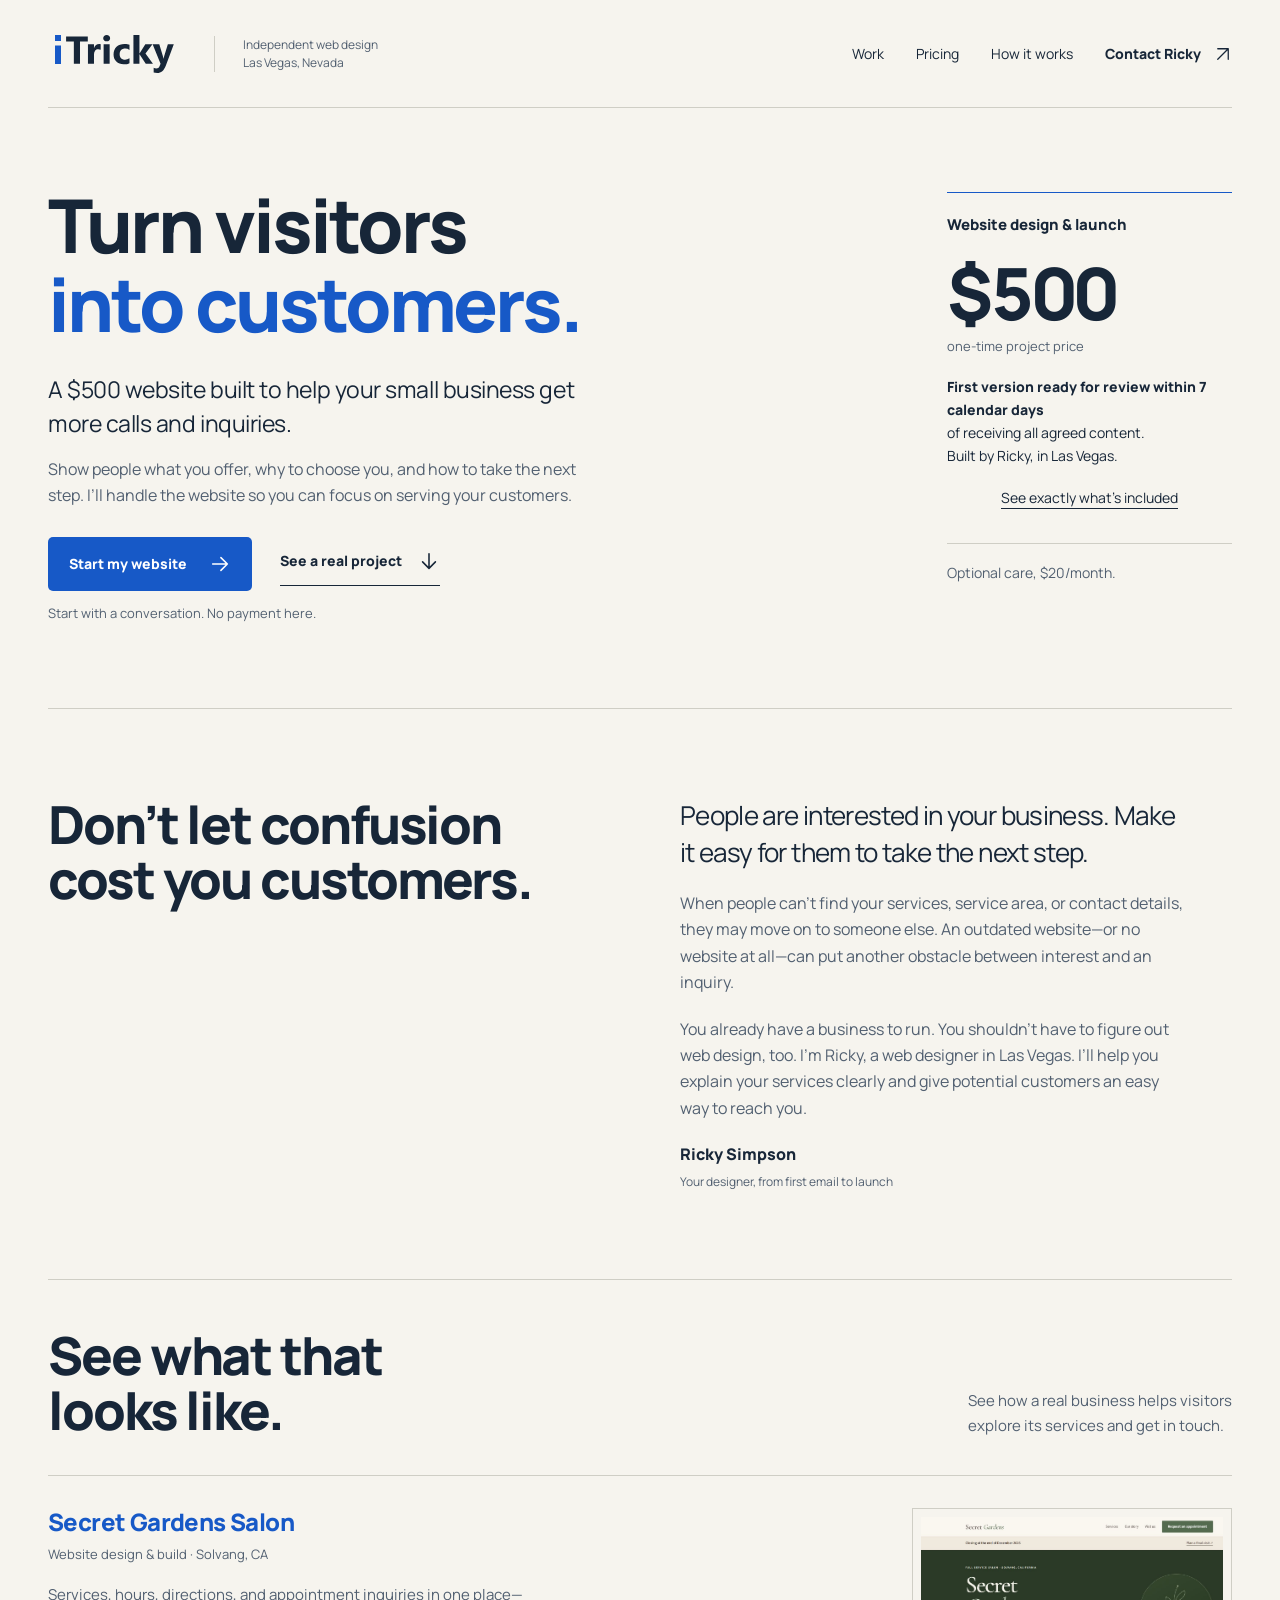
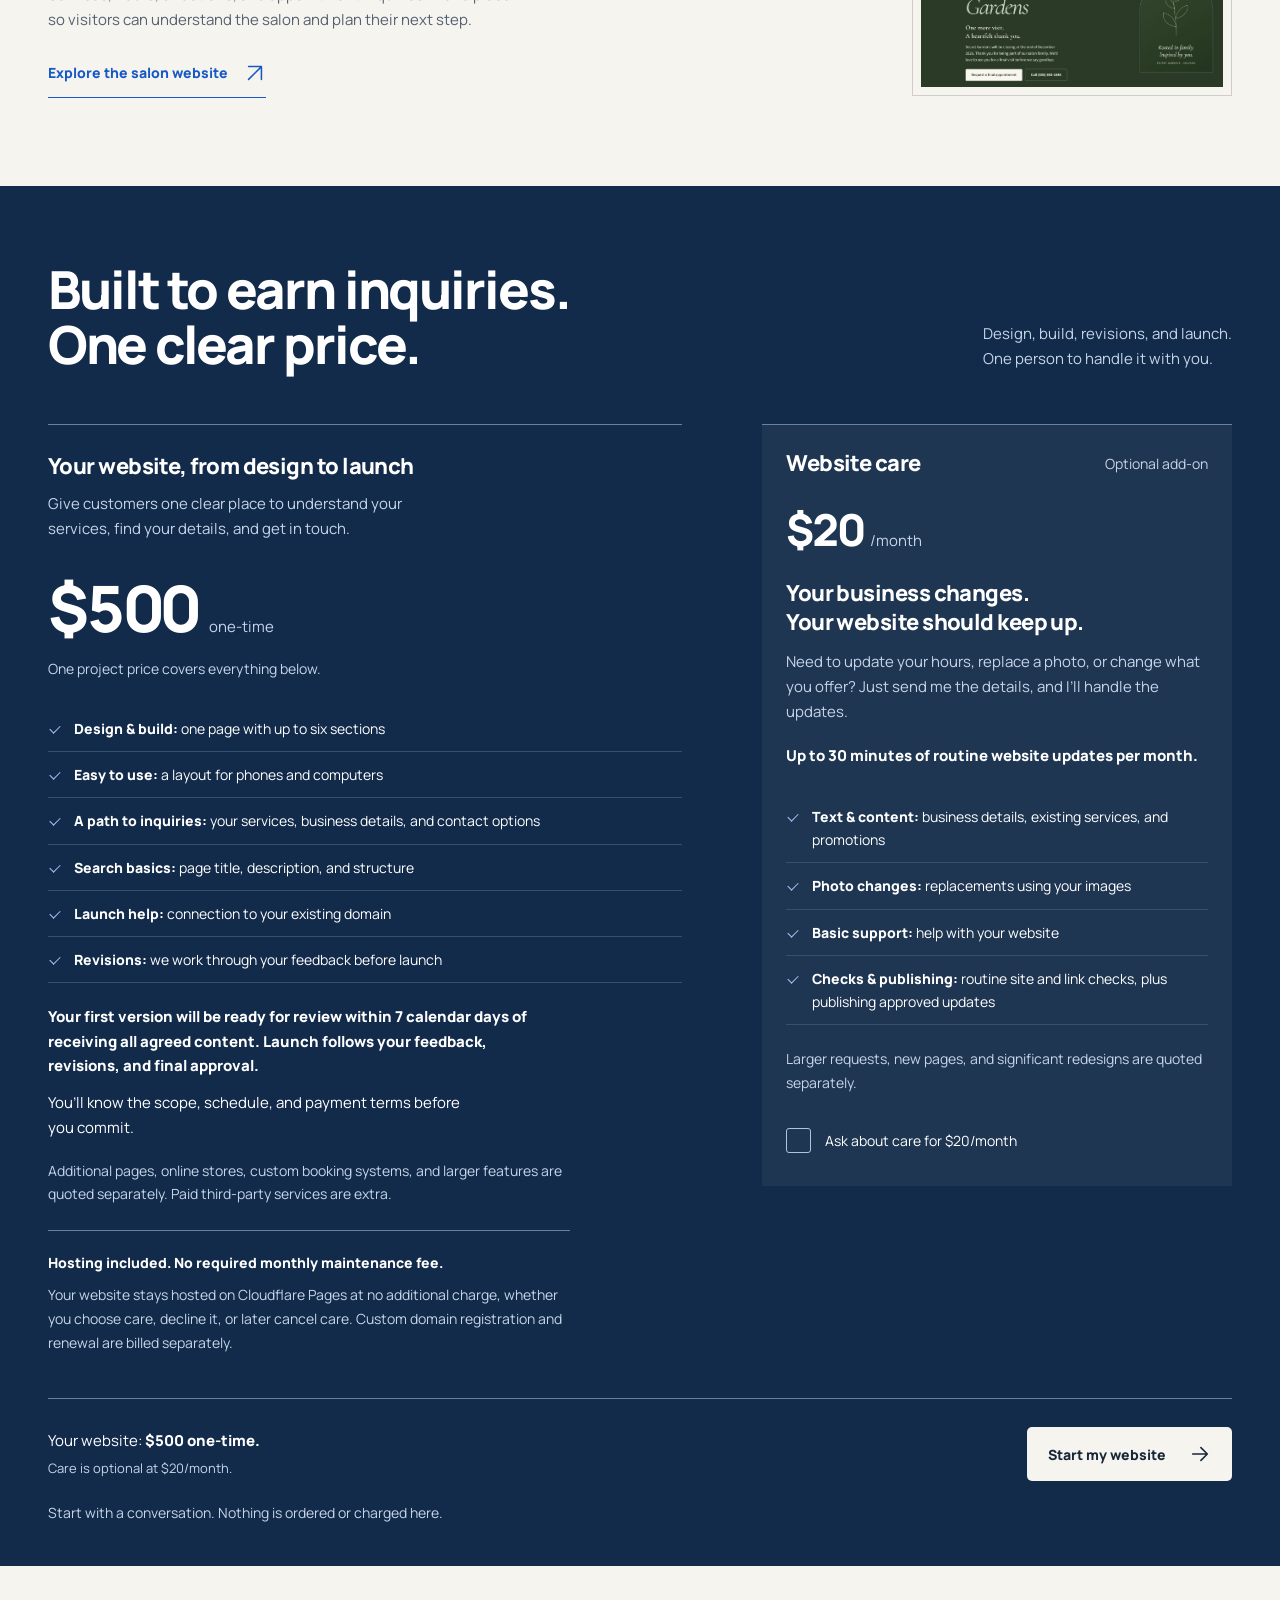
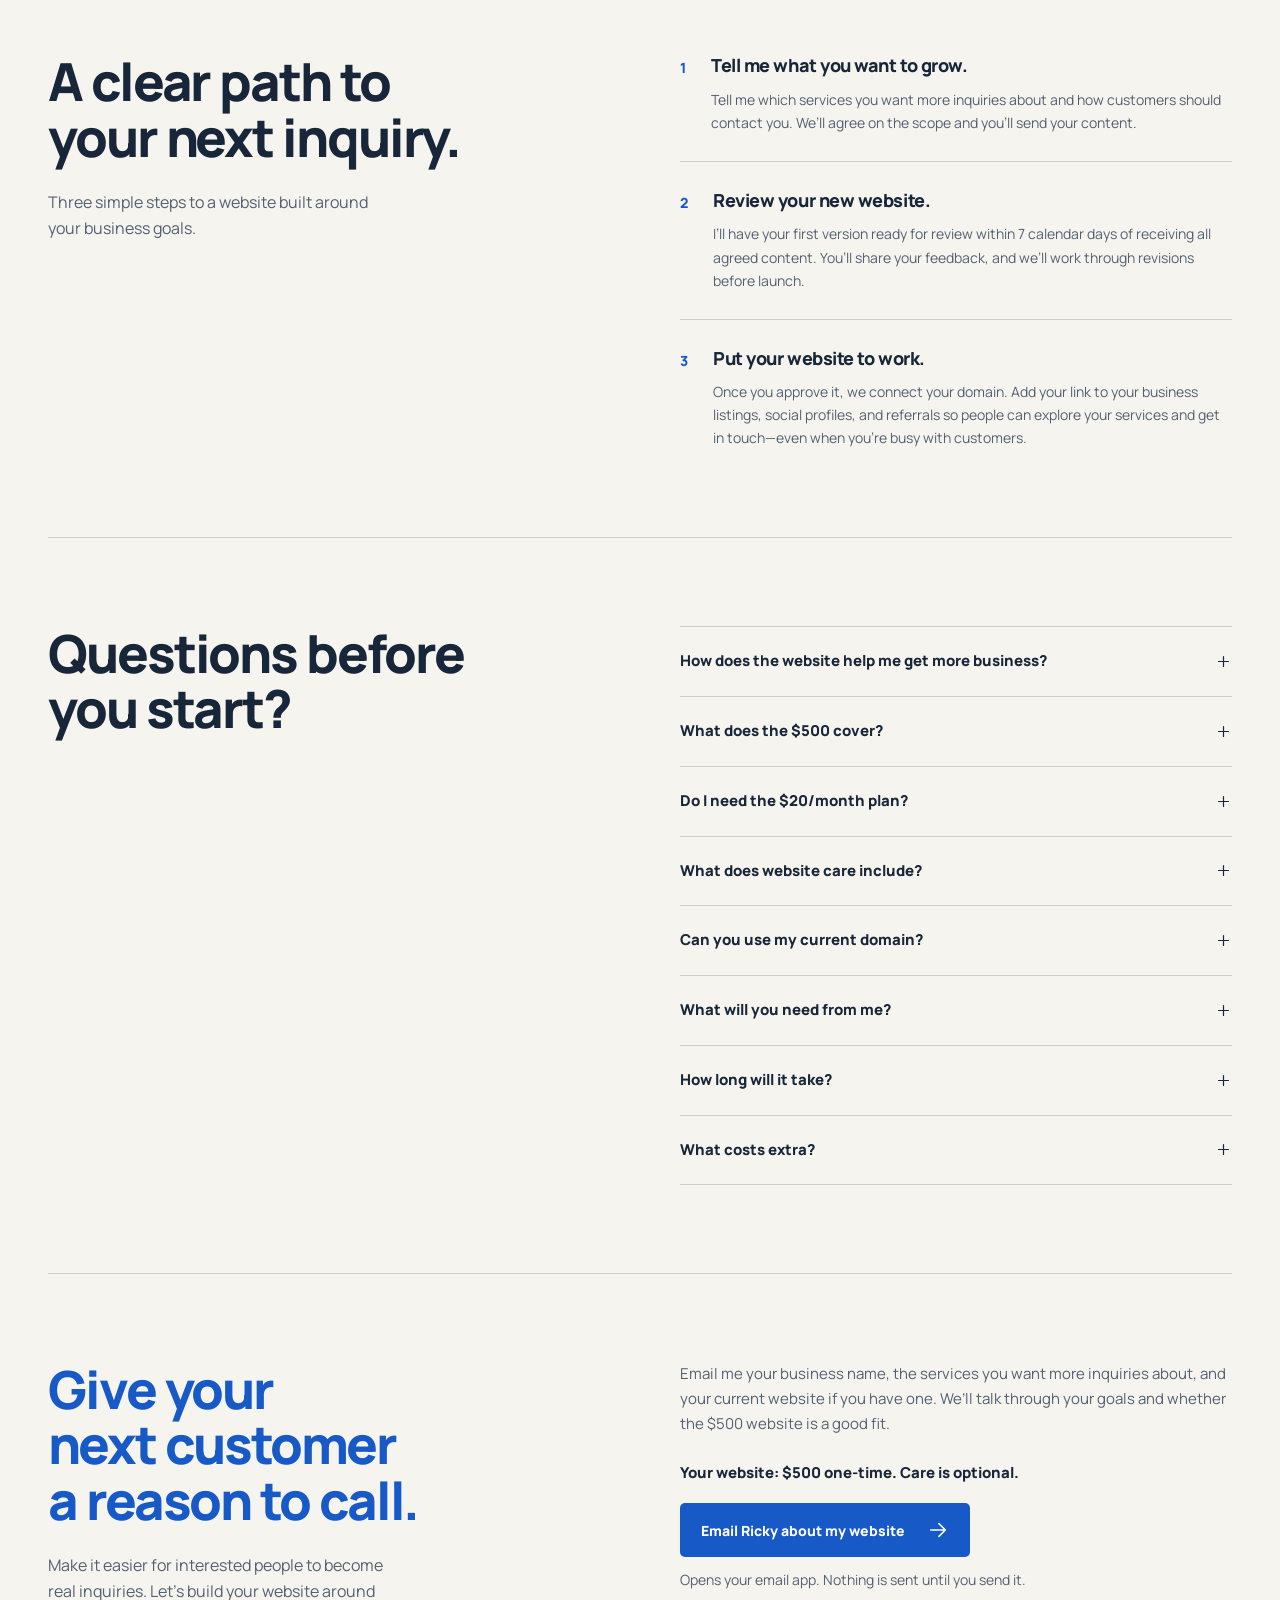
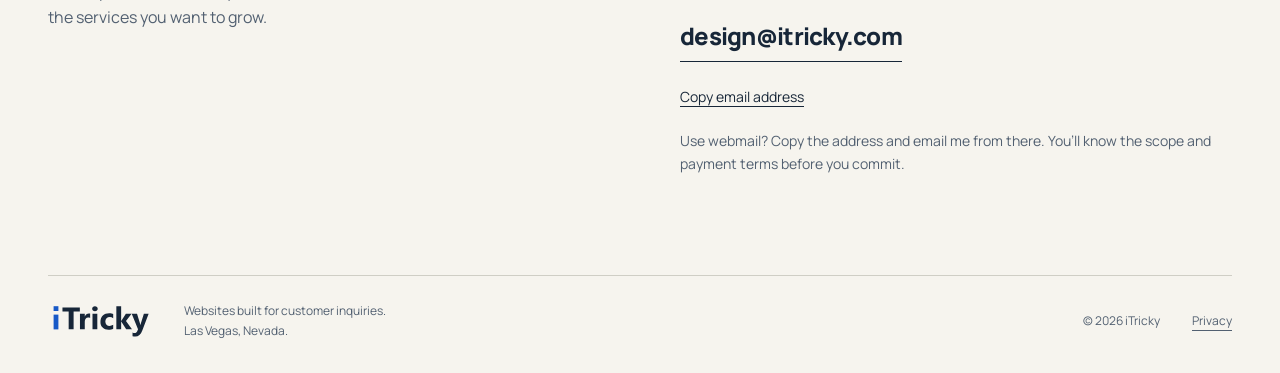
==== commit bb4584b3: "Phase 1 update Using Chat + Codex" ====
--- a/index.html
+++ b/index.html
@@ -38,7 +38,7 @@
       <aside class="hero-offer" aria-label="Website offer">
         <p class="offer-title">Website design &amp; launch</p>
         <p class="hero-price">$500<span>one-time project price</span></p>
-        <p class="delivery-promise"><strong>Delivered within one week</strong><br>of receiving your content.<br>Built by Ricky, in Las Vegas.</p>
+        <p class="delivery-promise"><strong>First version ready for review within 7 calendar days</strong><br>of receiving all agreed content.<br>Built by Ricky, in Las Vegas.</p>
         <a class="offer-details" href="#pricing">See exactly what’s included</a>
         <p class="optional-note">Optional care, $20/month.</p>
       </aside>
@@ -74,17 +74,22 @@
             <p class="price">$500 <span>one-time</span></p>
             <p class="package-note">One project price covers everything below.</p>
             <ul class="included"><li><strong>Design &amp; build:</strong> one page with up to six sections</li><li><strong>Easy to use:</strong> a layout for phones and computers</li><li><strong>A path to inquiries:</strong> your services, business details, and contact options</li><li><strong>Search basics:</strong> page title, description, and structure</li><li><strong>Launch help:</strong> connection to your existing domain</li><li><strong>Revisions:</strong> we work through your feedback before launch</li></ul>
-            <p class="delivery-note">Delivered within one week of receiving your content.</p>
+            <p class="delivery-note">Your first version will be ready for review within 7 calendar days of receiving all agreed content. Launch follows your feedback, revisions, and final approval.</p>
             <p class="plan-reassurance">You’ll know the scope, schedule, and payment terms before you commit.</p>
-            <p class="fineprint">Additional pages, online stores, custom booking systems, and larger features are quoted separately. Domain registration and paid third-party services are extra.</p>
+            <p class="fineprint">Additional pages, online stores, custom booking systems, and larger features are quoted separately. Paid third-party services are extra.</p>
+            <div class="hosting-note">
+              <p><strong>Hosting included. No required monthly maintenance fee.</strong></p>
+              <p>Your website stays hosted on Cloudflare Pages at no additional charge, whether you choose care, decline it, or later cancel care. Custom domain registration and renewal are billed separately.</p>
+            </div>
           </div>
           <div class="care-plan">
             <div class="plan-label"><h3>Website care</h3><span>Optional add-on</span></div>
-            <p class="plan-description">Keep your website current without making every small change yourself. Email me when your hours, prices, or photos need updating.</p>
             <p class="price">$20 <span>/month</span></p>
-            <p class="package-note">Optional ongoing support after your website launches.</p>
-            <ul class="included"><li>Management of your website hosting</li><li>Monthly checks of your site and contact links</li><li>Saved versions of your website files</li><li>Email support from Ricky</li></ul>
-            <p class="fineprint">Small updates cover existing text, prices, hours, or images. New features, larger repairs, and third-party fees are separate. We’ll agree on the care terms before you sign up.</p>
+            <p class="care-benefit">Your business changes.<br>Your website should keep up.</p>
+            <p class="plan-description">Need to update your hours, replace a photo, or change what you offer? Just send me the details, and I’ll handle the updates.</p>
+            <p class="care-allowance">Up to 30 minutes of routine website updates per month.</p>
+            <ul class="included"><li><strong>Text &amp; content:</strong> business details, existing services, and promotions</li><li><strong>Photo changes:</strong> replacements using your images</li><li><strong>Basic support:</strong> help with your website</li><li><strong>Checks &amp; publishing:</strong> routine site and link checks, plus publishing approved updates</li></ul>
+            <p class="fineprint">Larger requests, new pages, and significant redesigns are quoted separately.</p>
             <label class="care-choice" for="care" hidden><input type="checkbox" id="care"><span>Ask about care for $20/month</span><span class="check-visual" aria-hidden="true"><svg viewBox="0 0 24 24"><path d="m5 12 4 4 10-10"/></svg></span></label>
             <noscript><p class="fineprint">Interested in care? Mention the $20/month plan in your email.</p></noscript>
           </div>
@@ -96,19 +101,20 @@
 
     <section class="process wrap section" id="process" aria-labelledby="process-title">
       <div><h2 id="process-title">A clear path to<br>your next inquiry.</h2><p class="section-intro">Three simple steps to a website built around your business goals.</p></div>
-      <ol class="steps"><li><span class="step-number" aria-hidden="true">1</span><div><h3>Tell me what you want to grow.</h3><p>Tell me which services you want more inquiries about and how customers should contact you. We’ll agree on the scope and you’ll send your content.</p></div></li><li><span class="step-number" aria-hidden="true">2</span><div><h3>Review your new website.</h3><p>I’ll build your one-page site within one week of receiving your content. You review it, and we work through your feedback until you’re happy to launch.</p></div></li><li><span class="step-number" aria-hidden="true">3</span><div><h3>Put your website to work.</h3><p>Once you approve it, we connect your domain. Add your link to your business listings, social profiles, and referrals so people can explore your services and get in touch—even when you’re busy with customers.</p></div></li></ol>
+      <ol class="steps"><li><span class="step-number" aria-hidden="true">1</span><div><h3>Tell me what you want to grow.</h3><p>Tell me which services you want more inquiries about and how customers should contact you. We’ll agree on the scope and you’ll send your content.</p></div></li><li><span class="step-number" aria-hidden="true">2</span><div><h3>Review your new website.</h3><p>I’ll have your first version ready for review within 7 calendar days of receiving all agreed content. You’ll share your feedback, and we’ll work through revisions before launch.</p></div></li><li><span class="step-number" aria-hidden="true">3</span><div><h3>Put your website to work.</h3><p>Once you approve it, we connect your domain. Add your link to your business listings, social profiles, and referrals so people can explore your services and get in touch—even when you’re busy with customers.</p></div></li></ol>
     </section>
 
     <section class="faq wrap section" id="questions" aria-labelledby="faq-title">
       <h2 id="faq-title">Questions before<br>you start?</h2>
       <div class="questions">
         <details><summary>How does the website help me get more business?<svg aria-hidden="true" viewBox="0 0 24 24"><path d="M5 12h14M12 5v14"/></svg></summary><div><p>It gives people who find your business a clear view of what you offer, reasons to choose you, and an easy way to contact you. We’ll build around the action that matters to your business, such as a call or service inquiry, so visitors know what to do next.</p></div></details>
-        <details><summary>What does the $500 cover?<svg aria-hidden="true" viewBox="0 0 24 24"><path d="M5 12h14M12 5v14"/></svg></summary><div><p>It covers the design and build of your one-page website, up to six sections, revisions before launch, and connection to your existing domain. You work directly with me throughout. Domain registration and paid third-party services are separate; ongoing care is optional.</p></div></details>
-        <details><summary>Do I need the $20/month plan?<svg aria-hidden="true" viewBox="0 0 24 24"><path d="M5 12h14M12 5v14"/></svg></summary><div><p>No. Care is optional. If you prefer to manage the site yourself, we’ll agree on the hosting setup and handoff before work begins. You can discuss care with me later, too.</p></div></details>
+        <details><summary>What does the $500 cover?<svg aria-hidden="true" viewBox="0 0 24 24"><path d="M5 12h14M12 5v14"/></svg></summary><div><p>It covers the design and build of your one-page website, up to six sections, revisions before launch, connection to your existing domain, and hosting on Cloudflare Pages at no additional charge. You work directly with me throughout. Custom domain registration and renewal, plus paid third-party services, are separate. Ongoing care is optional.</p></div></details>
+        <details><summary>Do I need the $20/month plan?<svg aria-hidden="true" viewBox="0 0 24 24"><path d="M5 12h14M12 5v14"/></svg></summary><div><p>No. Hosting stays included at no additional charge whether you choose care, decline it, or later cancel care. The optional $20/month plan is for routine website updates and support after launch.</p></div></details>
+        <details><summary>What does website care include?<svg aria-hidden="true" viewBox="0 0 24 24"><path d="M5 12h14M12 5v14"/></svg></summary><div><p>Care includes up to 30 minutes of routine updates per month: changes to text, business information, existing services and promotions, and photos you provide. It also includes basic website support, routine site and link checks, and publishing approved updates. Larger requests, new pages, and significant redesigns require a separate quote.</p></div></details>
         <details><summary>Can you use my current domain?<svg aria-hidden="true" viewBox="0 0 24 24"><path d="M5 12h14M12 5v14"/></svg></summary><div><p>Yes. You keep ownership of your domain. We’ll arrange the access needed to connect the new site and preserve your existing email settings.</p></div></details>
         <details><summary>What will you need from me?<svg aria-hidden="true" viewBox="0 0 24 24"><path d="M5 12h14M12 5v14"/></svg></summary><div><p>Your business details, services, contact information, and any logo or photos you want to use. If something is missing, tell me—we’ll work out what’s needed before starting.</p></div></details>
-        <details><summary>How long will it take?<svg aria-hidden="true" viewBox="0 0 24 24"><path d="M5 12h14M12 5v14"/></svg></summary><div><p>I’ll deliver your one-page website within one week of receiving your content. We’ll confirm what you need to send before starting. The site goes live after your review and approval.</p></div></details>
-        <details><summary>What costs extra?<svg aria-hidden="true" viewBox="0 0 24 24"><path d="M5 12h14M12 5v14"/></svg></summary><div><p>Domain registration and paid third-party services are separate. Additional pages, online stores, custom booking systems, and larger features need a separate quote. We’ll agree on what your project needs before work begins.</p></div></details>
+        <details><summary>How long will it take?<svg aria-hidden="true" viewBox="0 0 24 24"><path d="M5 12h14M12 5v14"/></svg></summary><div><p>Your first version will be ready for review within 7 calendar days after I receive all agreed content, including the information and materials needed for your website. We’ll work through your feedback and revisions, then launch after your final approval.</p></div></details>
+        <details><summary>What costs extra?<svg aria-hidden="true" viewBox="0 0 24 24"><path d="M5 12h14M12 5v14"/></svg></summary><div><p>Custom domain registration and renewal, plus paid third-party services, are billed separately. Additional pages, online stores, custom booking systems, and larger features need a separate quote. We’ll agree on what your project needs before work begins.</p></div></details>
       </div>
     </section>
 
--- a/styles.css
+++ b/styles.css
@@ -38,6 +38,12 @@
 .price-layout .plan-description{min-height:0}
 .website-plan .price{margin-top:24px}
 .care-plan .price{font-size:44px;margin-top:24px}
+.care-plan{align-self:start;background:#1f3652;padding:24px}
+.care-benefit{font-size:22px;font-weight:800;line-height:1.35;letter-spacing:-.025em;margin-top:20px}
+.care-allowance{font-size:15px;font-weight:800;line-height:1.6;margin-top:20px}
+.care-choice .check-visual{flex-shrink:0}
+.hosting-note{border-top:1px solid #6c819d;margin-top:24px;padding-top:20px;font-size:14px;line-height:1.7;max-width:58ch}
+.hosting-note>p+p{color:var(--light-ink);margin-top:8px}
 .plan-label{flex-wrap:wrap}
 .plan-label>span{font-size:14px}
 .package-note{font-size:14px;color:var(--light-ink);margin-top:8px;max-width:48ch}
@@ -45,6 +51,8 @@
 @media(max-width:760px){.price-layout{grid-template-columns:1fr}}
 .section-intro{font-size:16px;color:var(--muted);max-width:35ch;margin-top:24px}
 .faq h2{max-width:14ch}
+/* Leave room for the 3px focus outline and its 6px offset. */
+.questions details>div{padding-top:12px}
 .contact-details .contact-plan{font-weight:800;color:var(--ink);margin-top:24px}
 .contact-details>.button{margin-top:18px}
 .contact-details .contact-note{font-size:14px;line-height:1.6;margin-top:12px}
